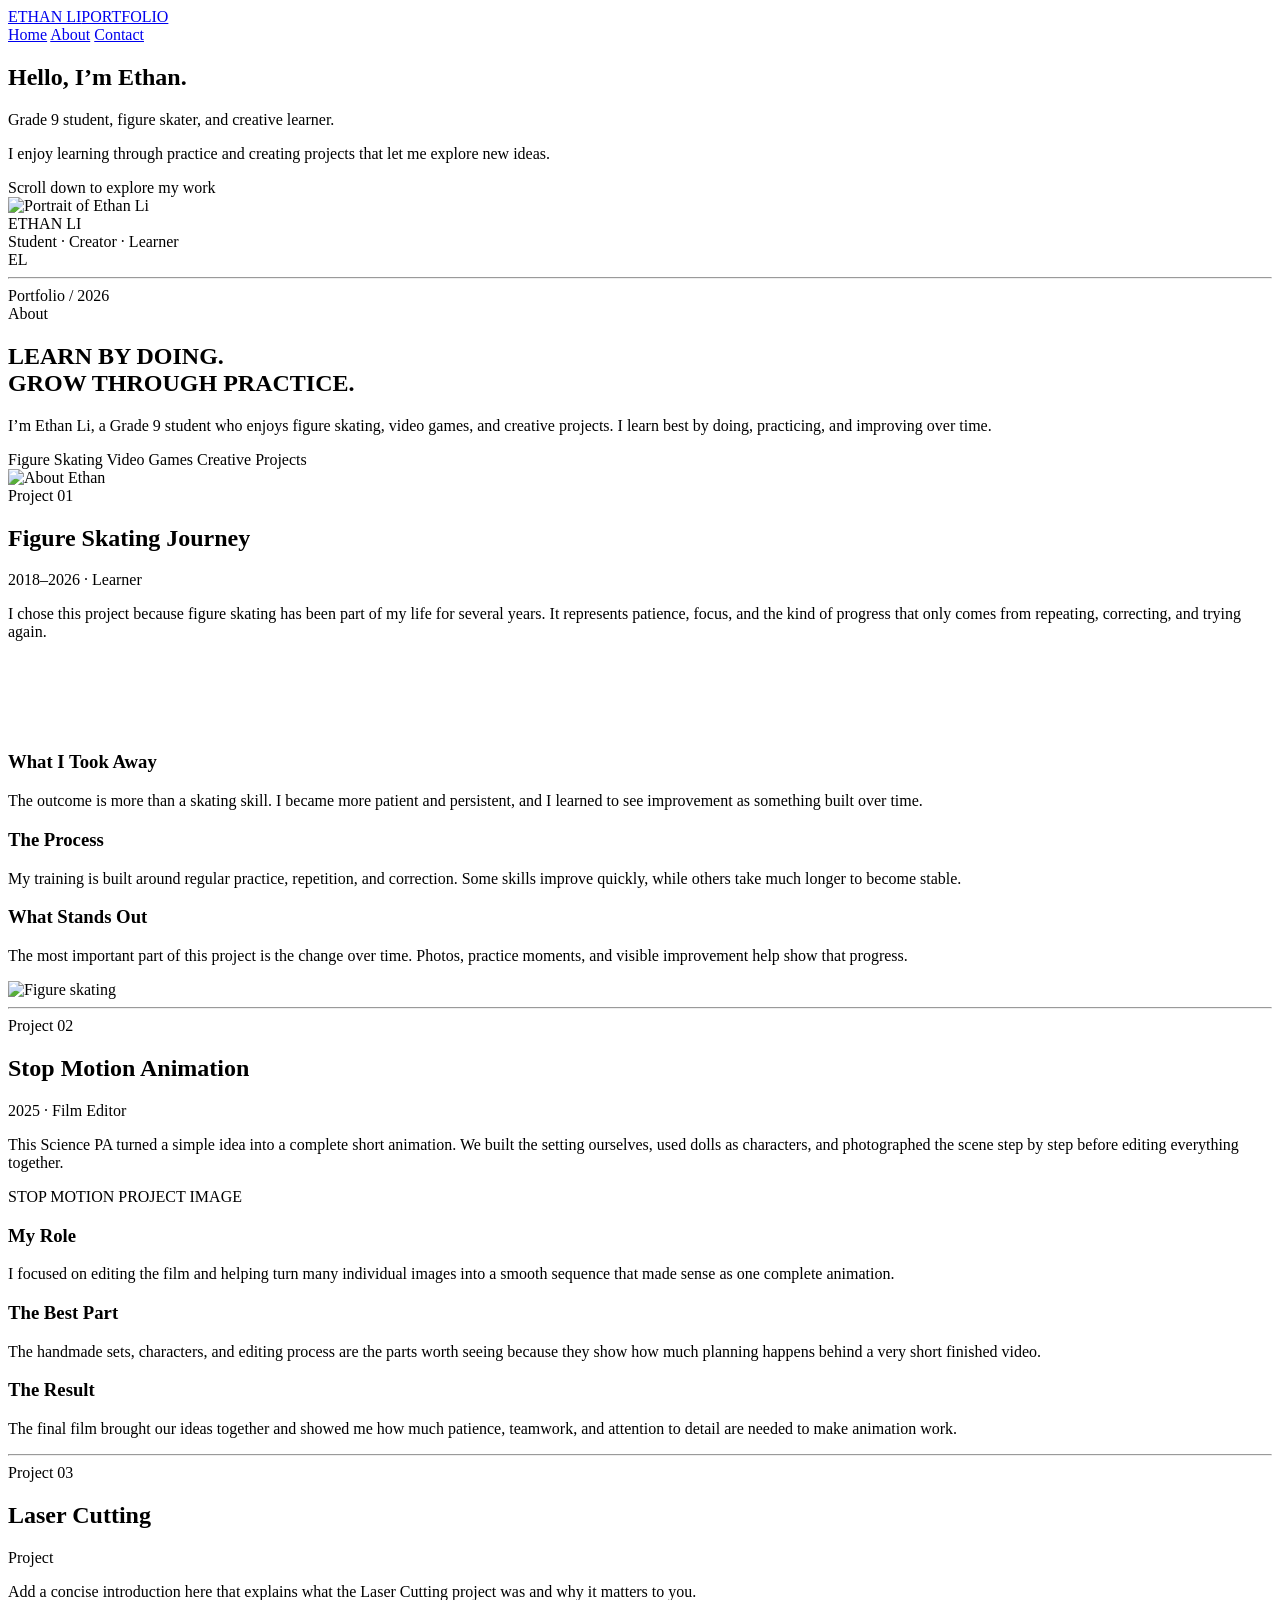
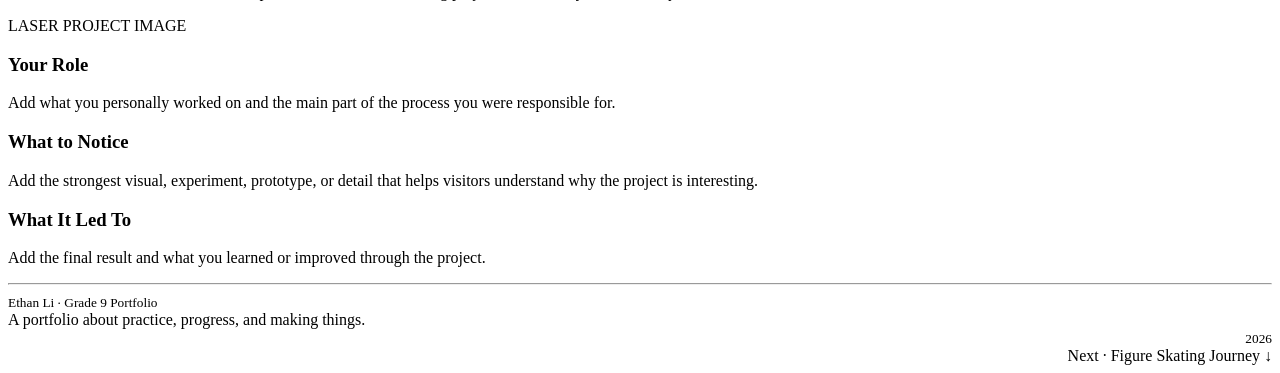
==== index.html @ e7234496 "Add files via upload" ====
<!DOCTYPE html>
<html lang="en">
<head>
<meta charset="UTF-8" />
<meta name="viewport" content="width=device-width, initial-scale=1.0" />
<title>Ethan Li — Portfolio</title>
<link rel="stylesheet" href="css/style.css" />
</head>
<body>

<header id="home">
  <div class="header-inner">
    <a class="logo" href="#home">ETHAN LI<span class="logo-sub">PORTFOLIO</span></a>
    <nav>
      <a href="#home">Home</a>
      <a href="#about">About</a>
      <a href="#contact">Contact</a>
    </nav>
  </div>
</header>

<!-- ============ HERO ============ -->
<section class="hero">
  <div class="wrap">
    <div class="hero-grid">
      <div>
        <h1>Hello, I&rsquo;m Ethan.</h1>
        <p class="tagline">Grade 9 student, figure skater, and creative learner.</p>
        <p class="sub">I enjoy learning through practice and creating projects that let me explore new ideas.</p>
        <div class="scroll-hint">Scroll down to explore my work</div>
      </div>
      <aside class="hero-card">
        <img src="images/portrait.png" alt="Portrait of Ethan Li" />
        <div class="name">ETHAN LI</div>
        <div class="role">Student &middot; Creator &middot; Learner</div>
      </aside>
    </div>
    <div class="hero-watermark">EL</div>
    <div class="hero-foot">
      <hr class="rule" />
      <span>Portfolio / 2026</span>
    </div>
  </div>
</section>

<!-- ============ ABOUT ============ -->
<section class="about" id="about">
  <div class="wrap">
    <div class="eyebrow">About</div>
    <div class="about-grid">
      <div>
        <h2>LEARN BY DOING.<br />GROW THROUGH PRACTICE.</h2>
        <div class="bar"></div>
        <p>I&rsquo;m Ethan Li, a Grade 9 student who enjoys figure skating, video games, and creative projects. I learn best by doing, practicing, and improving over time.</p>
        <div class="interests">
          <span>Figure Skating</span>
          <span>Video Games</span>
          <span>Creative Projects</span>
        </div>
      </div>
      <img src="images/about.png" alt="About Ethan" />
    </div>
  </div>
</section>

<!-- ============ PROJECT 01 ============ -->
<section class="project" id="project-1">
  <div class="wrap">
    <div class="eyebrow">Project 01</div>
    <h2>Figure Skating Journey</h2>
    <div class="meta">2018&ndash;2026 &middot; Learner</div>
    <div class="project-layout">
      <div>
        <p class="intro">I chose this project because figure skating has been part of my life for several years. It represents patience, focus, and the kind of progress that only comes from repeating, correcting, and trying again.</p>
        <div class="facts" style="grid-template-columns: 1fr; gap: 48px; margin-top: 110px;">
          <div>
            <h3>What I Took Away</h3>
            <p>The outcome is more than a skating skill. I became more patient and persistent, and I learned to see improvement as something built over time.</p>
          </div>
          <div>
            <h3>The Process</h3>
            <p>My training is built around regular practice, repetition, and correction. Some skills improve quickly, while others take much longer to become stable.</p>
          </div>
          <div>
            <h3>What Stands Out</h3>
            <p>The most important part of this project is the change over time. Photos, practice moments, and visible improvement help show that progress.</p>
          </div>
        </div>
      </div>
      <img class="side-img" src="images/skating.png" alt="Figure skating" />
    </div>
    <hr class="section-divider" />
  </div>
</section>

<!-- ============ PROJECT 02 ============ -->
<section class="project" id="project-2">
  <div class="wrap">
    <div class="eyebrow">Project 02</div>
    <h2>Stop Motion Animation</h2>
    <div class="meta">2025 &middot; Film Editor</div>
    <p class="intro">This Science PA turned a simple idea into a complete short animation. We built the setting ourselves, used dolls as characters, and photographed the scene step by step before editing everything together.</p>
    <div class="project-img big-img">STOP MOTION PROJECT IMAGE</div>
    <div class="facts">
      <div>
        <h3>My Role</h3>
        <p>I focused on editing the film and helping turn many individual images into a smooth sequence that made sense as one complete animation.</p>
      </div>
      <div>
        <h3>The Best Part</h3>
        <p>The handmade sets, characters, and editing process are the parts worth seeing because they show how much planning happens behind a very short finished video.</p>
      </div>
      <div>
        <h3>The Result</h3>
        <p>The final film brought our ideas together and showed me how much patience, teamwork, and attention to detail are needed to make animation work.</p>
      </div>
    </div>
    <hr class="section-divider" />
  </div>
</section>

<!-- ============ PROJECT 03 ============ -->
<section class="project" id="project-3">
  <div class="wrap">
    <div class="eyebrow">Project 03</div>
    <h2>Laser Cutting</h2>
    <div class="meta">Project</div>
    <p class="intro">Add a concise introduction here that explains what the Laser Cutting project was and why it matters to you.</p>
    <div class="project-img big-img">LASER PROJECT IMAGE</div>
    <div class="facts">
      <div>
        <h3>Your Role</h3>
        <p>Add what you personally worked on and the main part of the process you were responsible for.</p>
      </div>
      <div>
        <h3>What to Notice</h3>
        <p>Add the strongest visual, experiment, prototype, or detail that helps visitors understand why the project is interesting.</p>
      </div>
      <div>
        <h3>What It Led To</h3>
        <p>Add the final result and what you learned or improved through the project.</p>
      </div>
    </div>
  </div>
</section>

<!-- ============ FOOTER ============ -->
<footer id="contact">
  <div class="wrap">
    <hr class="rule" />
    <div class="footer-row">
      <div class="left">
        <small>Ethan Li &middot; Grade 9 Portfolio</small>
        <div class="footer-desc">A portfolio about practice, progress, and making things.</div>
      </div>
      <div class="right" style="text-align: right;">
        <small>2026</small>
        <div class="footer-next">Next &middot; Figure Skating Journey &darr;</div>
      </div>
    </div>
  </div>
</footer>

</body>
</html>
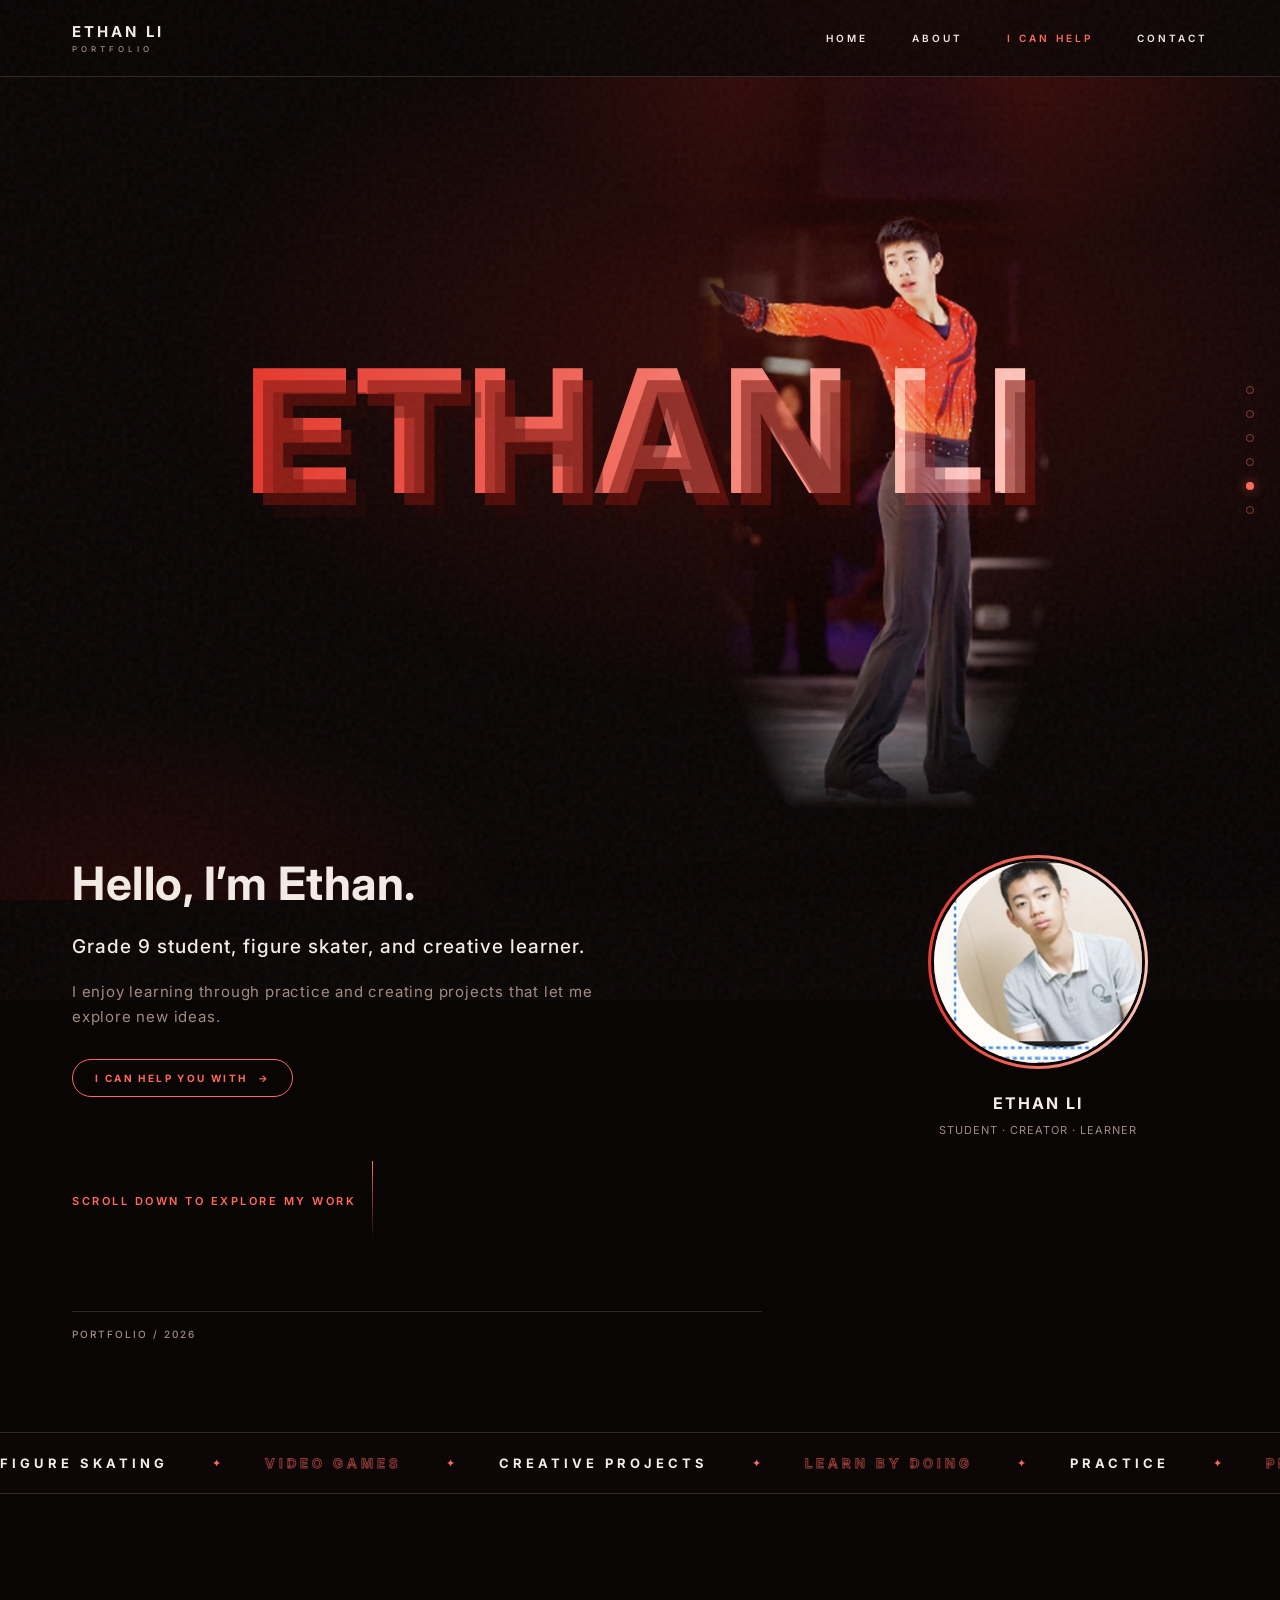
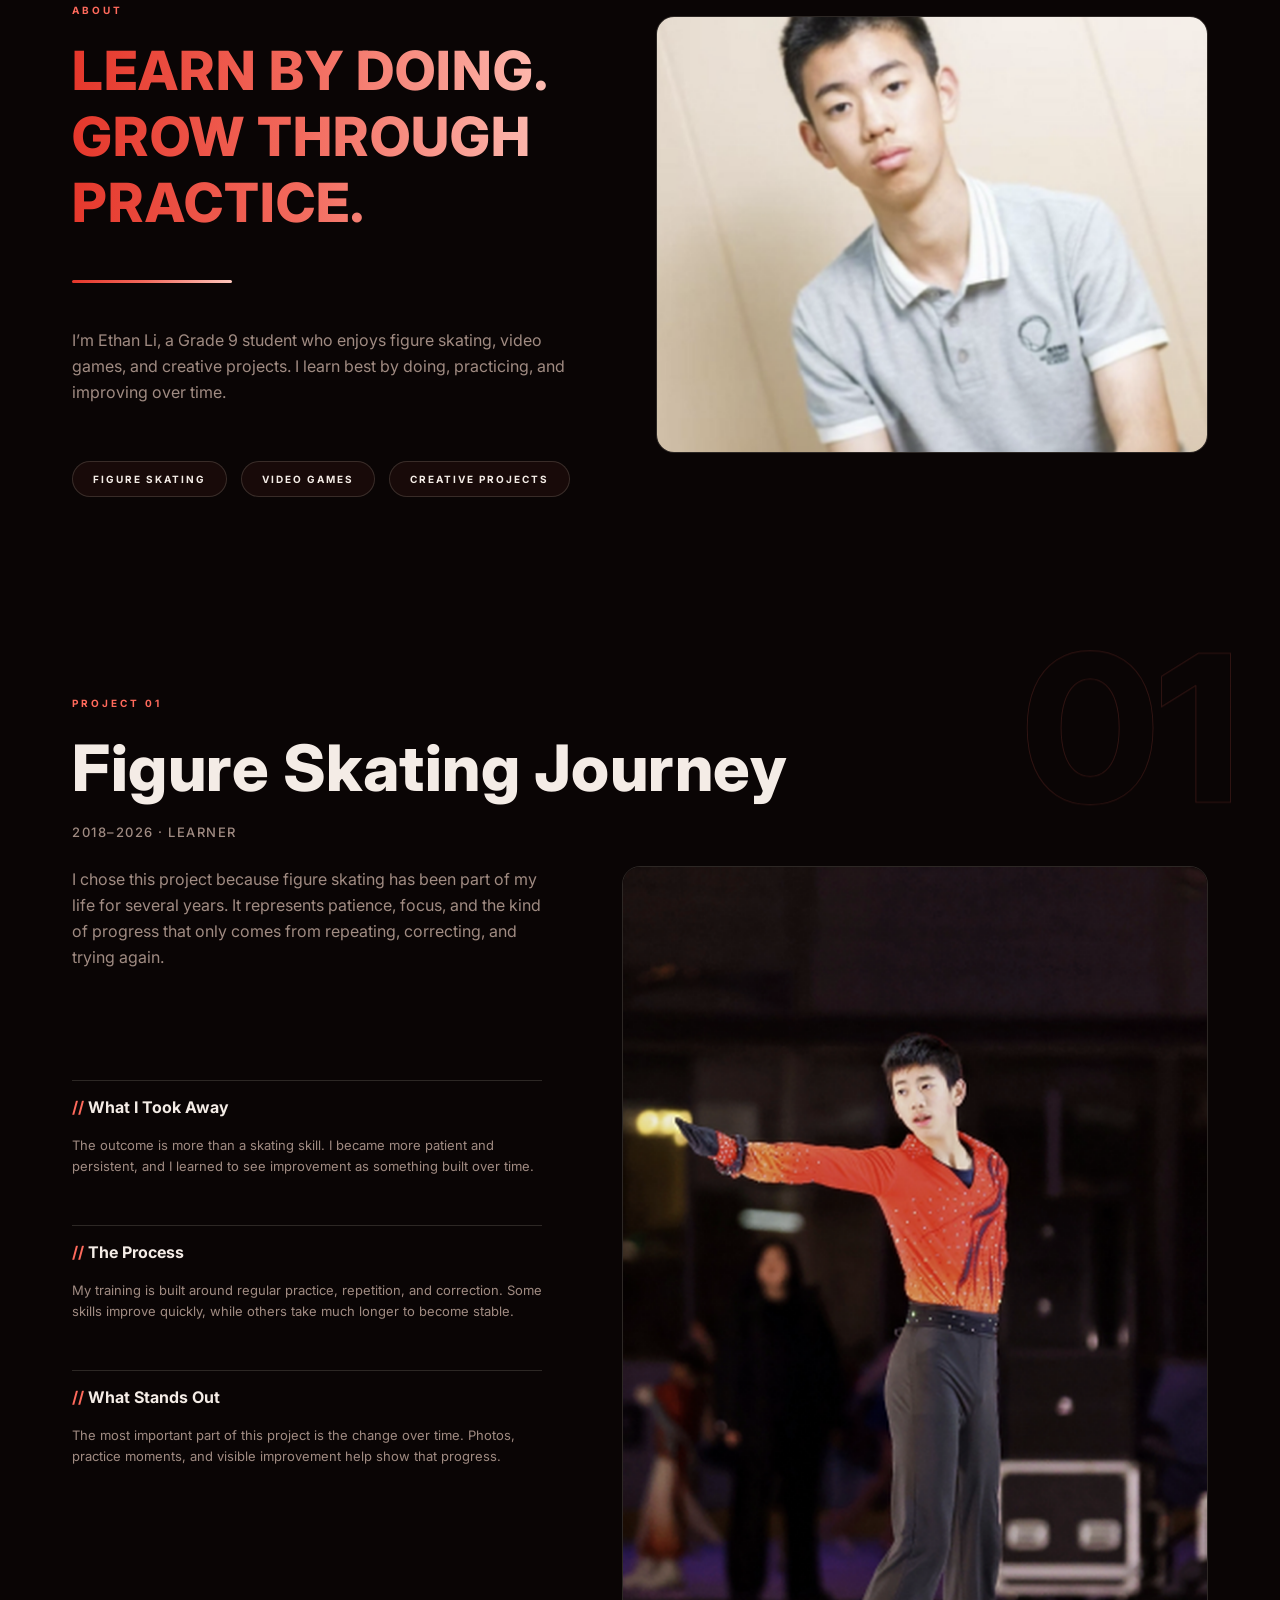
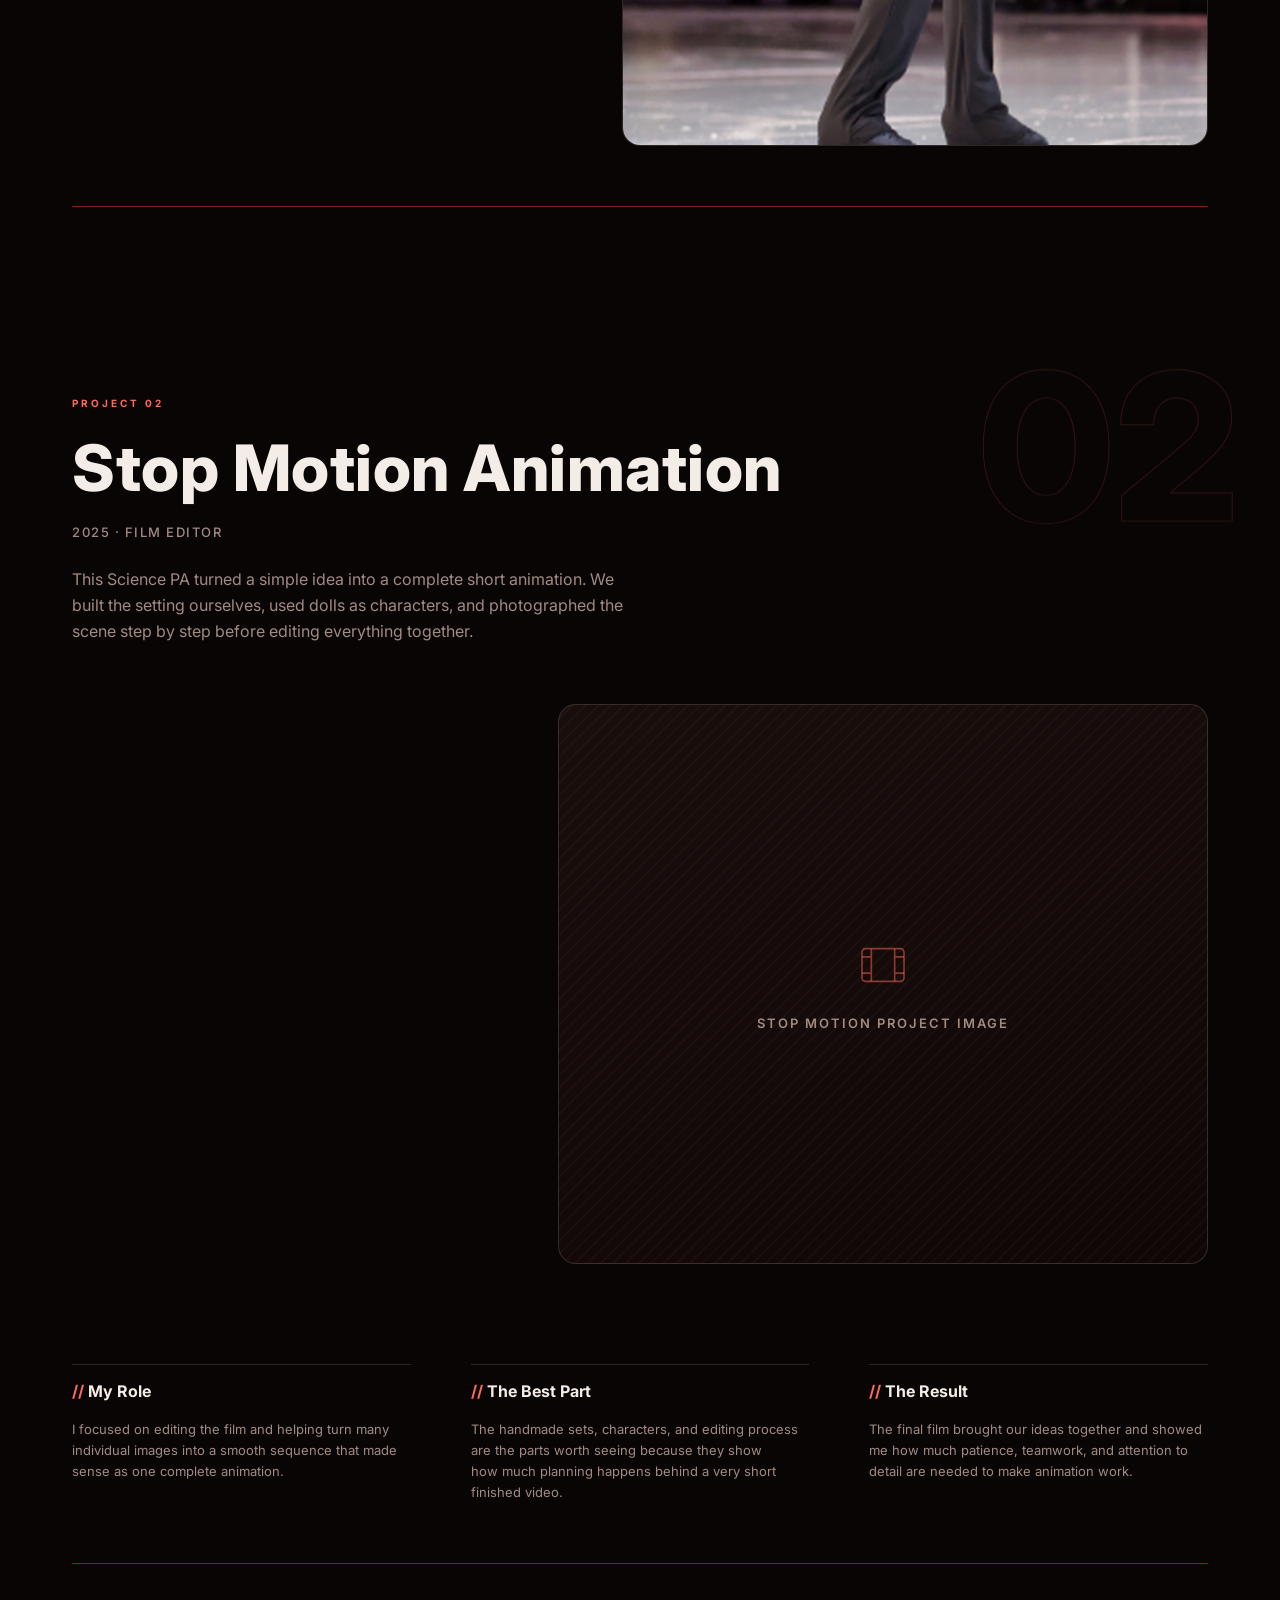
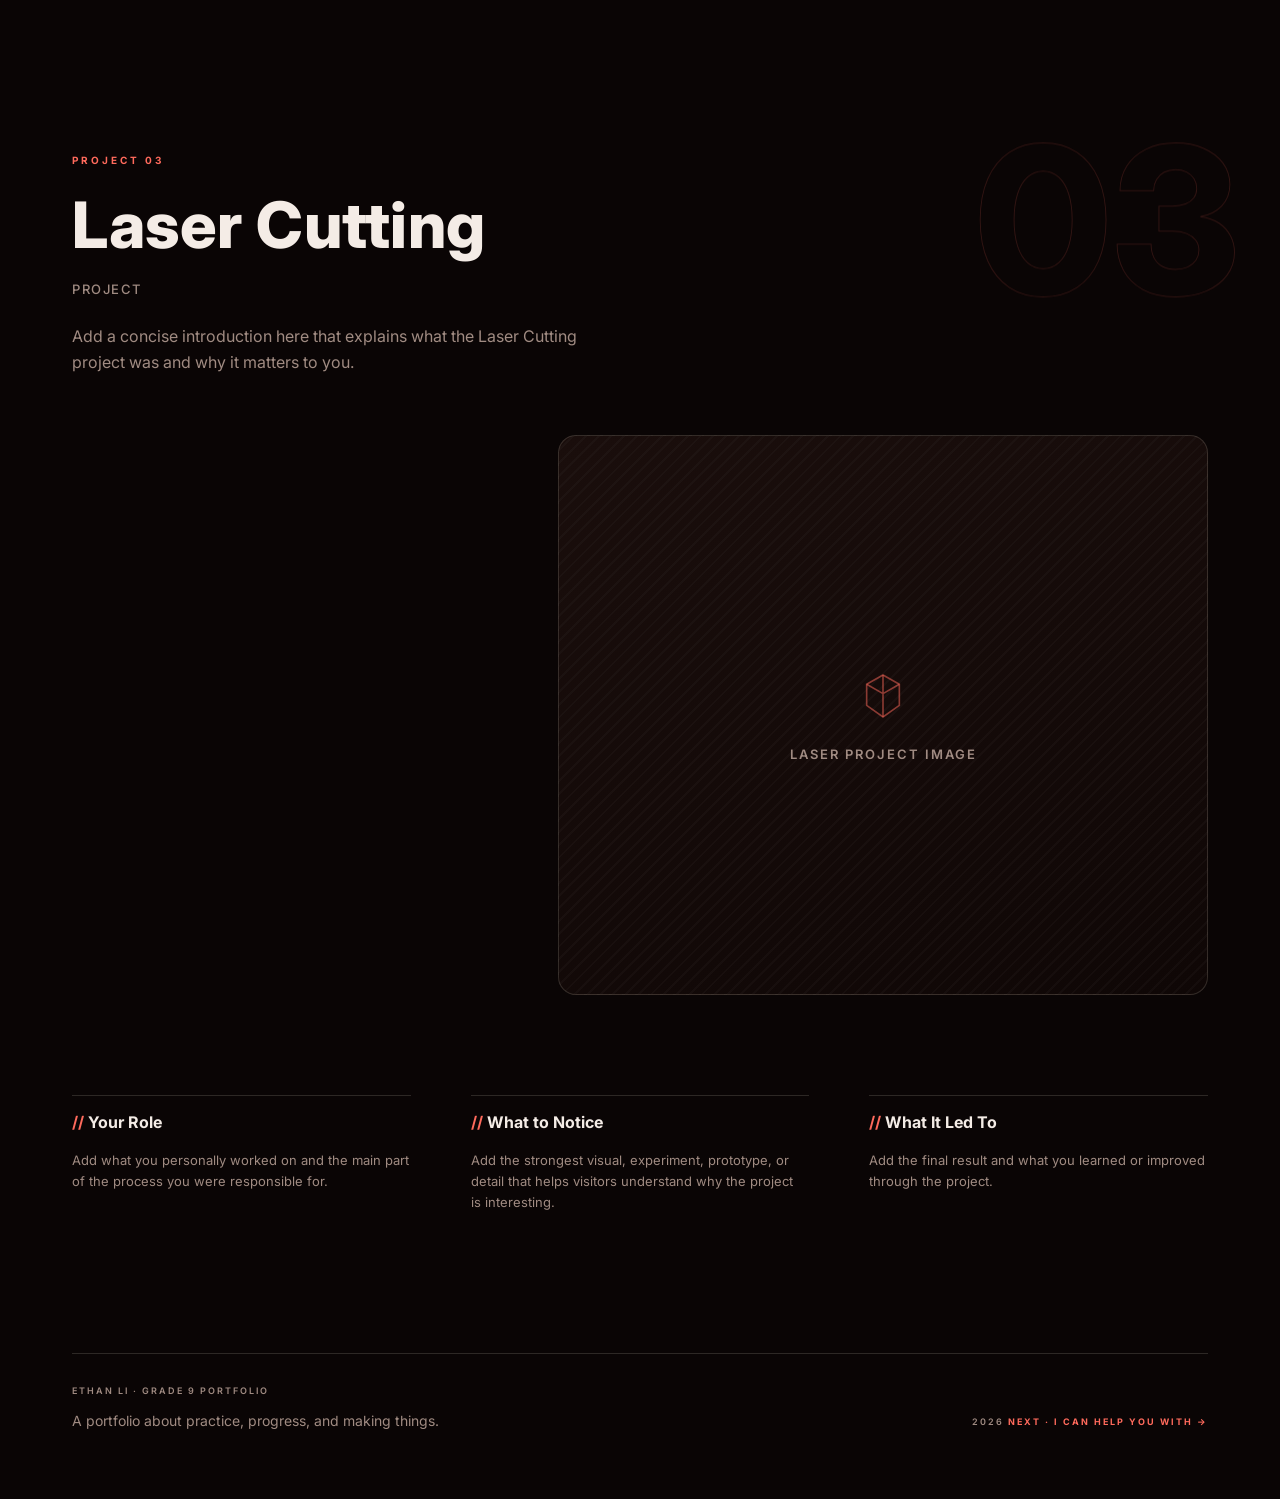
==== commit 452fa7ed: "Add I-can-help-you-with page (help.html) and sync current site" ====
--- a/index.html
+++ b/index.html
@@ -3,39 +3,67 @@
 <head>
 <meta charset="UTF-8" />
 <meta name="viewport" content="width=device-width, initial-scale=1.0" />
-<title>Ethan Li — Portfolio</title>
+<title>Ethan Li — Portfolio 2026</title>
+<meta name="description" content="Portfolio of Ethan Li — Grade 9 student, figure skater and creative learner. Projects about practice, progress, and making things." />
+<meta name="theme-color" content="#0A0505" />
+<meta name="color-scheme" content="dark" />
+<link rel="preconnect" href="https://fonts.googleapis.com" />
+<link rel="preconnect" href="https://fonts.gstatic.com" crossorigin />
+<link href="https://fonts.googleapis.com/css2?family=Inter:wght@400;500;600;700;800;900&display=swap" rel="stylesheet" />
+<link rel="icon" href="data:image/svg+xml,%3Csvg%20xmlns='http://www.w3.org/2000/svg'%20viewBox='0%200%2032%2032'%3E%3Crect%20width='32'%20height='32'%20rx='7'%20fill='%230A0505'/%3E%3Ctext%20x='16'%20y='22'%20font-family='Arial'%20font-size='14'%20font-weight='700'%20text-anchor='middle'%20fill='%23FF6A5C'%3EEL%3C/text%3E%3C/svg%3E" />
 <link rel="stylesheet" href="css/style.css" />
 </head>
 <body>
 
+<div id="loader" aria-hidden="true">
+  <div class="loader-name">ETHAN&nbsp;LI</div>
+  <div class="loader-bar"><i></i></div>
+</div>
+
+<canvas id="particles" aria-hidden="true"></canvas>
+<div id="spotlight" aria-hidden="true"></div>
+<div id="grain" aria-hidden="true"></div>
+<div id="progress" aria-hidden="true"></div>
+<div id="cur-dot" aria-hidden="true"></div>
+<div id="cur-ring" aria-hidden="true"></div>
+
+<a class="skip-link" href="#about">Skip to content</a>
+
 <header id="home">
   <div class="header-inner">
     <a class="logo" href="#home">ETHAN LI<span class="logo-sub">PORTFOLIO</span></a>
-    <nav>
+    <nav aria-label="Main">
       <a href="#home">Home</a>
       <a href="#about">About</a>
+      <a href="help.html" class="nav-cta">I can help</a>
       <a href="#contact">Contact</a>
     </nav>
   </div>
 </header>
 
-<!-- ============ HERO ============ -->
+<!-- ============ HERO（参考图版：暗底 + 巨幅标题 + 人物抠像叠压） ============ -->
 <section class="hero">
-  <div class="wrap">
+  <div class="hero-stage">
+    <div class="title-wrap">
+      <div class="display-name" aria-hidden="true">ETHAN&nbsp;LI</div>
+    </div>
+    <img class="hero-cutout" src="images/skater-cutout.png" alt="" fetchpriority="high" />
+  </div>
+  <div class="wrap hero-copy">
     <div class="hero-grid">
       <div>
         <h1>Hello, I&rsquo;m Ethan.</h1>
         <p class="tagline">Grade 9 student, figure skater, and creative learner.</p>
         <p class="sub">I enjoy learning through practice and creating projects that let me explore new ideas.</p>
+        <a class="hero-cta" href="help.html">I can help you with <span aria-hidden="true">&rarr;</span></a>
         <div class="scroll-hint">Scroll down to explore my work</div>
       </div>
       <aside class="hero-card">
-        <img src="images/portrait.png" alt="Portrait of Ethan Li" />
+        <div class="avatar-ring"><img src="images/portrait.png" alt="Portrait of Ethan Li" width="336" height="336" decoding="async" /></div>
         <div class="name">ETHAN LI</div>
         <div class="role">Student &middot; Creator &middot; Learner</div>
       </aside>
     </div>
-    <div class="hero-watermark">EL</div>
     <div class="hero-foot">
       <hr class="rule" />
       <span>Portfolio / 2026</span>
@@ -43,13 +71,25 @@
   </div>
 </section>
 
+<!-- ============ 跑马灯装饰带（纯装饰） ============ -->
+<div class="marquee" aria-hidden="true">
+  <div class="marquee-track">
+    <span>Figure Skating</span><i>✦</i><span class="ghost-txt">Video Games</span><i>✦</i>
+    <span>Creative Projects</span><i>✦</i><span class="ghost-txt">Learn by Doing</span><i>✦</i>
+    <span>Practice</span><i>✦</i><span class="ghost-txt">Progress</span><i>✦</i>
+    <span>Figure Skating</span><i>✦</i><span class="ghost-txt">Video Games</span><i>✦</i>
+    <span>Creative Projects</span><i>✦</i><span class="ghost-txt">Learn by Doing</span><i>✦</i>
+    <span>Practice</span><i>✦</i><span class="ghost-txt">Progress</span><i>✦</i>
+  </div>
+</div>
+
 <!-- ============ ABOUT ============ -->
-<section class="about" id="about">
+<section class="about" id="about" aria-labelledby="about-title">
   <div class="wrap">
     <div class="eyebrow">About</div>
     <div class="about-grid">
       <div>
-        <h2>LEARN BY DOING.<br />GROW THROUGH PRACTICE.</h2>
+        <h2 id="about-title">LEARN BY DOING.<br />GROW THROUGH PRACTICE.</h2>
         <div class="bar"></div>
         <p>I&rsquo;m Ethan Li, a Grade 9 student who enjoys figure skating, video games, and creative projects. I learn best by doing, practicing, and improving over time.</p>
         <div class="interests">
@@ -58,21 +98,22 @@
           <span>Creative Projects</span>
         </div>
       </div>
-      <img src="images/about.png" alt="About Ethan" />
+      <img src="images/about.png" alt="About Ethan" loading="lazy" decoding="async" />
     </div>
   </div>
 </section>
 
 <!-- ============ PROJECT 01 ============ -->
-<section class="project" id="project-1">
+<section class="project" id="project-1" aria-labelledby="p1-title">
+  <div class="ghost" aria-hidden="true">01</div>
   <div class="wrap">
     <div class="eyebrow">Project 01</div>
-    <h2>Figure Skating Journey</h2>
+    <h2 id="p1-title">Figure Skating Journey</h2>
     <div class="meta">2018&ndash;2026 &middot; Learner</div>
     <div class="project-layout">
       <div>
         <p class="intro">I chose this project because figure skating has been part of my life for several years. It represents patience, focus, and the kind of progress that only comes from repeating, correcting, and trying again.</p>
-        <div class="facts" style="grid-template-columns: 1fr; gap: 48px; margin-top: 110px;">
+        <div class="facts facts--stack">
           <div>
             <h3>What I Took Away</h3>
             <p>The outcome is more than a skating skill. I became more patient and persistent, and I learned to see improvement as something built over time.</p>
@@ -87,20 +128,27 @@
           </div>
         </div>
       </div>
-      <img class="side-img" src="images/skating.png" alt="Figure skating" />
+      <img class="side-img" src="images/skating.png" alt="Figure skating" loading="lazy" decoding="async" />
     </div>
     <hr class="section-divider" />
   </div>
 </section>
 
 <!-- ============ PROJECT 02 ============ -->
-<section class="project" id="project-2">
+<section class="project" id="project-2" aria-labelledby="p2-title">
+  <div class="ghost" aria-hidden="true">02</div>
   <div class="wrap">
     <div class="eyebrow">Project 02</div>
-    <h2>Stop Motion Animation</h2>
+    <h2 id="p2-title">Stop Motion Animation</h2>
     <div class="meta">2025 &middot; Film Editor</div>
     <p class="intro">This Science PA turned a simple idea into a complete short animation. We built the setting ourselves, used dolls as characters, and photographed the scene step by step before editing everything together.</p>
-    <div class="project-img big-img">STOP MOTION PROJECT IMAGE</div>
+    <div class="project-img big-img">
+      <svg class="ph-icon" viewBox="0 0 48 48" fill="none" stroke="currentColor" stroke-width="1.4" aria-hidden="true">
+        <rect x="6" y="10" width="36" height="28" rx="3" />
+        <path d="M14 10v28M34 10v28M6 17h8M6 31h8M34 17h8M34 31h8" />
+      </svg>
+      <span>STOP MOTION PROJECT IMAGE</span>
+    </div>
     <div class="facts">
       <div>
         <h3>My Role</h3>
@@ -120,13 +168,20 @@
 </section>
 
 <!-- ============ PROJECT 03 ============ -->
-<section class="project" id="project-3">
+<section class="project" id="project-3" aria-labelledby="p3-title">
+  <div class="ghost" aria-hidden="true">03</div>
   <div class="wrap">
     <div class="eyebrow">Project 03</div>
-    <h2>Laser Cutting</h2>
+    <h2 id="p3-title">Laser Cutting</h2>
     <div class="meta">Project</div>
     <p class="intro">Add a concise introduction here that explains what the Laser Cutting project was and why it matters to you.</p>
-    <div class="project-img big-img">LASER PROJECT IMAGE</div>
+    <div class="project-img big-img">
+      <svg class="ph-icon" viewBox="0 0 48 48" fill="none" stroke="currentColor" stroke-width="1.4" aria-hidden="true">
+        <path d="M24 6l14 8v18L24 42 10 32V14z" />
+        <path d="M24 6v36M10 14l14 8 14-8" />
+      </svg>
+      <span>LASER PROJECT IMAGE</span>
+    </div>
     <div class="facts">
       <div>
         <h3>Your Role</h3>
@@ -149,17 +204,21 @@
   <div class="wrap">
     <hr class="rule" />
     <div class="footer-row">
-      <div class="left">
+      <div class="footer-left">
         <small>Ethan Li &middot; Grade 9 Portfolio</small>
         <div class="footer-desc">A portfolio about practice, progress, and making things.</div>
       </div>
-      <div class="right" style="text-align: right;">
+      <div class="footer-right">
         <small>2026</small>
-        <div class="footer-next">Next &middot; Figure Skating Journey &darr;</div>
+        <div class="footer-next"><a href="help.html" style="color:inherit;text-decoration:none;">Next &middot; I can help you with &rarr;</a></div>
       </div>
     </div>
   </div>
 </footer>
 
+<nav id="rail" aria-label="Sections"></nav>
+
+<script src="js/main.js" defer></script>
+<script src="js/fx.js" defer></script>
 </body>
 </html>
--- a/css/style.css
+++ b/css/style.css
@@ -0,0 +1,575 @@
+:root {
+  --bg: #0A0505;
+  --panel: #150B0A;
+  --ink: #F4ECE6;
+  --muted: #A08B82;
+  --line: rgba(229, 222, 207, 0.16);
+  --accent: #FF6A5C;
+  --grad: linear-gradient(92deg, #E5372B 0%, #F2695C 45%, #FFC7BD 100%);
+  --header-h: 76px;
+  --ease: cubic-bezier(0.22, 1, 0.36, 1);
+}
+* { margin: 0; padding: 0; box-sizing: border-box; }
+html { scroll-behavior: smooth; }
+body {
+  background-color: var(--bg);
+  background-image:
+    radial-gradient(ellipse 55% 45% at 72% 0%, rgba(122, 20, 15, 0.55), transparent 65%),
+    radial-gradient(ellipse 45% 30% at 8% 100%, rgba(90, 15, 12, 0.35), transparent 70%);
+  background-attachment: fixed;
+  color: var(--ink);
+  font-family: Inter, "Helvetica Neue", Helvetica, Arial, "PingFang SC", "Microsoft YaHei", sans-serif;
+  -webkit-font-smoothing: antialiased;
+  text-rendering: optimizeLegibility;
+}
+img { display: block; max-width: 100%; }
+.wrap { max-width: 1440px; margin: 0 auto; padding: 0 72px; }
+
+::selection { background: var(--accent); color: #0A0505; }
+:focus-visible { outline: 2px solid var(--accent); outline-offset: 4px; border-radius: 2px; }
+
+.skip-link {
+  position: absolute; left: -9999px; top: 0; z-index: 200;
+  background: var(--accent); color: #0A0505; padding: 10px 18px;
+  font-size: 12px; font-weight: 700; letter-spacing: 2px; text-transform: uppercase; text-decoration: none;
+}
+.skip-link:focus { left: 24px; top: 18px; }
+
+/* ---------- Header ---------- */
+header {
+  position: sticky; top: 0; z-index: 20;
+  background: rgba(10, 5, 5, 0.82);
+  backdrop-filter: blur(10px);
+  -webkit-backdrop-filter: blur(10px);
+  border-bottom: 1px solid var(--line);
+}
+.header-inner { display: flex; align-items: center; justify-content: space-between; padding: 22px 72px; }
+.logo { color: var(--ink); font-size: 15px; font-weight: 700; letter-spacing: 3px; text-decoration: none; }
+.logo-sub { display: block; color: var(--muted); font-size: 8px; font-weight: 500; letter-spacing: 4px; margin-top: 3px; }
+nav { display: flex; gap: 44px; }
+nav a {
+  color: var(--ink); font-size: 10px; font-weight: 600;
+  letter-spacing: 3px; text-decoration: none; text-transform: uppercase;
+  position: relative; transition: color 0.2s;
+}
+nav a::after {
+  content: ""; position: absolute; left: 0; bottom: -6px;
+  width: 0; height: 1px; background: var(--accent); transition: width 0.25s var(--ease);
+}
+nav a:hover { color: var(--accent); }
+nav a:hover::after { width: 100%; }
+
+/* ---------- Shared ---------- */
+.eyebrow { color: var(--accent); font-size: 10px; font-weight: 700; letter-spacing: 3px; text-transform: uppercase; }
+.rule { border: none; border-top: 1px solid var(--line); }
+.project-img {
+  position: relative;
+  background:
+    repeating-linear-gradient(135deg, rgba(255,255,255,0.022) 0 2px, transparent 2px 9px),
+    linear-gradient(160deg, #1A0E0C 0%, #0F0706 100%);
+  border: 1px solid var(--line);
+  border-radius: 18px;
+  display: flex; flex-direction: column; align-items: center; justify-content: center; gap: 22px;
+  color: var(--muted); font-size: 13px; font-weight: 600; letter-spacing: 2px; text-align: center;
+}
+.ph-icon { width: 56px; height: 56px; color: rgba(255, 106, 92, 0.5); }
+
+/* ---------- Hero（参考图版：暗底 + 巨幅标题 + 人物抠像叠压） ---------- */
+.hero { padding-bottom: 90px; overflow: hidden; }
+.hero-stage {
+  position: relative; height: min(calc(100vh - var(--header-h)), 920px); min-height: 620px;
+  margin-top: calc(var(--header-h) * -1); display: flex; align-items: center; justify-content: center;
+  overflow: hidden;
+}
+.hero-stage::before {
+  content: ""; position: absolute; inset: 0;
+  background: radial-gradient(ellipse 72% 62% at 64% 42%, rgba(122, 20, 15, 0.38), transparent 72%);
+}
+.title-wrap { position: relative; z-index: 1; margin-top: 4vh; will-change: transform; }
+.display-name {
+  margin-top: 0;
+  font-size: clamp(92px, 13.4vw, 198px);
+  font-weight: 800; line-height: 0.92; letter-spacing: 0.015em;
+  white-space: nowrap; user-select: none;
+  background: var(--grad);
+  -webkit-background-clip: text; background-clip: text; color: transparent;
+  text-shadow: 10px 12px 0 rgba(122, 18, 12, 0.55), 20px 24px 0 rgba(45, 8, 6, 0.35);
+  animation: titleIn 1s var(--ease) both, titleGlow 4s 1.2s ease-in-out infinite alternate;
+}
+@keyframes titleIn {
+  from { opacity: 0; transform: translateY(70px); }
+  to   { opacity: 1; transform: none; }
+}
+@keyframes titleGlow {
+  from { filter: drop-shadow(0 0 18px rgba(229, 55, 43, 0.18)); }
+  to   { filter: drop-shadow(0 0 34px rgba(229, 55, 43, 0.38)); }
+}
+.hero-cutout {
+  position: absolute; z-index: 2; right: 12%; bottom: 2%;
+  height: 96%; width: auto; max-width: 58%;
+  object-fit: contain; object-position: bottom center;
+  mix-blend-mode: screen;
+  filter: saturate(1.15) contrast(1.12) brightness(0.96);
+  animation: cutoutIn 1s 0.25s var(--ease) both, floatY 7s 1.5s ease-in-out infinite;
+}
+@keyframes cutoutIn {
+  from { opacity: 0; transform: translate(60px, 40px); }
+  to   { opacity: 1; transform: none; }
+}
+@keyframes floatY {
+  0%, 100% { transform: translateY(0); }
+  50%      { transform: translateY(-14px); }
+}
+.hero-copy { position: relative; z-index: 2; }
+.hero-grid { display: grid; grid-template-columns: 1fr 340px; gap: 80px; align-items: start; margin-top: 30px; }
+.hero h1 { font-size: 46px; font-weight: 700; letter-spacing: 0.5px; margin-bottom: 20px; text-wrap: balance; }
+.hero .tagline { color: var(--ink); font-size: 19px; font-weight: 500; line-height: 32px; letter-spacing: 1px; margin-bottom: 16px; }
+.hero .sub { color: var(--muted); font-size: 15px; font-weight: 400; line-height: 25px; letter-spacing: 0.8px; max-width: 560px; }
+.scroll-hint { margin-top: 64px; color: var(--accent); font-size: 11px; font-weight: 600; letter-spacing: 2.5px; text-transform: uppercase; display: flex; align-items: center; gap: 16px; }
+.scroll-hint::after { content: ""; width: 1px; height: 80px; background: linear-gradient(var(--accent), transparent); display: block; }
+.hero-card { text-align: center; }
+.avatar-ring { width: 220px; height: 214px; margin: 0 auto 24px; border-radius: 50%; padding: 3px; background: var(--grad); }
+.avatar-ring img { width: 100%; height: 100%; border-radius: 50%; object-fit: cover; border: 3px solid var(--bg); }
+.hero-card .name { color: var(--ink); font-size: 16px; font-weight: 700; letter-spacing: 2px; }
+.hero-card .role { color: var(--muted); font-size: 11px; font-weight: 400; letter-spacing: 1px; margin-top: 10px; text-transform: uppercase; }
+.hero-foot { margin-top: 70px; max-width: 690px; }
+.hero-foot span { display: inline-block; margin-top: 16px; color: var(--muted); font-size: 10px; font-weight: 500; letter-spacing: 2px; text-transform: uppercase; }
+
+/* ---------- Scroll progress bar（transform 驱动，避免重排） ---------- */
+#progress {
+  position: fixed; top: 0; left: 0; height: 2px; width: 100%;
+  background: var(--grad); z-index: 99;
+  transform: scaleX(0); transform-origin: 0 50%;
+  will-change: transform;
+  box-shadow: 0 0 10px rgba(229, 55, 43, 0.6);
+}
+
+/* ---------- Anchor offset for sticky header ---------- */
+section[id], footer[id] { scroll-margin-top: 90px; }
+
+/* ---------- About ---------- */
+.about { padding: 110px 0 90px; }
+.about-grid { display: grid; grid-template-columns: 1fr 552px; gap: 80px; align-items: start; }
+.about h2 {
+  font-size: 54px; font-weight: 800; line-height: 66px; letter-spacing: 1px; margin: 22px 0 0;
+  background: var(--grad); -webkit-background-clip: text; background-clip: text; color: transparent;
+}
+.about .bar { width: 160px; height: 3px; border-radius: 2px; background: var(--grad); margin: 44px 0; }
+.about p { color: var(--muted); font-size: 16px; line-height: 26px; max-width: 590px; text-wrap: pretty; }
+.interests { display: flex; flex-wrap: wrap; gap: 14px; margin-top: 56px; }
+.interests span {
+  padding: 11px 20px; border-radius: 999px;
+  border: 1px solid var(--line); background: rgba(255, 106, 92, 0.06);
+  color: var(--ink); font-size: 10px; font-weight: 700; letter-spacing: 2px; text-transform: uppercase;
+  transition: color 0.3s, border-color 0.3s, background 0.3s, transform 0.3s var(--ease);
+}
+.interests span:hover {
+  color: var(--accent); border-color: rgba(255, 106, 92, 0.5);
+  background: rgba(255, 106, 92, 0.13); transform: translateY(-2px);
+}
+.about img { border-radius: 18px; object-fit: cover; width: 100%; height: 437px; border: 1px solid var(--line); }
+
+/* ---------- Projects ---------- */
+.project { padding: 110px 0 80px; position: relative; }
+.project .ghost {
+  position: absolute; top: 90px; right: 40px;
+  font-size: clamp(120px, 16vw, 230px); font-weight: 800; line-height: 1;
+  color: transparent; -webkit-text-stroke: 1px rgba(255, 106, 92, 0.22);
+  user-select: none; pointer-events: none;
+  transition: transform 0.1s linear; will-change: transform;
+}
+.project h2 { font-size: 64px; font-weight: 800; letter-spacing: 0.5px; margin: 20px 0 18px; position: relative; z-index: 1; }
+.project .meta { color: var(--muted); font-size: 13px; font-weight: 500; letter-spacing: 1.5px; margin-bottom: 26px; text-transform: uppercase; }
+.project .intro { color: var(--muted); font-size: 16px; line-height: 26px; max-width: 560px; text-wrap: pretty; }
+.project-layout { display: grid; grid-template-columns: 1fr 586px; gap: 80px; align-items: start; }
+.project-layout .side-img { width: 100%; height: 880px; border-radius: 18px; object-fit: cover; border: 1px solid var(--line); transition: transform 0.6s var(--ease), box-shadow 0.6s ease; }
+.project-layout:hover .side-img { transform: scale(1.015); box-shadow: 0 24px 60px rgba(0, 0, 0, 0.5), 0 0 0 1px rgba(255, 106, 92, 0.35); }
+.big-img { width: 650px; height: 560px; border-radius: 18px; margin: 60px 0 0 auto; transition: box-shadow 0.5s ease, border-color 0.5s ease; }
+.big-img:hover { border-color: rgba(255, 106, 92, 0.45); box-shadow: 0 24px 60px rgba(0, 0, 0, 0.5); }
+.about img { transition: transform 0.6s var(--ease), box-shadow 0.6s ease; }
+.about img:hover { transform: scale(1.01); box-shadow: 0 24px 60px rgba(0, 0, 0, 0.5); }
+.facts { display: grid; grid-template-columns: repeat(3, minmax(0, 1fr)); gap: 60px; margin-top: 100px; }
+.facts--stack { grid-template-columns: 1fr; gap: 48px; margin-top: 110px; max-width: 560px; }
+.facts h3 { font-size: 16px; font-weight: 700; margin-bottom: 18px; padding-top: 16px; border-top: 1px solid var(--line); }
+.facts h3::before { content: "// "; color: var(--accent); }
+.facts p { color: var(--muted); font-size: 13px; line-height: 21px; text-wrap: pretty; }
+
+/* ---------- Scroll reveal ---------- */
+/* 区块整体只做淡入，位移交给内部 .fx-item 逐项错落，避免重复运动 */
+.reveal { opacity: 0; transition: opacity 0.5s ease; }
+.reveal.visible { opacity: 1; }
+
+.section-divider { border: none; border-top: 1px solid rgba(229, 55, 43, 0.55); margin: 60px 0 0; }
+
+/* ---------- Cinematic vignette ---------- */
+body::after {
+  content: ""; position: fixed; inset: 0; z-index: 1; pointer-events: none;
+  background: radial-gradient(ellipse 120% 90% at 50% 40%, transparent 62%, rgba(0, 0, 0, 0.42) 100%);
+}
+header, .hero-stage, .wrap, .footer-row { position: relative; z-index: 2; }
+
+/* ---------- Footer ---------- */
+footer { padding: 60px 0 70px; }
+.footer-row { display: flex; justify-content: space-between; align-items: flex-end; margin-top: 24px; gap: 40px; }
+.footer-row small { color: var(--muted); font-size: 9px; font-weight: 600; letter-spacing: 2px; text-transform: uppercase; }
+.footer-desc { color: var(--muted); font-size: 14px; margin-top: 14px; transition: color 0.3s; }
+.footer-row:hover .footer-desc { color: var(--ink); }
+.footer-right { text-align: right; }
+.footer-next {
+  color: var(--accent); font-size: 9px; font-weight: 700; letter-spacing: 2px;
+  text-transform: uppercase; margin-top: 14px; display: inline-block;
+  animation: bob 2.2s ease-in-out infinite;
+}
+@keyframes bob { 0%, 100% { transform: translateY(0); } 50% { transform: translateY(4px); } }
+
+/* ---------- Reduced motion ---------- */
+@media (prefers-reduced-motion: reduce) {
+  html { scroll-behavior: auto; }
+  .reveal, .reveal .fx-item { opacity: 1 !important; transform: none !important; transition: none !important; }
+  .display-name, .hero-cutout, .footer-next { animation: none !important; }
+  .project .ghost { transform: none !important; }
+  .interests span:hover, .project-layout:hover .side-img, .about img:hover { transform: none; }
+}
+
+/* ---------- Scrollbar ---------- */
+::-webkit-scrollbar { width: 10px; }
+::-webkit-scrollbar-track { background: #0A0505; }
+::-webkit-scrollbar-thumb { background: #3A1613; border-radius: 6px; border: 2px solid #0A0505; }
+::-webkit-scrollbar-thumb:hover { background: #5A1F1A; }
+
+/* ================= FX: 特效层 ================= */
+
+/* 粒子背景画布 */
+#particles { position: fixed; inset: 0; z-index: 0; pointer-events: none; }
+
+/* 鼠标聚光灯 */
+#spotlight {
+  position: fixed; inset: 0; z-index: 1; pointer-events: none;
+  opacity: 0; transition: opacity 0.5s ease;
+  background: radial-gradient(circle 340px at var(--mx, 50%) var(--my, 40%),
+              rgba(229, 55, 43, 0.14), rgba(229, 55, 43, 0.05) 40%, transparent 70%);
+}
+#spotlight.on { opacity: 1; }
+
+/* 卡片光晕跟随（悬停时跟随鼠标位置） */
+.glow-card { position: relative; }
+.glow-card::after {
+  content: ""; position: absolute; inset: 0; z-index: 3;
+  border-radius: inherit; pointer-events: none; opacity: 0;
+  background: radial-gradient(240px circle at var(--cx, 50%) var(--cy, 50%),
+              rgba(255, 106, 92, 0.18), transparent 70%);
+  transition: opacity 0.35s ease;
+}
+.glow-card:hover::after { opacity: 1; }
+
+/* 3D 倾斜（JS 设置 inline transform） */
+.tilt { transition: transform 0.5s var(--ease), box-shadow 0.5s ease; will-change: transform; }
+
+/* 滚动后 header 收缩 */
+header { transition: background 0.3s ease, padding 0.3s ease, backdrop-filter 0.3s ease; }
+header.compact { background: rgba(10, 5, 5, 0.94); }
+header.compact .header-inner { padding-top: 14px; padding-bottom: 14px; }
+
+/* ---------- 入场：图片大幅位移+缩放揭示 + 元素错落浮现 ---------- */
+html.js-anim .reveal .fx-item { opacity: 0; transform: translateY(24px); }
+html.js-anim .reveal .img-reveal { transform: translateY(46px) scale(0.965); }
+html.js-anim .reveal.visible .fx-item {
+  opacity: 1; transform: none;
+  transition: opacity 0.65s ease, transform 0.65s var(--ease);
+}
+html.js-anim .reveal.visible .img-reveal {
+  transform: none;
+  transition: opacity 0.8s ease, transform 0.9s var(--ease);
+}
+
+/* 分隔线生长 */
+.grow-line { transform-origin: left center; }
+html.js-anim .reveal .grow-line { transform: scaleX(0); }
+html.js-anim .reveal.visible .grow-line { transform: scaleX(1); transition: transform 1s var(--ease); }
+
+/* 区块标题入场微光扫过 */
+html.js-anim .reveal.visible h2 { animation: sweep 1.3s var(--ease) both; }
+@keyframes sweep {
+  0%   { text-shadow: 0 0 0 rgba(255, 106, 92, 0); }
+  45%  { text-shadow: 0 0 30px rgba(255, 106, 92, 0.38); }
+  100% { text-shadow: 0 0 0 rgba(255, 106, 92, 0); }
+}
+
+/* 首屏分隔线入场 */
+.hero-foot .rule { animation: growLine 1.2s 0.6s var(--ease) both; transform-origin: left center; }
+@keyframes growLine { from { transform: scaleX(0); } to { transform: scaleX(1); } }
+
+/* 序号随滚动填充发光 */
+.project .ghost { transition: transform 0.1s linear, color 0.4s ease, opacity 0.4s ease; }
+
+/* 磁吸导航 */
+@media (hover: hover) {
+  nav a { display: inline-block; transition: transform 0.25s var(--ease), color 0.2s; }
+}
+
+/* ---------- 开场加载幕（CSS 自动离场，JS 提前收起，无 JS 也不会卡住） ---------- */
+#loader {
+  position: fixed; inset: 0; z-index: 2000;
+  background: #0A0505;
+  display: flex; flex-direction: column; align-items: center; justify-content: center; gap: 26px;
+  animation: loaderOut 0.7s 1.35s var(--ease) forwards;
+}
+#loader.done { animation: loaderOut 0.7s var(--ease) forwards; }
+@keyframes loaderOut { to { transform: translateY(-100%); } }
+.loader-name {
+  font-size: clamp(34px, 4.6vw, 64px); font-weight: 800; letter-spacing: 0.12em;
+  background: var(--grad); -webkit-background-clip: text; background-clip: text; color: transparent;
+  animation: loaderPulse 1.2s ease both;
+}
+@keyframes loaderPulse { from { opacity: 0; letter-spacing: 0.3em; } to { opacity: 1; letter-spacing: 0.12em; } }
+.loader-bar { width: min(220px, 40vw); height: 1px; background: var(--line); overflow: hidden; }
+.loader-bar i { display: block; height: 100%; background: var(--grad); animation: loaderFill 1.25s var(--ease) forwards; }
+@keyframes loaderFill { from { transform: scaleX(0); } to { transform: scaleX(1); } }
+
+/* ---------- 胶片颗粒 ---------- */
+#grain {
+  position: fixed; inset: -100px; z-index: 90; pointer-events: none; opacity: 0.05;
+  background-image: url("data:image/svg+xml,%3Csvg viewBox='0 0 240 240' xmlns='http://www.w3.org/2000/svg'%3E%3Cfilter id='n'%3E%3CfeTurbulence type='fractalNoise' baseFrequency='0.9' numOctaves='2' stitchTiles='stitch'/%3E%3C/filter%3E%3Crect width='100%25' height='100%25' filter='url(%23n)'/%3E%3C/svg%3E");
+  animation: grainShift 0.8s steps(2) infinite;
+}
+@keyframes grainShift {
+  0% { transform: translate(0, 0); }
+  50% { transform: translate(-38px, 22px); }
+  100% { transform: translate(24px, -30px); }
+}
+
+/* ---------- 自定义光标 ---------- */
+#cur-dot, #cur-ring { position: fixed; top: 0; left: 0; z-index: 999; pointer-events: none; border-radius: 50%; opacity: 0; }
+#cur-dot { width: 6px; height: 6px; background: var(--accent); margin: -3px 0 0 -3px; }
+#cur-ring {
+  width: 36px; height: 36px; margin: -18px 0 0 -18px;
+  border: 1px solid rgba(255, 106, 92, 0.65);
+  transition: width 0.25s var(--ease), height 0.25s var(--ease), margin 0.25s var(--ease),
+              background 0.25s ease, border-color 0.25s ease;
+}
+html.cursor-on #cur-dot, html.cursor-on #cur-ring { opacity: 1; }
+html.cursor-on, html.cursor-on * { cursor: none !important; }
+#cur-ring.grow {
+  width: 62px; height: 62px; margin: -31px 0 0 -31px;
+  background: rgba(255, 106, 92, 0.08); border-color: rgba(255, 106, 92, 0.9);
+}
+
+/* ---------- 跑马灯装饰带 ---------- */
+.marquee {
+  border-top: 1px solid var(--line); border-bottom: 1px solid var(--line);
+  padding: 22px 0; overflow: hidden; position: relative; z-index: 2;
+  background: rgba(21, 11, 10, 0.35);
+}
+.marquee-track { display: flex; align-items: center; gap: 44px; width: max-content; animation: scrollX 30s linear infinite; }
+.marquee:hover .marquee-track { animation-play-state: paused; }
+.marquee-track span {
+  color: var(--ink); font-size: 13px; font-weight: 700;
+  letter-spacing: 4px; text-transform: uppercase; white-space: nowrap;
+}
+.marquee-track .ghost-txt { color: transparent; -webkit-text-stroke: 1px rgba(255, 106, 92, 0.55); }
+.marquee-track i { color: var(--accent); font-style: normal; font-size: 11px; }
+@keyframes scrollX { to { transform: translateX(-50%); } }
+
+/* ---------- 右侧锚点导航轨 ---------- */
+#rail {
+  position: fixed; right: 26px; top: 50%; transform: translateY(-50%);
+  z-index: 50; display: flex; flex-direction: column; gap: 16px; align-items: center;
+}
+#rail a {
+  position: relative; width: 8px; height: 8px; border-radius: 50%;
+  background: transparent; border: 1px solid rgba(255, 106, 92, 0.5);
+  transition: background 0.25s ease, box-shadow 0.25s ease, transform 0.25s var(--ease);
+}
+#rail a:hover { transform: scale(1.35); }
+#rail a.active { background: var(--accent); box-shadow: 0 0 12px rgba(255, 106, 92, 0.7); }
+#rail a::after {
+  content: attr(data-label);
+  position: absolute; right: 22px; top: 50%; transform: translateY(-50%) translateX(6px);
+  color: var(--ink); background: rgba(21, 11, 10, 0.92); border: 1px solid var(--line);
+  border-radius: 6px; padding: 5px 10px;
+  font-size: 9px; font-weight: 600; letter-spacing: 2px; text-transform: uppercase; white-space: nowrap;
+  opacity: 0; pointer-events: none; transition: opacity 0.2s ease, transform 0.2s var(--ease);
+}
+#rail a:hover::after { opacity: 1; transform: translateY(-50%) translateX(0); }
+
+/* ---------- 项目标题悬停渐变 + 字距 ---------- */
+.project h2 { transition: letter-spacing 0.35s var(--ease); }
+.project h2:hover {
+  letter-spacing: 2px;
+  background: var(--grad); -webkit-background-clip: text; background-clip: text; color: transparent;
+}
+
+/* ---------- 首屏滚动淡出（JS 设置） ---------- */
+.hero-copy { transition: opacity 0.15s linear; }
+
+@media (prefers-reduced-motion: reduce) {
+  #spotlight, #particles, #grain, #cur-dot, #cur-ring { display: none !important; }
+  #loader { display: none !important; }
+  .marquee-track { animation: none !important; }
+  html.js-anim .reveal .img-reveal { opacity: 1 !important; transform: none !important; transition: none !important; }
+  html.js-anim .reveal .fx-item { opacity: 1 !important; transform: none !important; }
+  html.js-anim .reveal .grow-line { transform: none !important; }
+  html.js-anim .reveal.visible h2 { animation: none !important; }
+  .hero-foot .rule { animation: none !important; }
+  .tilt { transform: none !important; }
+  nav a { transform: none !important; }
+  .title-wrap { transform: none !important; }
+  .hero-copy { opacity: 1 !important; }
+}
+
+/* ---------- Responsive ---------- */
+@media (max-width: 1100px) {
+  .wrap { padding: 0 32px; }
+  #rail { display: none; }
+  .header-inner { padding: 20px 32px; }
+  .hero-stage { height: 420px; min-height: 0; }
+  .hero-grid, .about-grid, .project-layout { grid-template-columns: 1fr; gap: 48px; }
+  .hero h1 { font-size: 34px; }
+  .about h2, .project h2 { font-size: 38px; line-height: 46px; }
+  .big-img { width: 100%; margin: 48px 0 0; }
+  .facts { grid-template-columns: 1fr; gap: 40px; }
+  .facts--stack { max-width: none; }
+  .project .ghost { top: 60px; font-size: clamp(96px, 20vw, 150px); }
+}
+@media (max-width: 640px) {
+  .wrap { padding: 0 20px; }
+  .marquee { padding: 16px 0; }
+  .marquee-track { gap: 28px; }
+  .marquee-track span { font-size: 10px; letter-spacing: 2.6px; }
+  .header-inner { padding: 16px 20px; gap: 16px; }
+  .logo { font-size: 13px; letter-spacing: 2px; }
+  nav { gap: 20px; }
+  nav a { font-size: 9px; letter-spacing: 1.6px; }
+  .hero-stage { height: 320px; margin-top: -68px; }
+  .display-name { font-size: clamp(52px, 15vw, 92px); margin-top: 2vh; }
+  .hero-cutout { right: 0; max-width: 74%; height: 88%; }
+  .hero { padding-bottom: 60px; }
+  .hero-grid { gap: 40px; }
+  .avatar-ring { width: 168px; height: 164px; }
+  .hero-foot { margin-top: 48px; }
+  .about, .project { padding: 72px 0 56px; }
+  .about h2 { font-size: 30px; line-height: 38px; }
+  .project h2 { font-size: 30px; line-height: 38px; }
+  .about img { height: 300px; }
+  .project-layout .side-img { height: 460px; }
+  .big-img { height: 320px; }
+  .facts { margin-top: 64px; gap: 32px; }
+  .facts--stack { margin-top: 56px; }
+  .interests { gap: 10px; }
+  .interests span { padding: 9px 15px; font-size: 9px; letter-spacing: 1.4px; }
+  .footer-row { flex-direction: column; align-items: flex-start; gap: 28px; }
+  .footer-right { text-align: left; }
+}
+
+/* ===================================================================
+   Help page — "I can help you with / Learn with me"
+   （沿用首页变量与排版语言，视觉保持一致）
+   =================================================================== */
+.help-hero { padding: 110px 0 56px; }
+.help-title {
+  margin-top: 20px;
+  font-size: clamp(46px, 7.4vw, 104px);
+  font-weight: 800; line-height: 0.94; letter-spacing: 1px;
+  background: var(--grad);
+  -webkit-background-clip: text; background-clip: text; color: transparent;
+}
+.help-lead { color: var(--muted); font-size: 16px; line-height: 28px; max-width: 640px; margin-top: 22px; }
+.help-back { display: inline-block; margin-top: 28px; color: var(--accent); font-size: 10px; font-weight: 700; letter-spacing: 2.5px; text-transform: uppercase; text-decoration: none; }
+.help-back:hover { text-decoration: underline; }
+
+.offers { display: grid; gap: 26px; padding-bottom: 30px; }
+.offer {
+  position: relative; overflow: hidden;
+  border: 1px solid var(--line); border-radius: 20px;
+  background: linear-gradient(160deg, #160C0B 0%, #0E0605 100%);
+  padding: 34px 38px;
+  transition: border-color 0.3s ease, transform 0.3s var(--ease);
+}
+.offer:hover { border-color: rgba(255, 106, 92, 0.42); transform: translateY(-3px); }
+.offer-num {
+  position: absolute; right: 26px; top: 8px;
+  font-size: 92px; font-weight: 800; line-height: 1;
+  color: transparent; -webkit-text-stroke: 1px rgba(255, 106, 92, 0.22);
+  user-select: none; pointer-events: none;
+}
+.offer h3 { font-size: 30px; font-weight: 800; letter-spacing: 0.5px; margin-top: 14px; }
+.offer .pitch { color: var(--muted); font-size: 15px; line-height: 26px; max-width: 660px; margin-top: 12px; }
+.offer-meta { display: flex; flex-wrap: wrap; gap: 12px; margin-top: 20px; }
+.offer-meta span {
+  border: 1px solid var(--line); border-radius: 999px; padding: 7px 14px;
+  color: var(--ink); font-size: 9px; font-weight: 600; letter-spacing: 2px; text-transform: uppercase;
+}
+.toggle-btn {
+  margin-top: 24px; background: transparent; border: 1px solid var(--accent); color: var(--accent);
+  font-family: inherit; font-size: 10px; font-weight: 700; letter-spacing: 2.4px; text-transform: uppercase;
+  padding: 11px 20px; border-radius: 999px; cursor: pointer;
+  display: inline-flex; align-items: center; gap: 10px;
+  transition: background 0.25s ease, color 0.25s ease;
+}
+.toggle-btn:hover { background: var(--accent); color: #0A0505; }
+.toggle-btn .chev { display: inline-block; transition: transform 0.35s var(--ease); }
+.offer.open .toggle-btn .chev { transform: rotate(180deg); }
+
+.offer-details { max-height: 0; overflow: hidden; opacity: 0; transition: max-height 0.55s var(--ease), opacity 0.4s ease; }
+.offer.open .offer-details { opacity: 1; }
+.offer-details dl {
+  display: grid; grid-template-columns: 152px 1fr; gap: 14px 26px;
+  padding-top: 26px; margin-top: 6px; border-top: 1px solid var(--line);
+  text-align: left;
+}
+.offer-details dt { color: var(--accent); font-size: 10px; font-weight: 700; letter-spacing: 2px; text-transform: uppercase; padding-top: 3px; }
+.offer-details dd { color: var(--muted); font-size: 14px; line-height: 24px; }
+.offer-details dd strong { color: var(--ink); font-weight: 600; }
+
+.ask { padding: 70px 0 20px; }
+.ask h2 { font-size: 40px; font-weight: 800; letter-spacing: 0.5px; margin-top: 12px; }
+.ask-grid { display: grid; grid-template-columns: repeat(3, 1fr); gap: 20px; margin-top: 30px; }
+.ask-card {
+  border: 1px solid var(--line); border-radius: 16px; padding: 24px 22px;
+  background: rgba(255, 255, 255, 0.02);
+  transition: border-color 0.3s ease, transform 0.3s var(--ease);
+}
+.ask-card:hover { border-color: rgba(255, 106, 92, 0.45); transform: translateY(-3px); }
+.ask-card .q { color: var(--ink); font-size: 15px; font-weight: 700; line-height: 24px; }
+.ask-card .a { color: var(--muted); font-size: 13px; line-height: 22px; margin-top: 10px; }
+
+.start-band {
+  margin-top: 70px; border: 1px solid var(--line); border-radius: 20px;
+  background:
+    radial-gradient(ellipse 60% 120% at 80% 0%, rgba(122, 20, 15, 0.35), transparent 70%),
+    linear-gradient(160deg, #160C0B, #0E0605);
+  padding: 44px 40px;
+}
+.start-band h2 { font-size: 34px; font-weight: 800; letter-spacing: 0.5px; margin-top: 12px; }
+.start-band p { color: var(--muted); font-size: 15px; line-height: 26px; max-width: 620px; margin-top: 14px; }
+.start-steps { display: grid; grid-template-columns: repeat(3, 1fr); gap: 22px; margin-top: 28px; }
+.start-steps div { border-top: 1px solid var(--line); padding-top: 16px; }
+.start-steps b { display: block; color: var(--accent); font-size: 10px; letter-spacing: 2.4px; text-transform: uppercase; margin-bottom: 8px; }
+.start-steps span { color: var(--ink); font-size: 14px; line-height: 22px; }
+
+@media (max-width: 1100px) {
+  .ask-grid, .start-steps { grid-template-columns: 1fr; }
+}
+@media (max-width: 640px) {
+  .help-hero { padding: 80px 0 40px; }
+  .offer { padding: 26px 22px; }
+  .offer h3 { font-size: 22px; }
+  .offer-num { font-size: 64px; right: 14px; }
+  .offer-details dl { grid-template-columns: 1fr; gap: 6px; }
+  .offer-details dd { margin-bottom: 10px; }
+  .ask h2 { font-size: 28px; }
+  .start-band { padding: 30px 22px; }
+  .start-band h2 { font-size: 24px; }
+}
+
+/* ---------- Help 入口（首页导航 / Hero 按钮） ---------- */
+nav a.nav-cta { color: var(--accent); }
+nav a.nav-cta::after { background: var(--accent); }
+.hero-cta {
+  display: inline-flex; align-items: center; gap: 10px; margin-top: 30px;
+  border: 1px solid var(--accent); border-radius: 999px; padding: 12px 22px;
+  color: var(--accent); font-size: 10px; font-weight: 700; letter-spacing: 2.4px;
+  text-transform: uppercase; text-decoration: none;
+  transition: background 0.25s ease, color 0.25s ease, transform 0.25s var(--ease);
+}
+.hero-cta:hover { background: var(--accent); color: #0A0505; transform: translateY(-2px); }
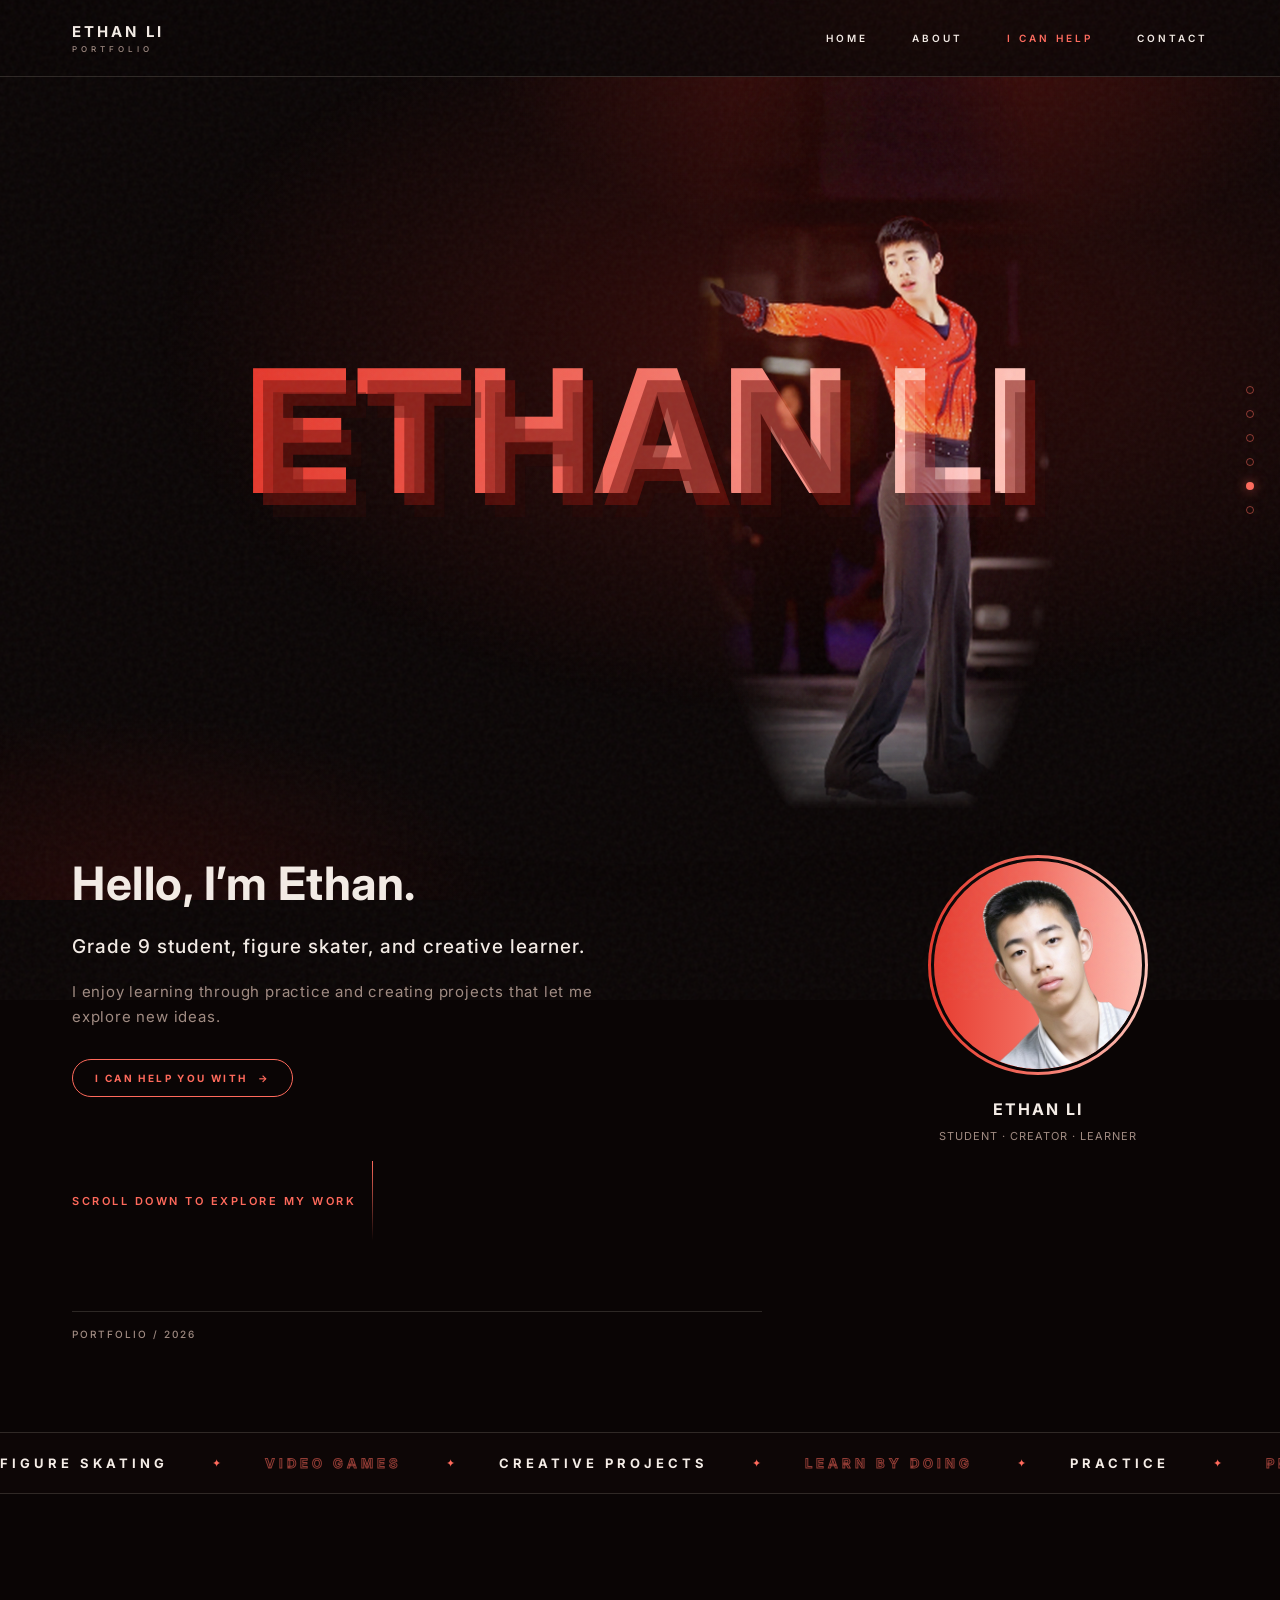
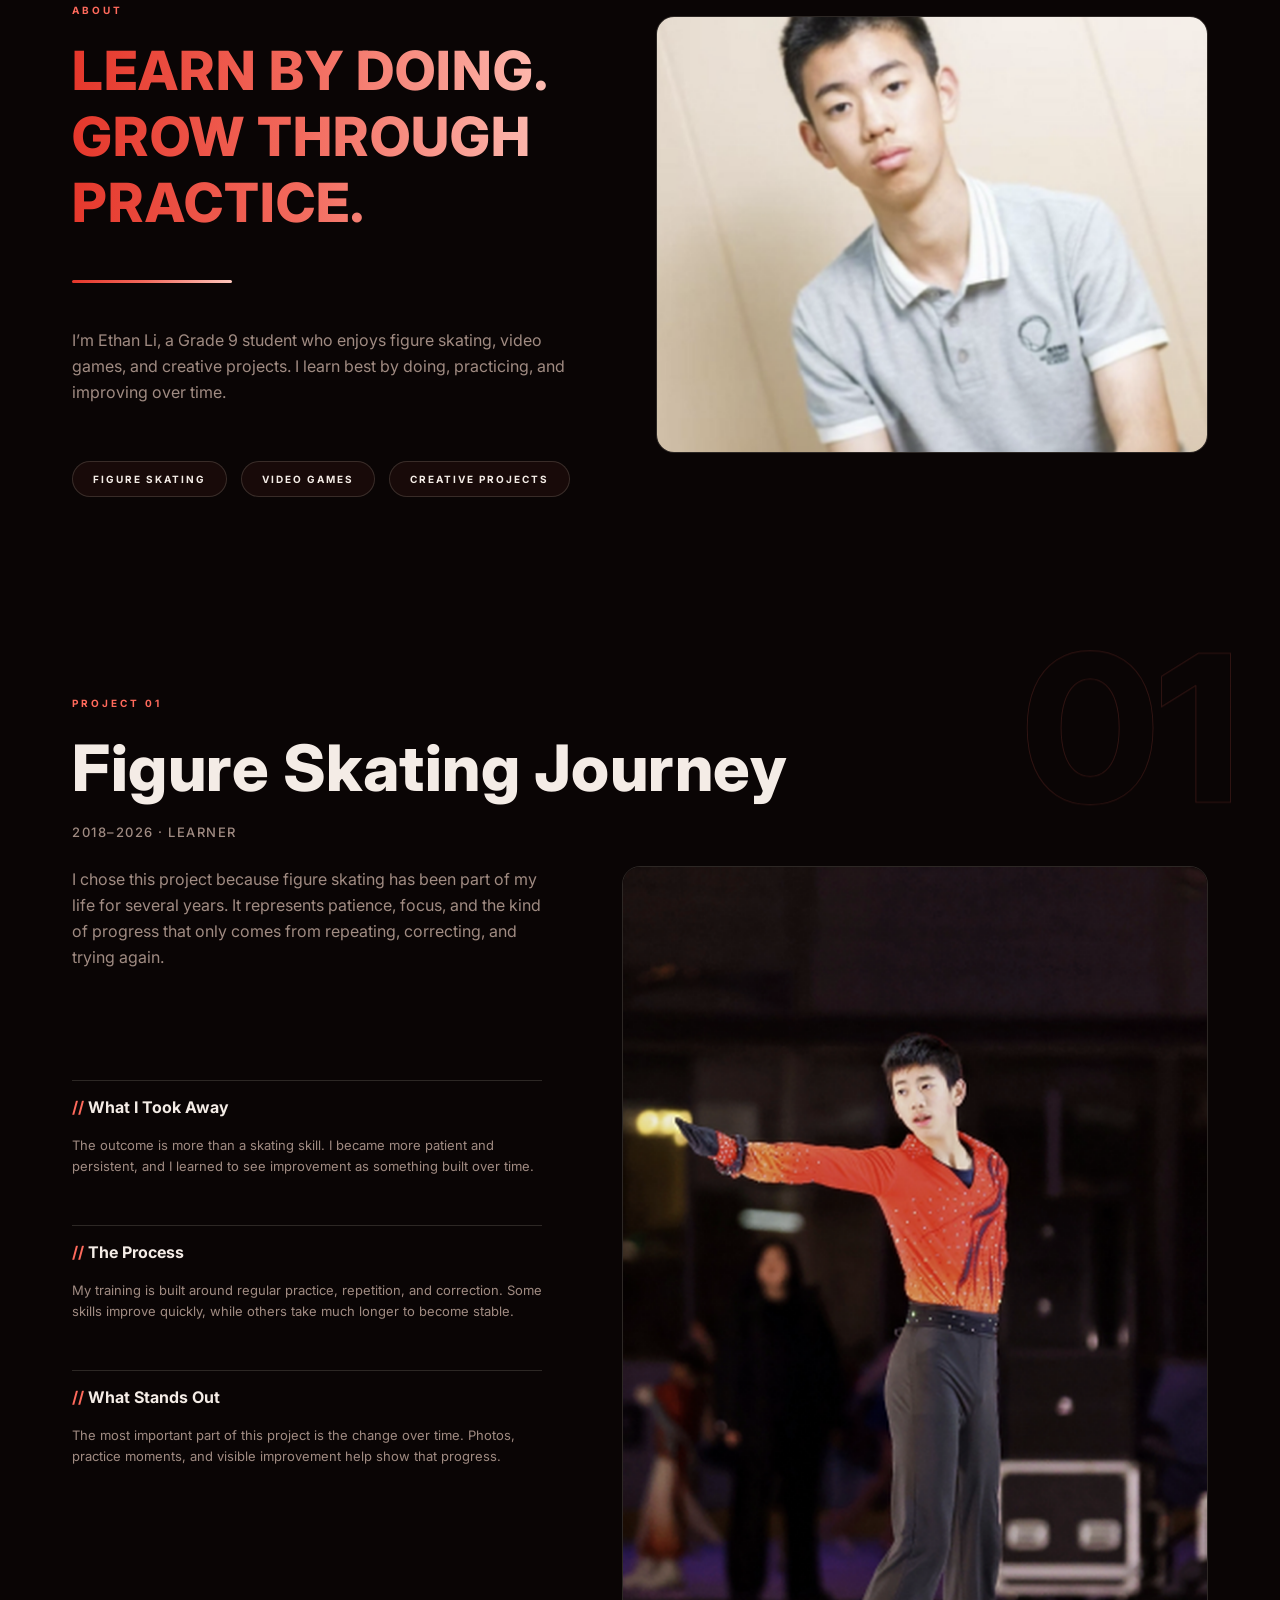
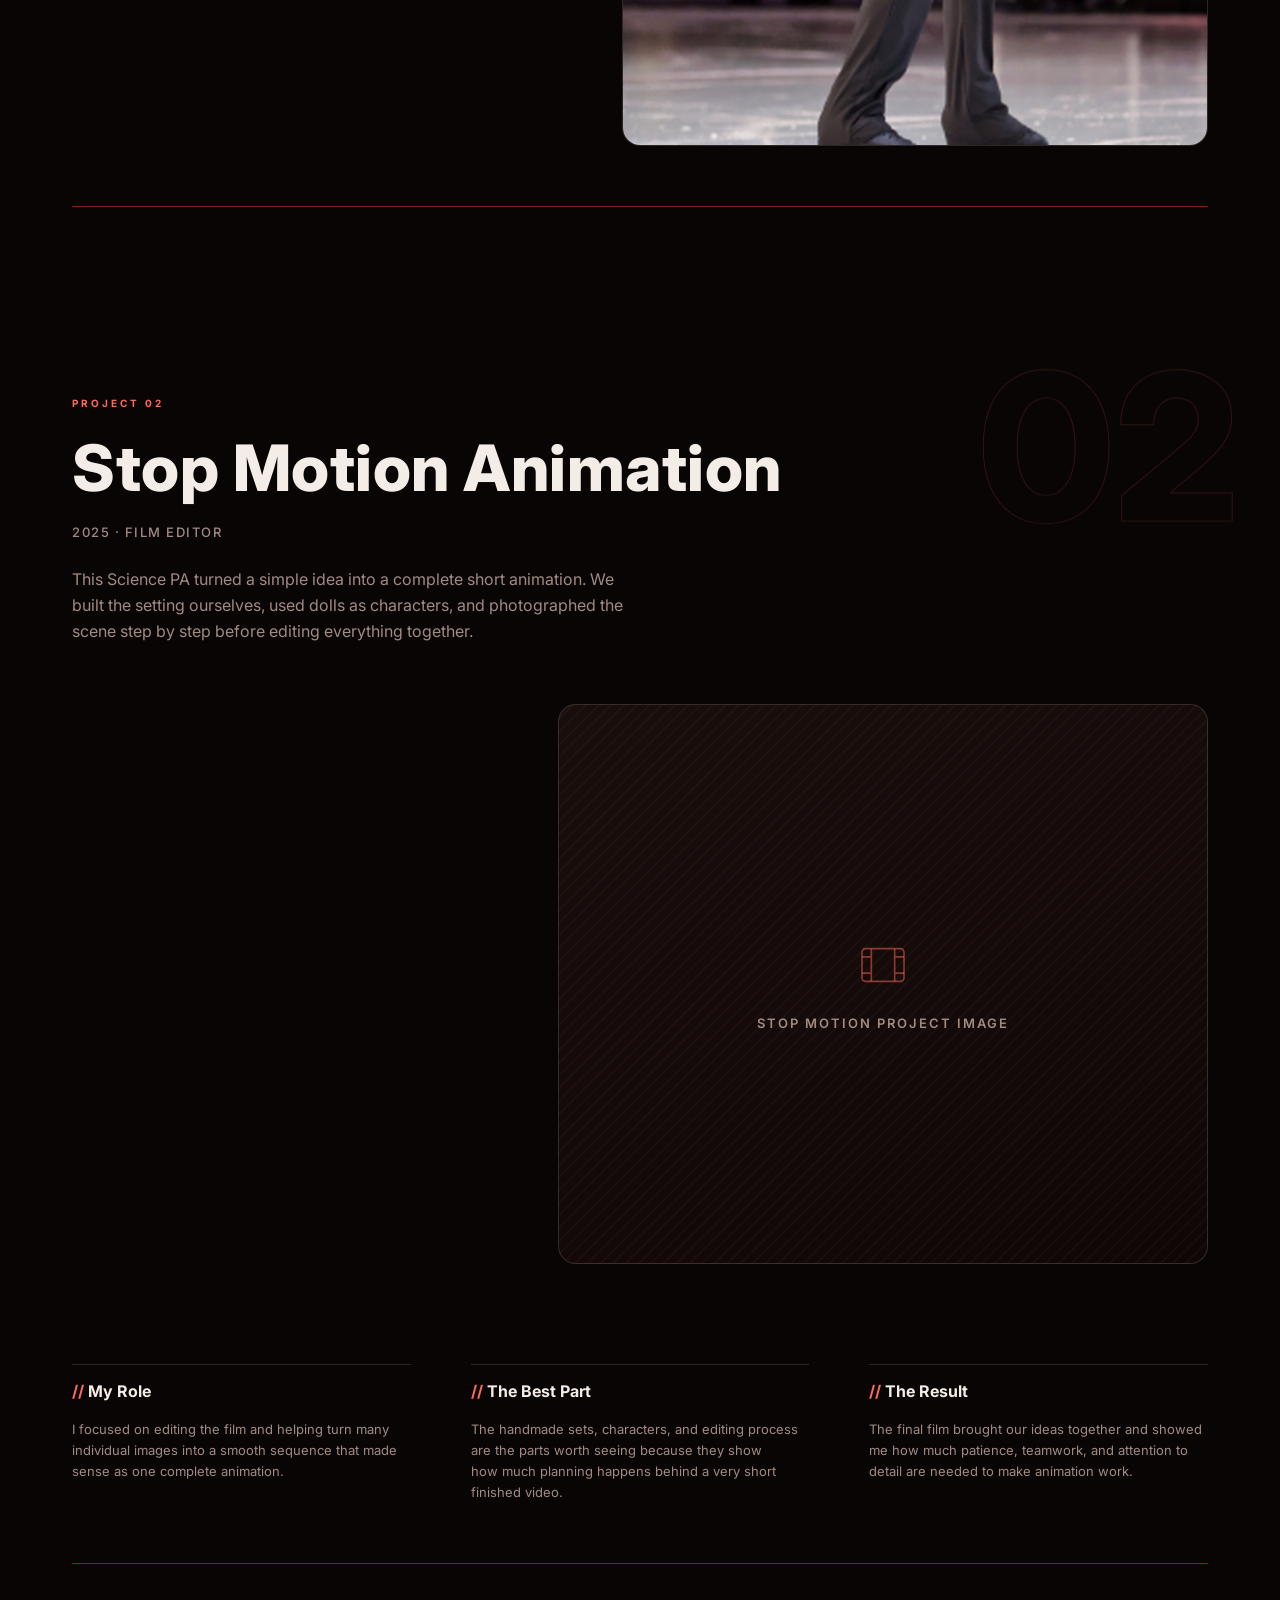
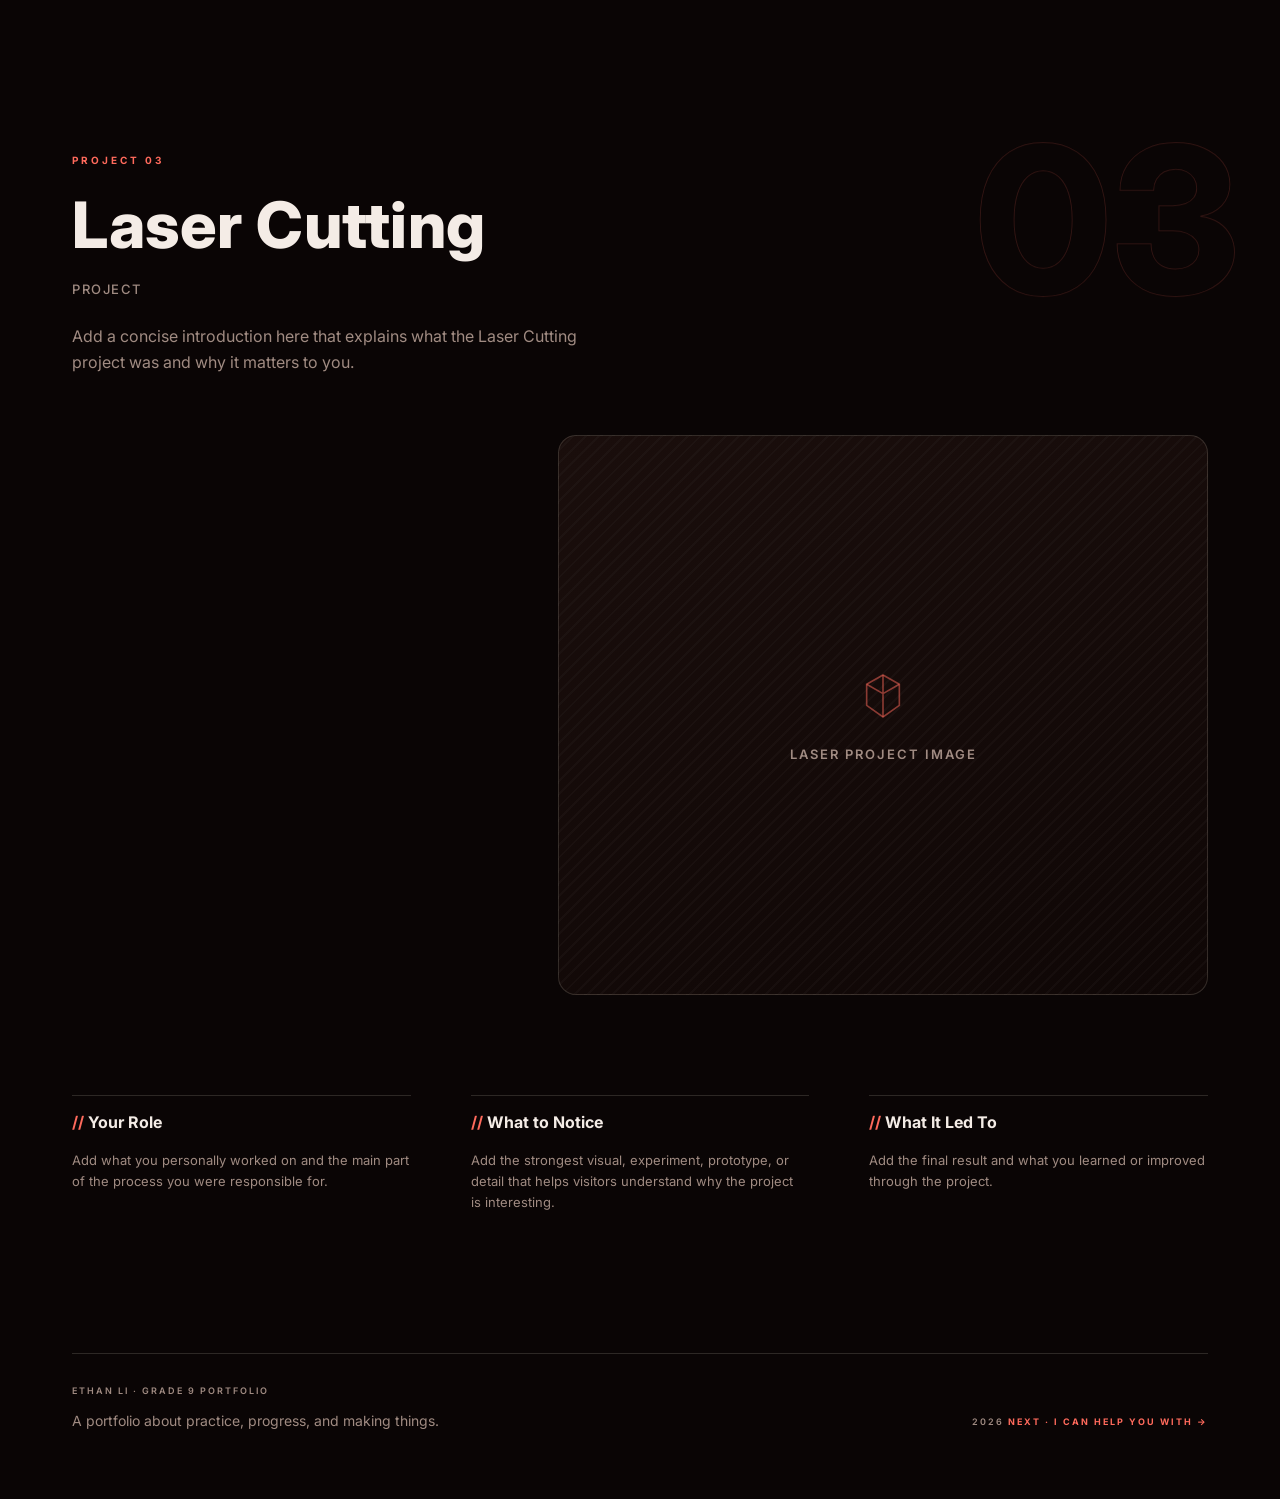
==== commit 6ed0bb0e: "Replace portrait with new headshot; fix avatar ring to perfect circle" ====
--- a/index.html
+++ b/index.html
@@ -59,7 +59,7 @@
         <div class="scroll-hint">Scroll down to explore my work</div>
       </div>
       <aside class="hero-card">
-        <div class="avatar-ring"><img src="images/portrait.png" alt="Portrait of Ethan Li" width="336" height="336" decoding="async" /></div>
+        <div class="avatar-ring"><img src="images/portrait.png" alt="Portrait of Ethan Li" width="440" height="440" /></div>
         <div class="name">ETHAN LI</div>
         <div class="role">Student &middot; Creator &middot; Learner</div>
       </aside>
--- a/css/style.css
+++ b/css/style.css
@@ -128,7 +128,7 @@
 .scroll-hint { margin-top: 64px; color: var(--accent); font-size: 11px; font-weight: 600; letter-spacing: 2.5px; text-transform: uppercase; display: flex; align-items: center; gap: 16px; }
 .scroll-hint::after { content: ""; width: 1px; height: 80px; background: linear-gradient(var(--accent), transparent); display: block; }
 .hero-card { text-align: center; }
-.avatar-ring { width: 220px; height: 214px; margin: 0 auto 24px; border-radius: 50%; padding: 3px; background: var(--grad); }
+.avatar-ring { width: 220px; height: 220px; margin: 0 auto 24px; border-radius: 50%; padding: 3px; background: var(--grad); }
 .avatar-ring img { width: 100%; height: 100%; border-radius: 50%; object-fit: cover; border: 3px solid var(--bg); }
 .hero-card .name { color: var(--ink); font-size: 16px; font-weight: 700; letter-spacing: 2px; }
 .hero-card .role { color: var(--muted); font-size: 11px; font-weight: 400; letter-spacing: 1px; margin-top: 10px; text-transform: uppercase; }
@@ -445,7 +445,7 @@
   .hero-cutout { right: 0; max-width: 74%; height: 88%; }
   .hero { padding-bottom: 60px; }
   .hero-grid { gap: 40px; }
-  .avatar-ring { width: 168px; height: 164px; }
+  .avatar-ring { width: 168px; height: 168px; }
   .hero-foot { margin-top: 48px; }
   .about, .project { padding: 72px 0 56px; }
   .about h2 { font-size: 30px; line-height: 38px; }
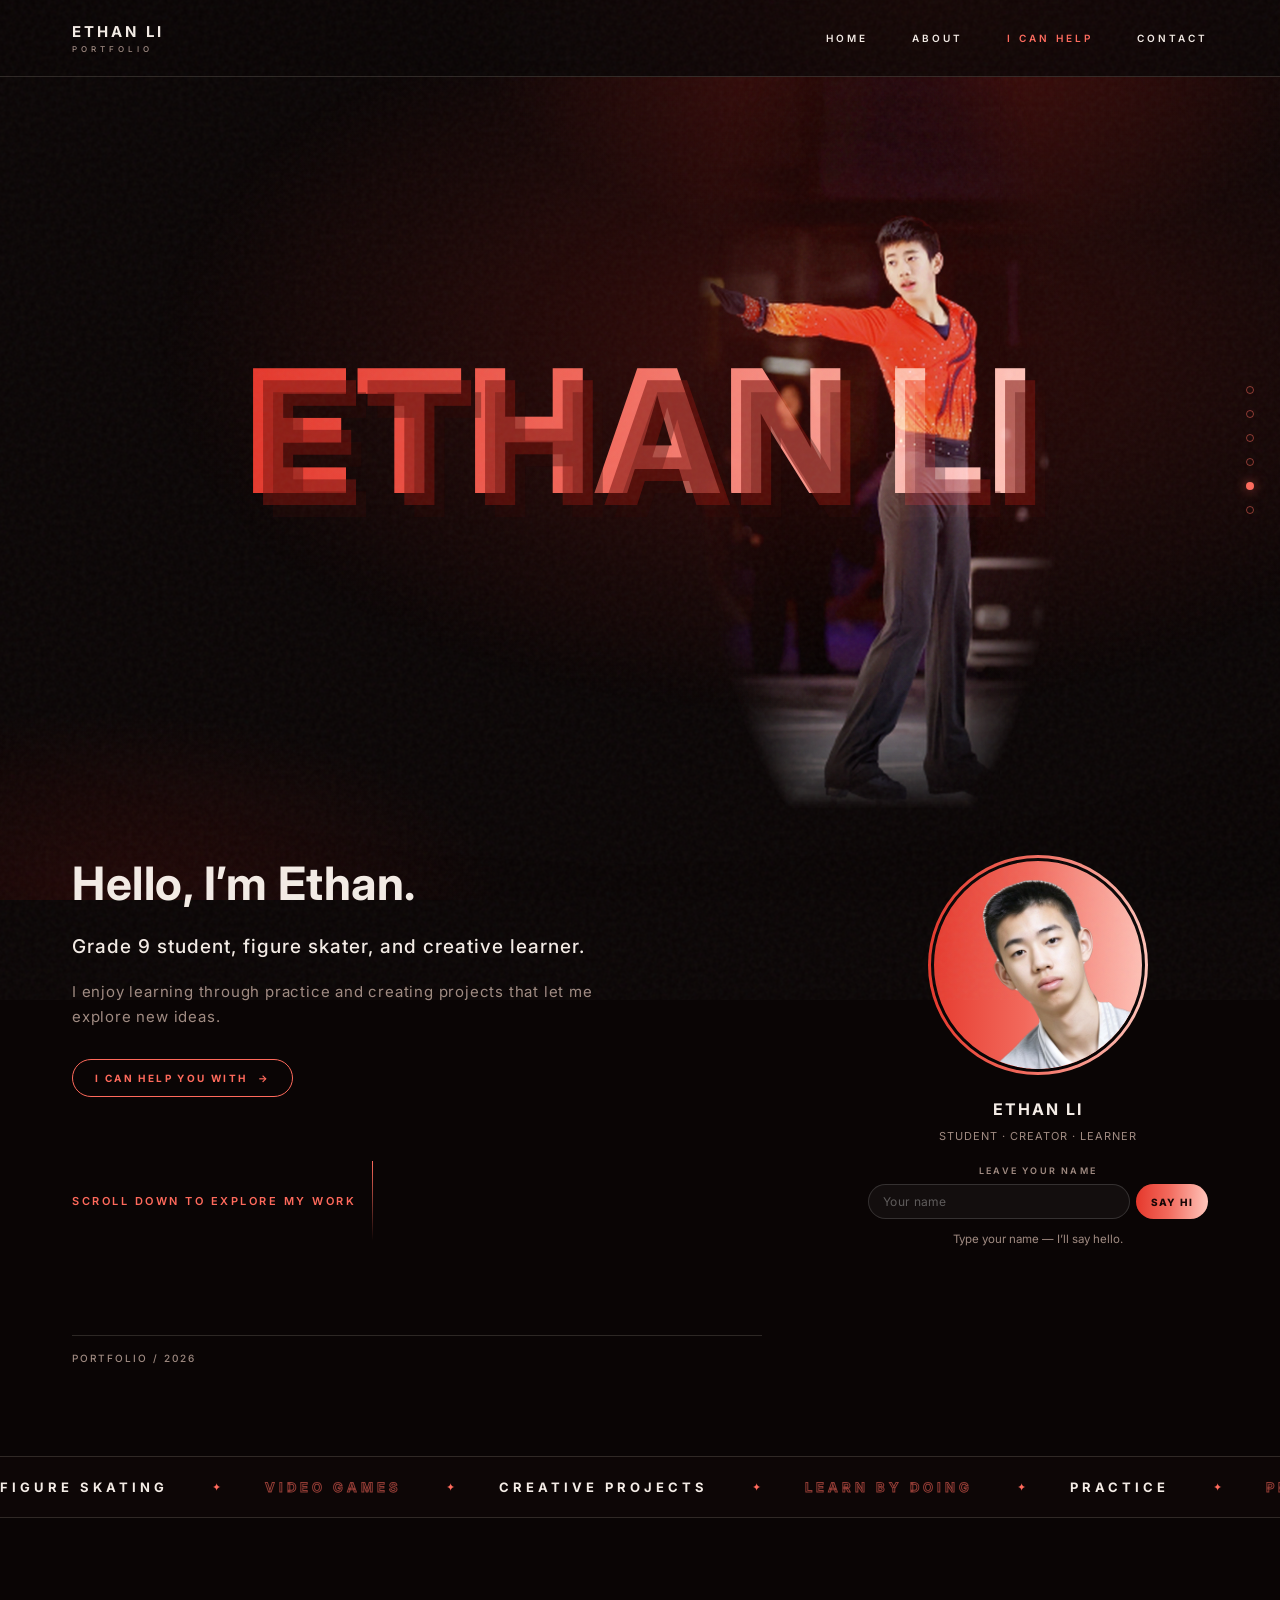
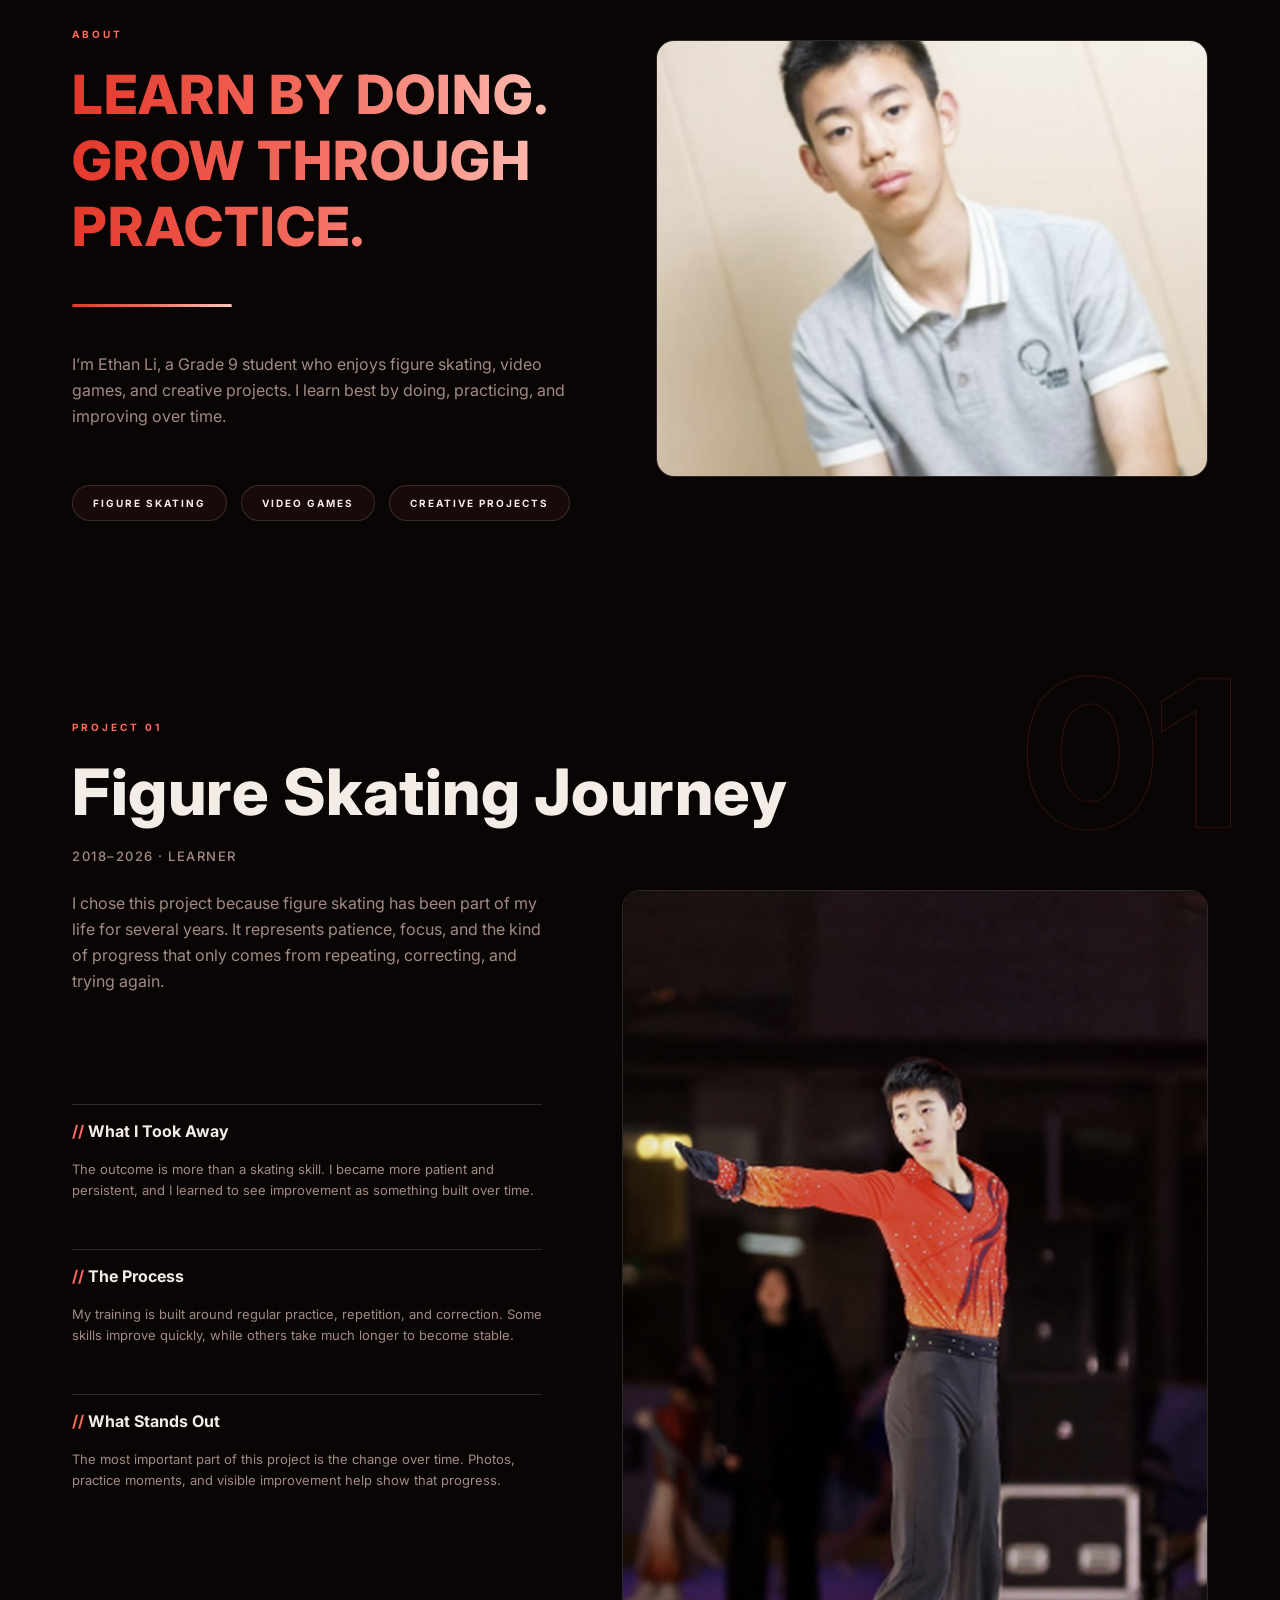
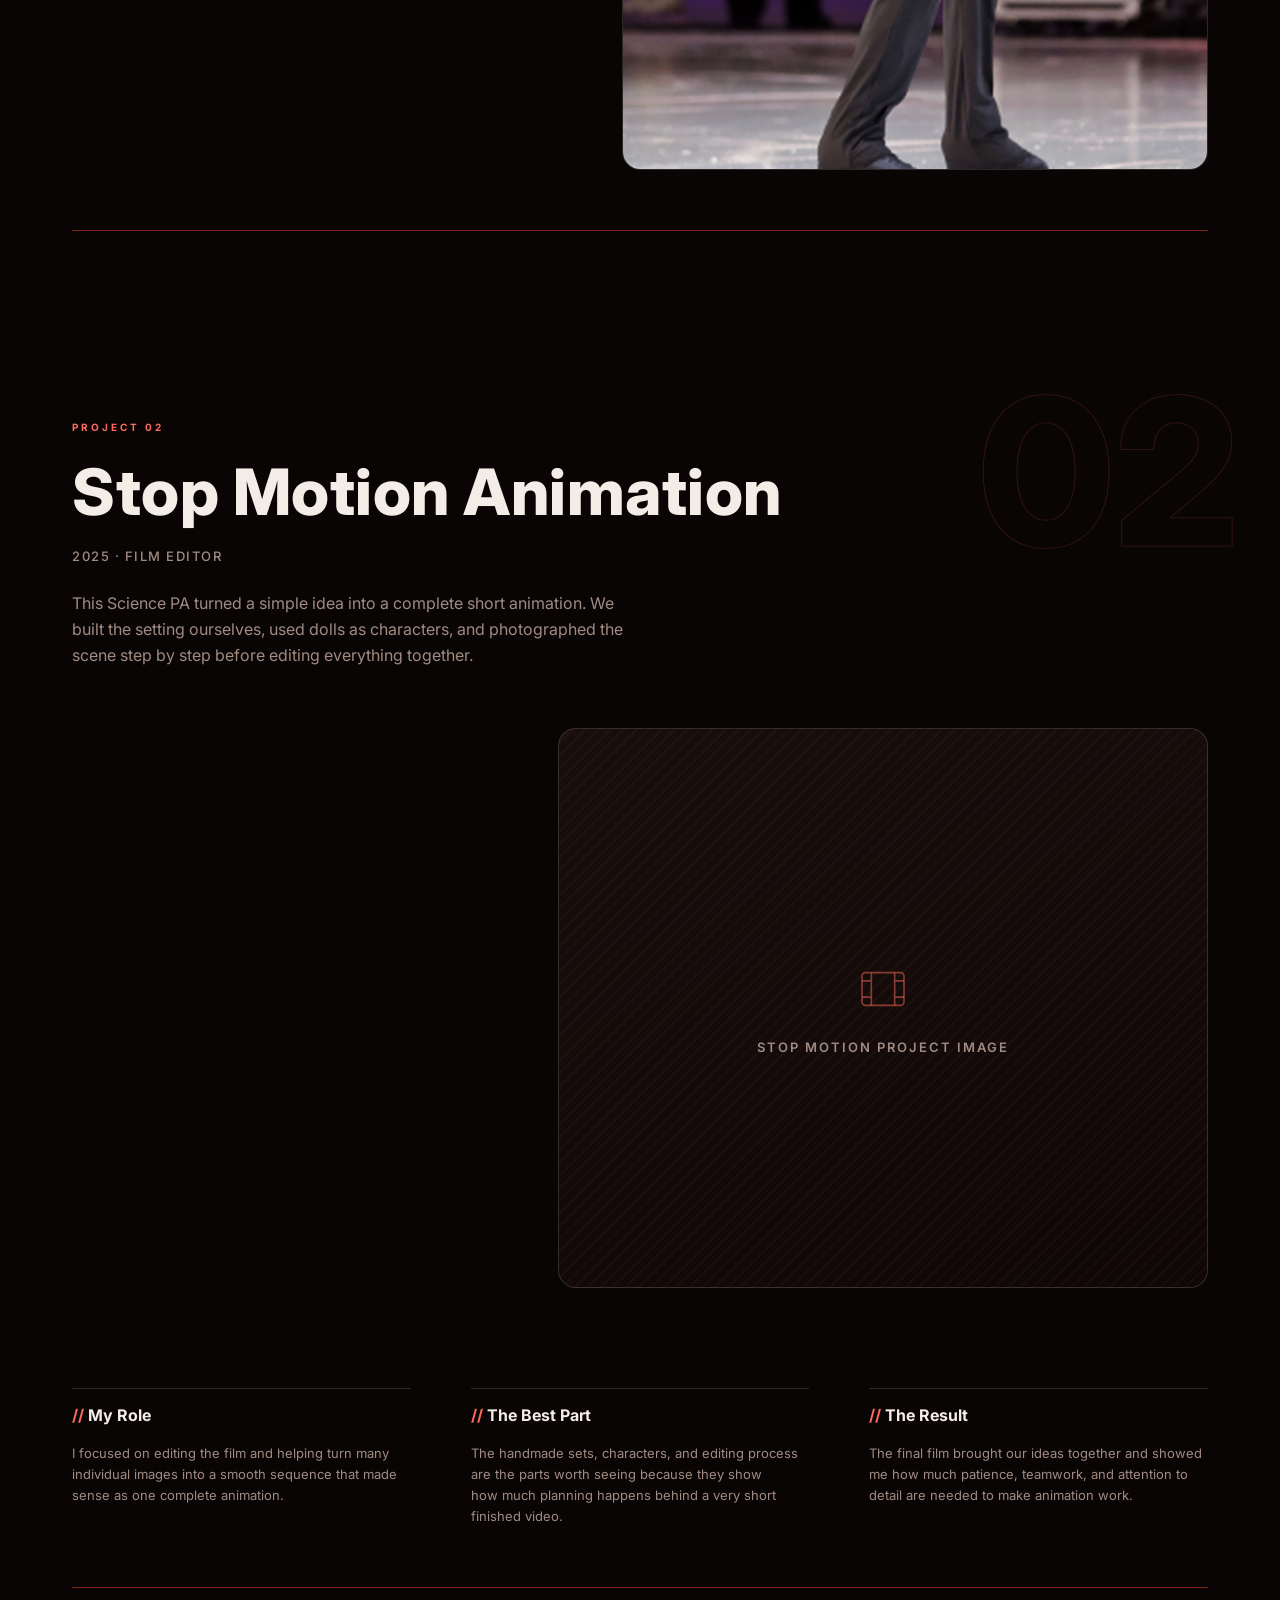
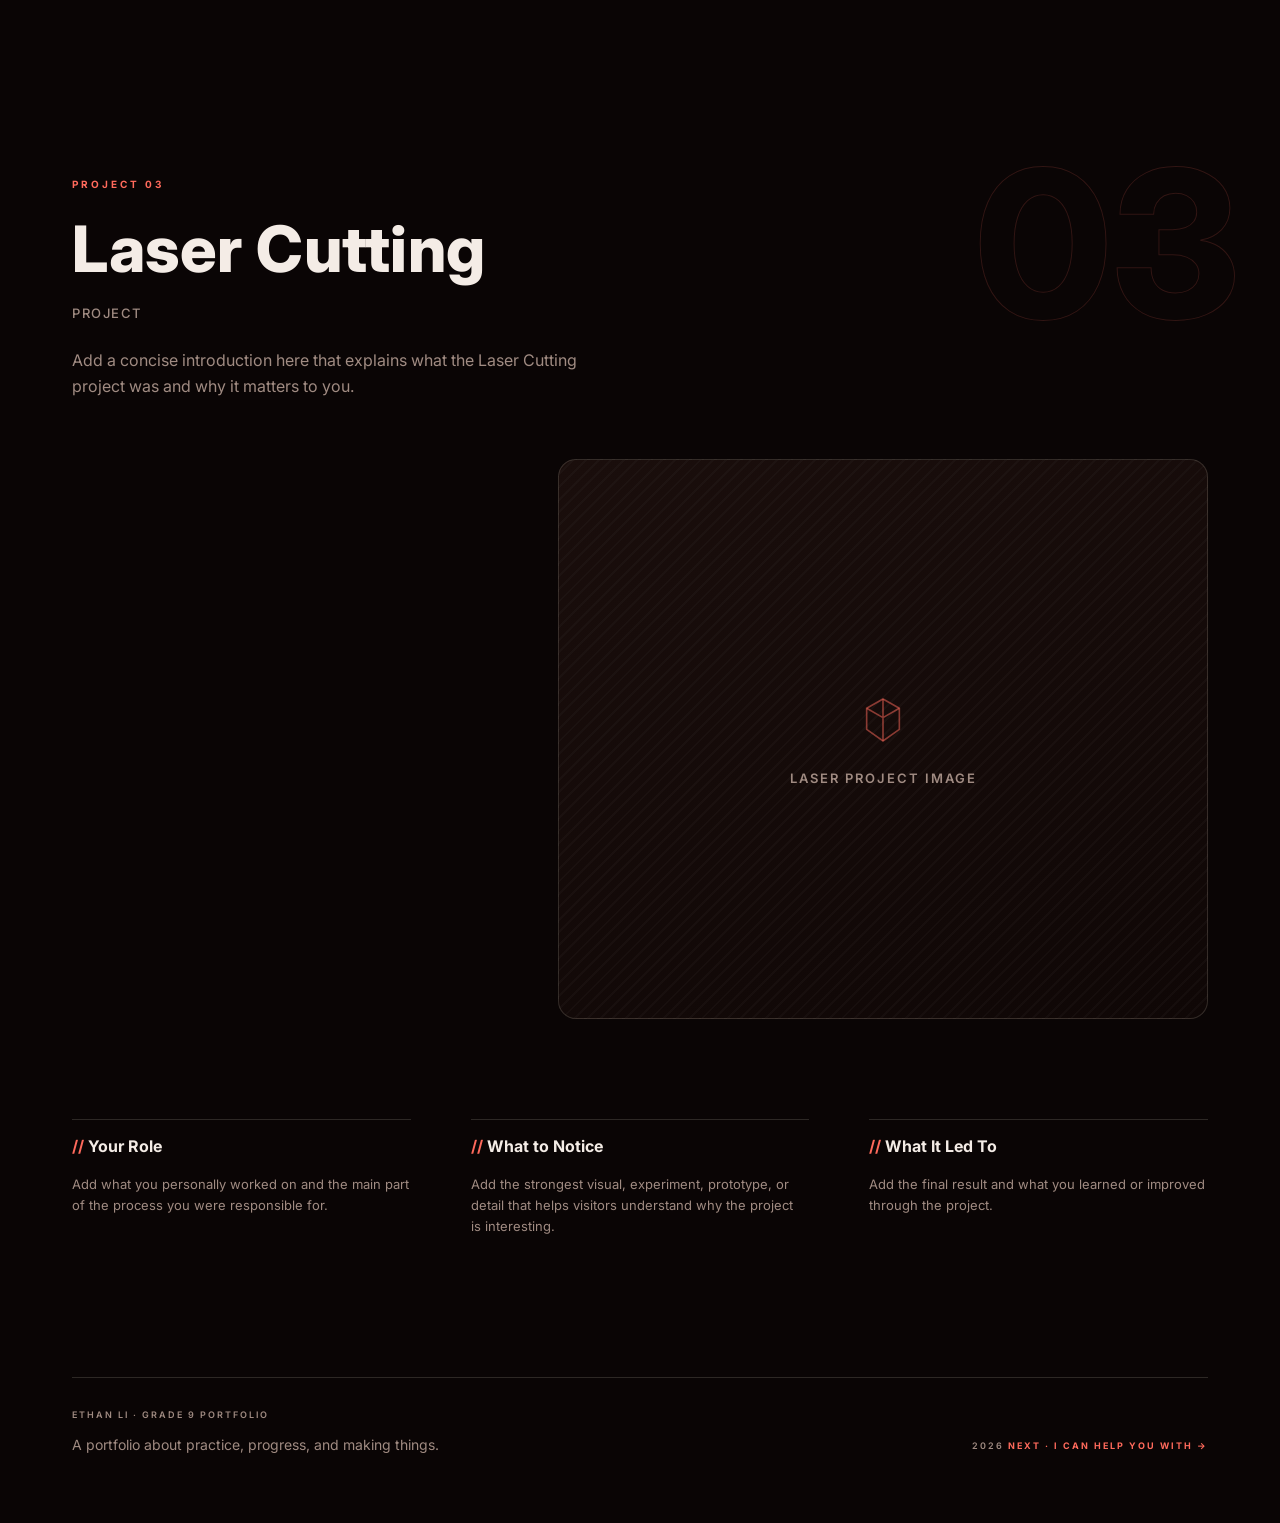
==== commit 34ec0720: "Add name greeting interaction on hero card (event-data-rule-output)" ====
--- a/index.html
+++ b/index.html
@@ -62,6 +62,18 @@
         <div class="avatar-ring"><img src="images/portrait.png" alt="Portrait of Ethan Li" width="440" height="440" /></div>
         <div class="name">ETHAN LI</div>
         <div class="role">Student &middot; Creator &middot; Learner</div>
+
+        <!-- 交互：访客输入名字 → 网页用他的名字打招呼（事件：input / submit） -->
+        <form class="greet" id="greet" autocomplete="off">
+          <label class="greet-label" for="greet-name">Leave your name</label>
+          <div class="greet-row">
+            <input class="greet-input" id="greet-name" name="visitor" type="text"
+                   maxlength="24" placeholder="Your name" aria-describedby="greet-out" />
+            <button class="greet-btn" type="submit">Say hi</button>
+          </div>
+          <p class="greet-out" id="greet-out" role="status" aria-live="polite">Type your name &mdash; I&rsquo;ll say hello.</p>
+        </form>
+
       </aside>
     </div>
     <div class="hero-foot">
@@ -220,5 +232,6 @@
 
 <script src="js/main.js" defer></script>
 <script src="js/fx.js" defer></script>
+<script src="js/greet.js" defer></script>
 </body>
 </html>
--- a/css/style.css
+++ b/css/style.css
@@ -132,6 +132,51 @@
 .avatar-ring img { width: 100%; height: 100%; border-radius: 50%; object-fit: cover; border: 3px solid var(--bg); }
 .hero-card .name { color: var(--ink); font-size: 16px; font-weight: 700; letter-spacing: 2px; }
 .hero-card .role { color: var(--muted); font-size: 11px; font-weight: 400; letter-spacing: 1px; margin-top: 10px; text-transform: uppercase; }
+
+/* ---------- 首屏问候交互（输入名字 → 网页回应） ---------- */
+.greet { margin-top: 22px; }
+.greet-label {
+  display: block; font-size: 9px; font-weight: 600; letter-spacing: 2.2px;
+  text-transform: uppercase; color: var(--muted);
+}
+.greet-row { display: flex; gap: 6px; margin-top: 8px; }
+.greet-input {
+  flex: 1 1 auto; min-width: 0;
+  padding: 9px 14px; border-radius: 999px;
+  background: rgba(255, 255, 255, 0.04);
+  border: 1px solid rgba(255, 255, 255, 0.14);
+  color: var(--ink); font: inherit; font-size: 12px; letter-spacing: 0.3px;
+  transition: border-color .25s var(--ease), background .25s var(--ease), box-shadow .25s var(--ease);
+}
+.greet-input::placeholder { color: rgba(255, 255, 255, 0.32); }
+.greet-input:focus {
+  outline: none; background: rgba(255, 255, 255, 0.07);
+  border-color: rgba(255, 106, 92, 0.75);
+  box-shadow: 0 0 0 3px rgba(255, 106, 92, 0.14);
+}
+.greet-btn {
+  flex: 0 0 auto; padding: 9px 15px; border: 0; border-radius: 999px;
+  background: var(--grad); color: #150606;
+  font: inherit; font-size: 10px; font-weight: 800; letter-spacing: 1.4px;
+  text-transform: uppercase; cursor: pointer;
+  transition: transform .2s var(--ease), filter .2s var(--ease);
+}
+.greet-btn:hover { transform: translateY(-1px); filter: brightness(1.08); }
+.greet-btn:active { transform: translateY(0) scale(0.98); }
+.greet-out {
+  margin-top: 12px; min-height: 34px;
+  font-size: 11.5px; line-height: 1.55; color: var(--muted);
+  transition: color .3s var(--ease);
+}
+.greet-out.is-hi { color: var(--ink); animation: greetPop .5s var(--ease); }
+@keyframes greetPop {
+  0%   { opacity: 0.15; transform: translateY(5px); }
+  100% { opacity: 1;    transform: translateY(0); }
+}
+@media (prefers-reduced-motion: reduce) {
+  .greet-out.is-hi { animation: none; }
+  .greet-btn:hover { transform: none; }
+}
 .hero-foot { margin-top: 70px; max-width: 690px; }
 .hero-foot span { display: inline-block; margin-top: 16px; color: var(--muted); font-size: 10px; font-weight: 500; letter-spacing: 2px; text-transform: uppercase; }
 
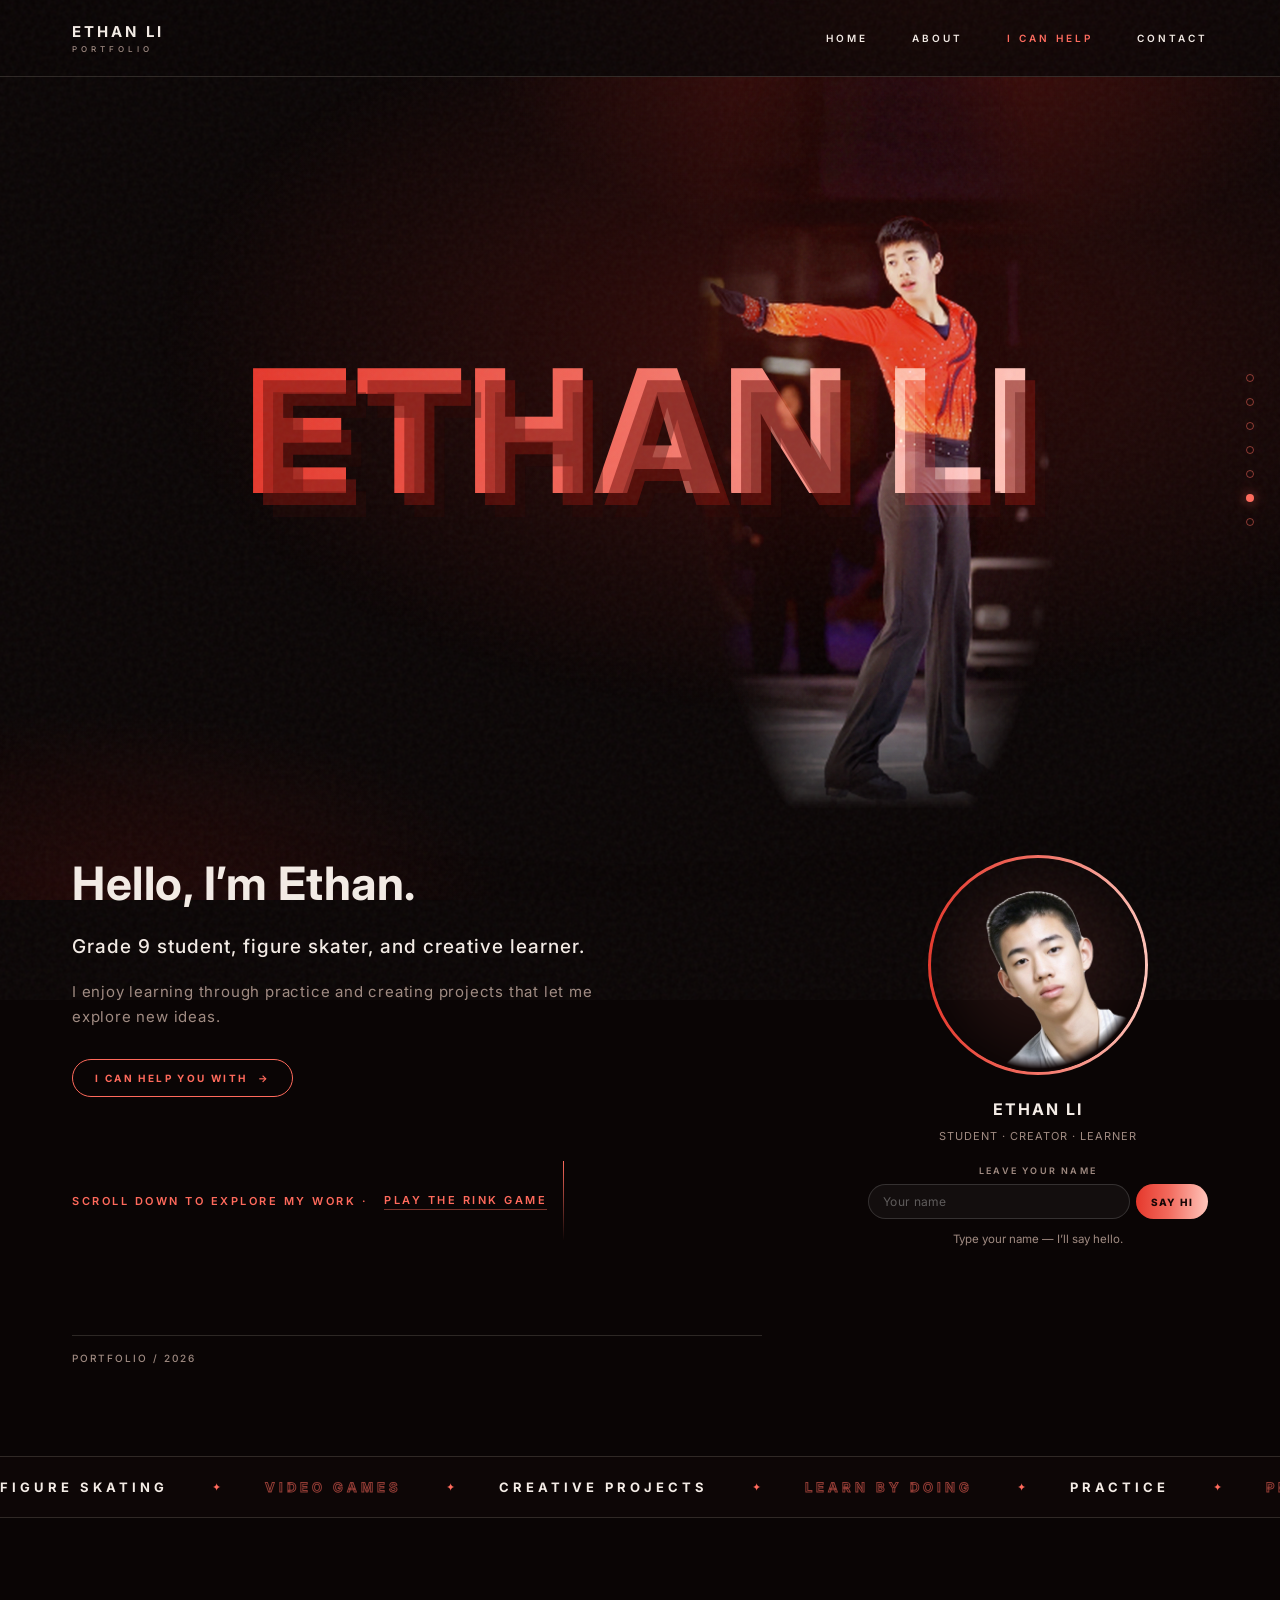
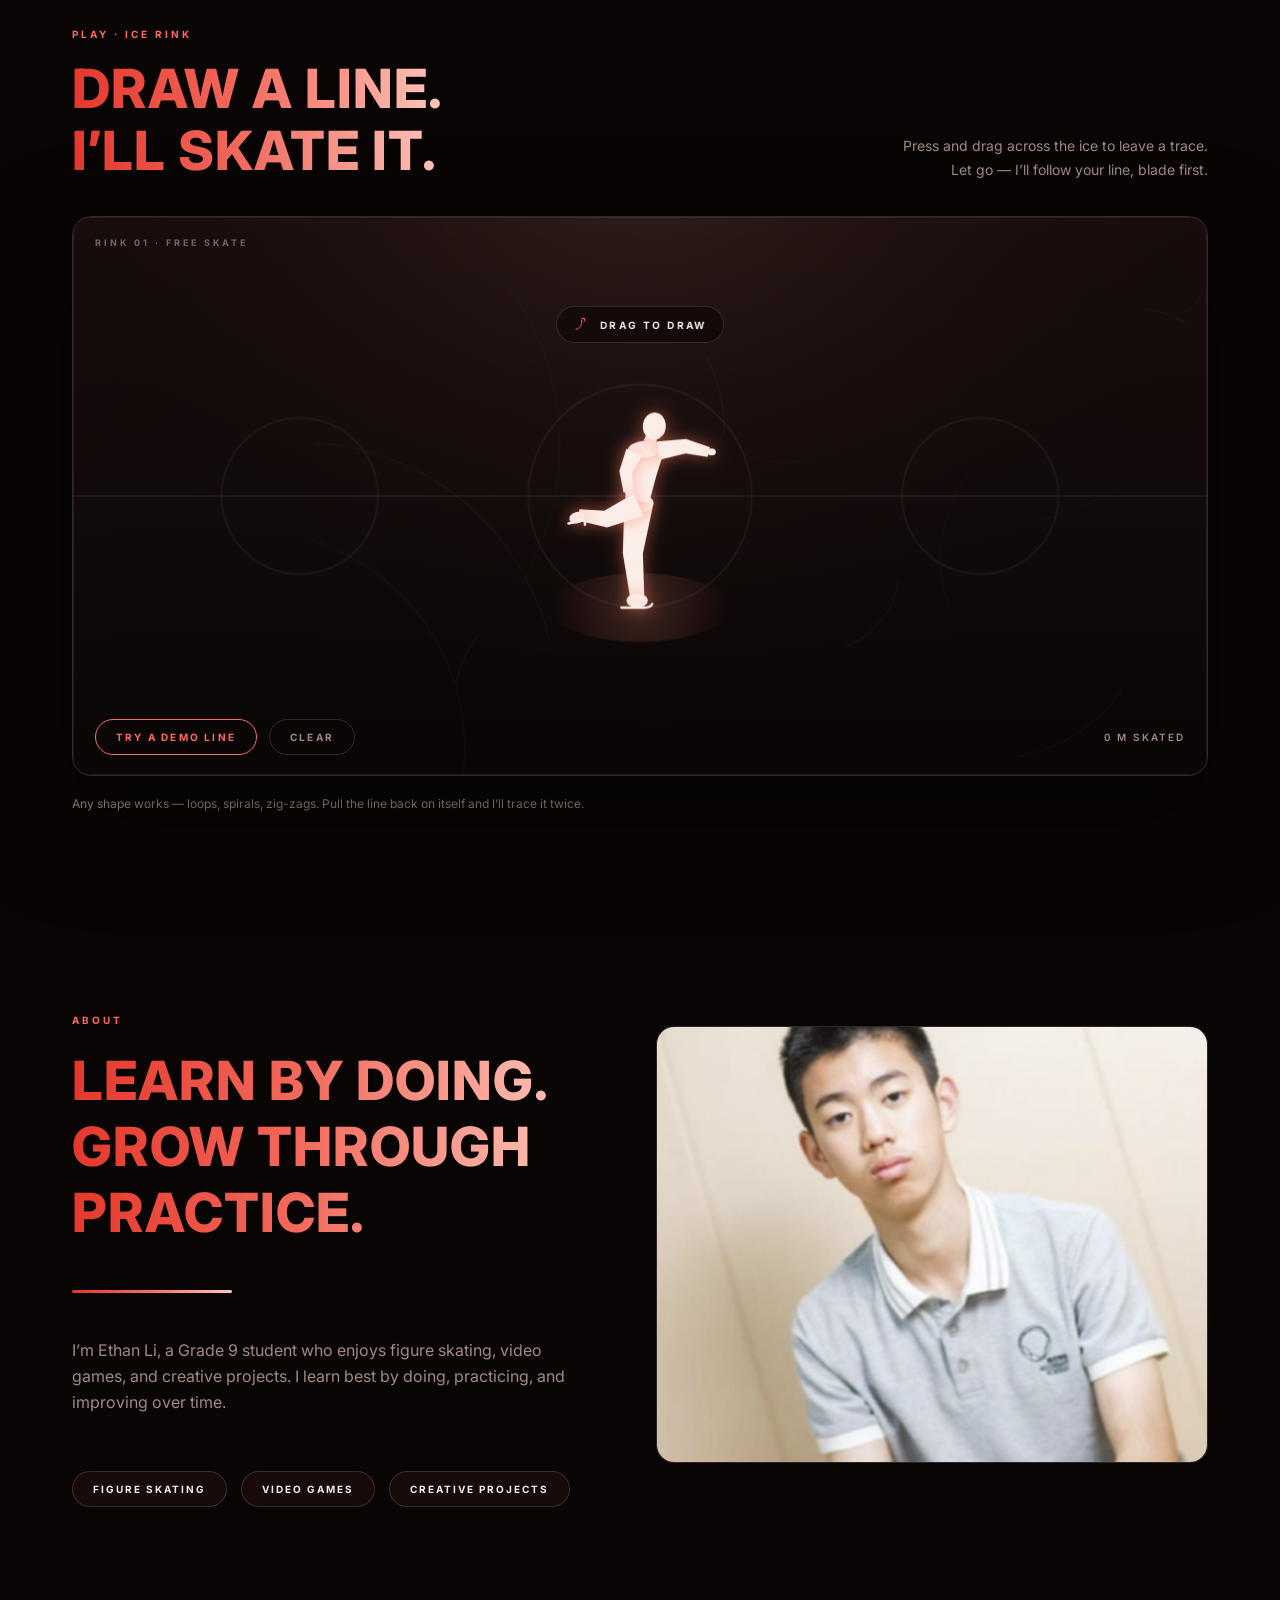
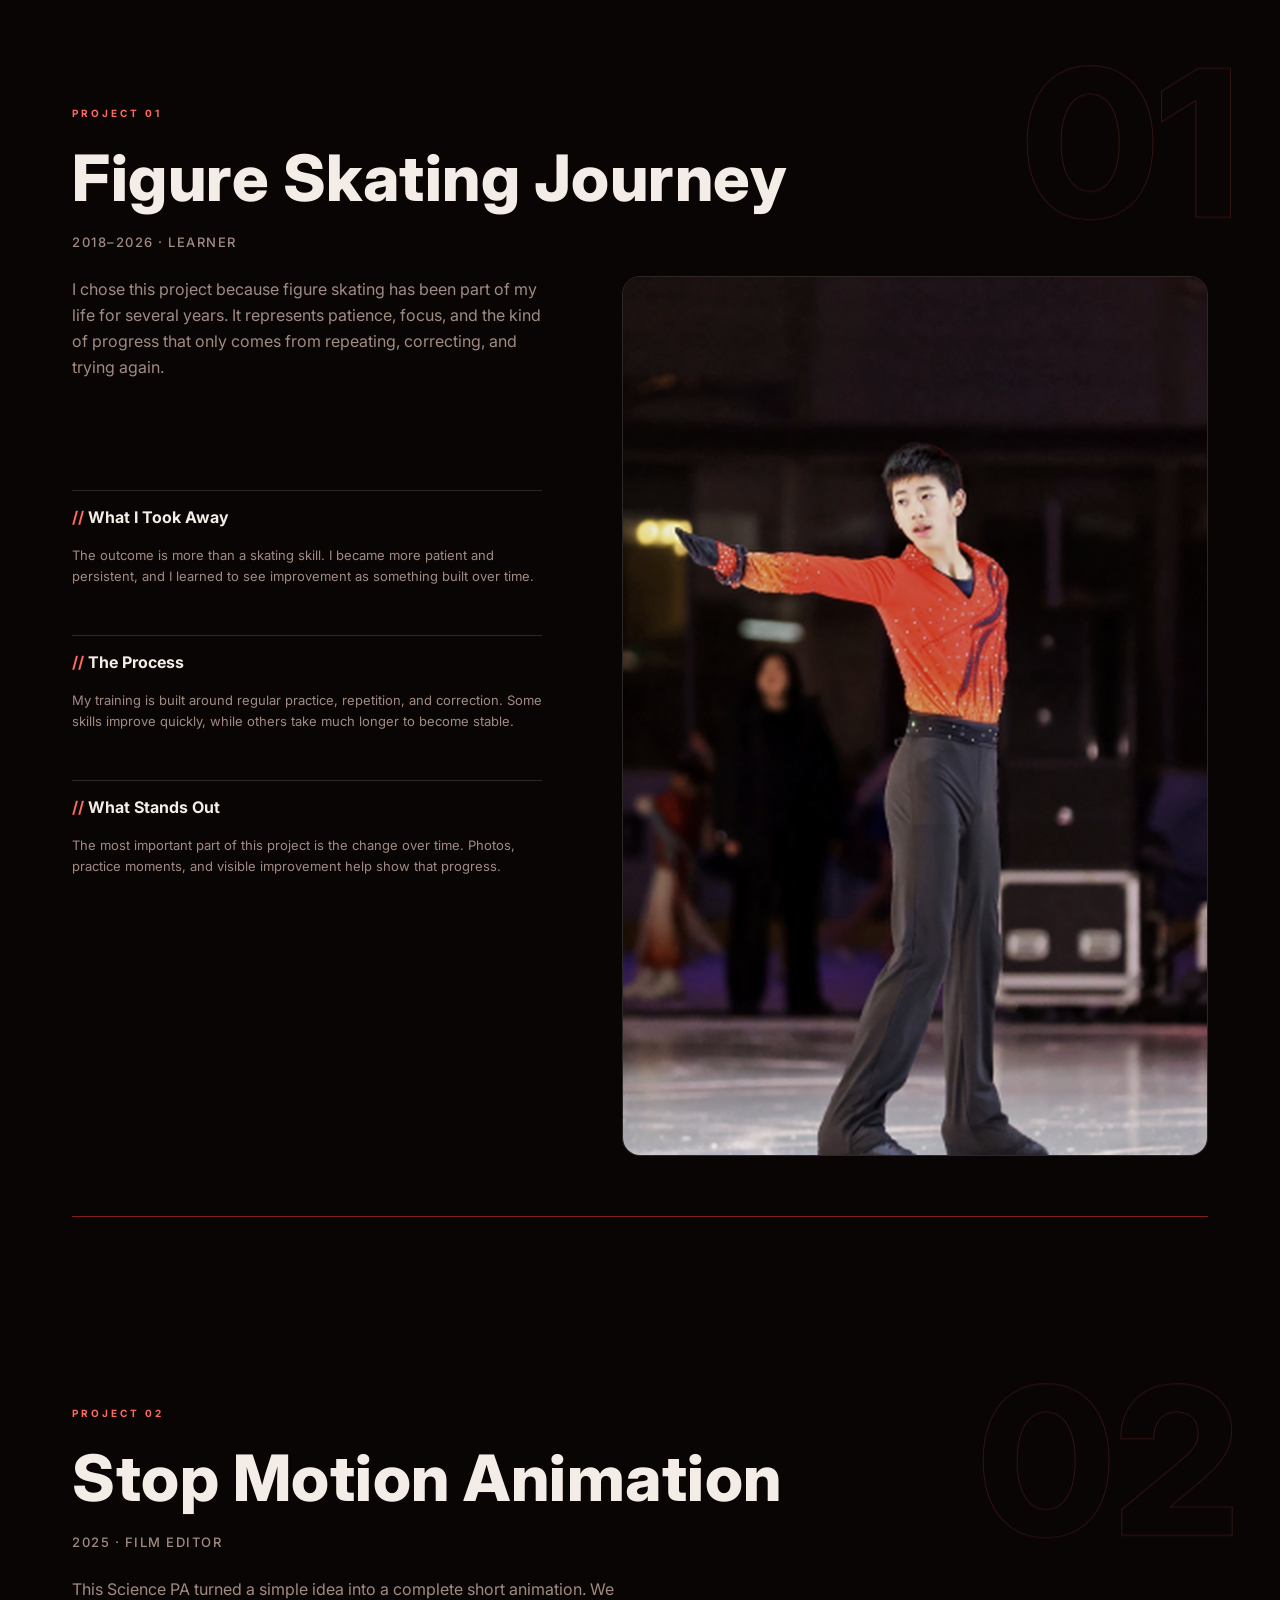
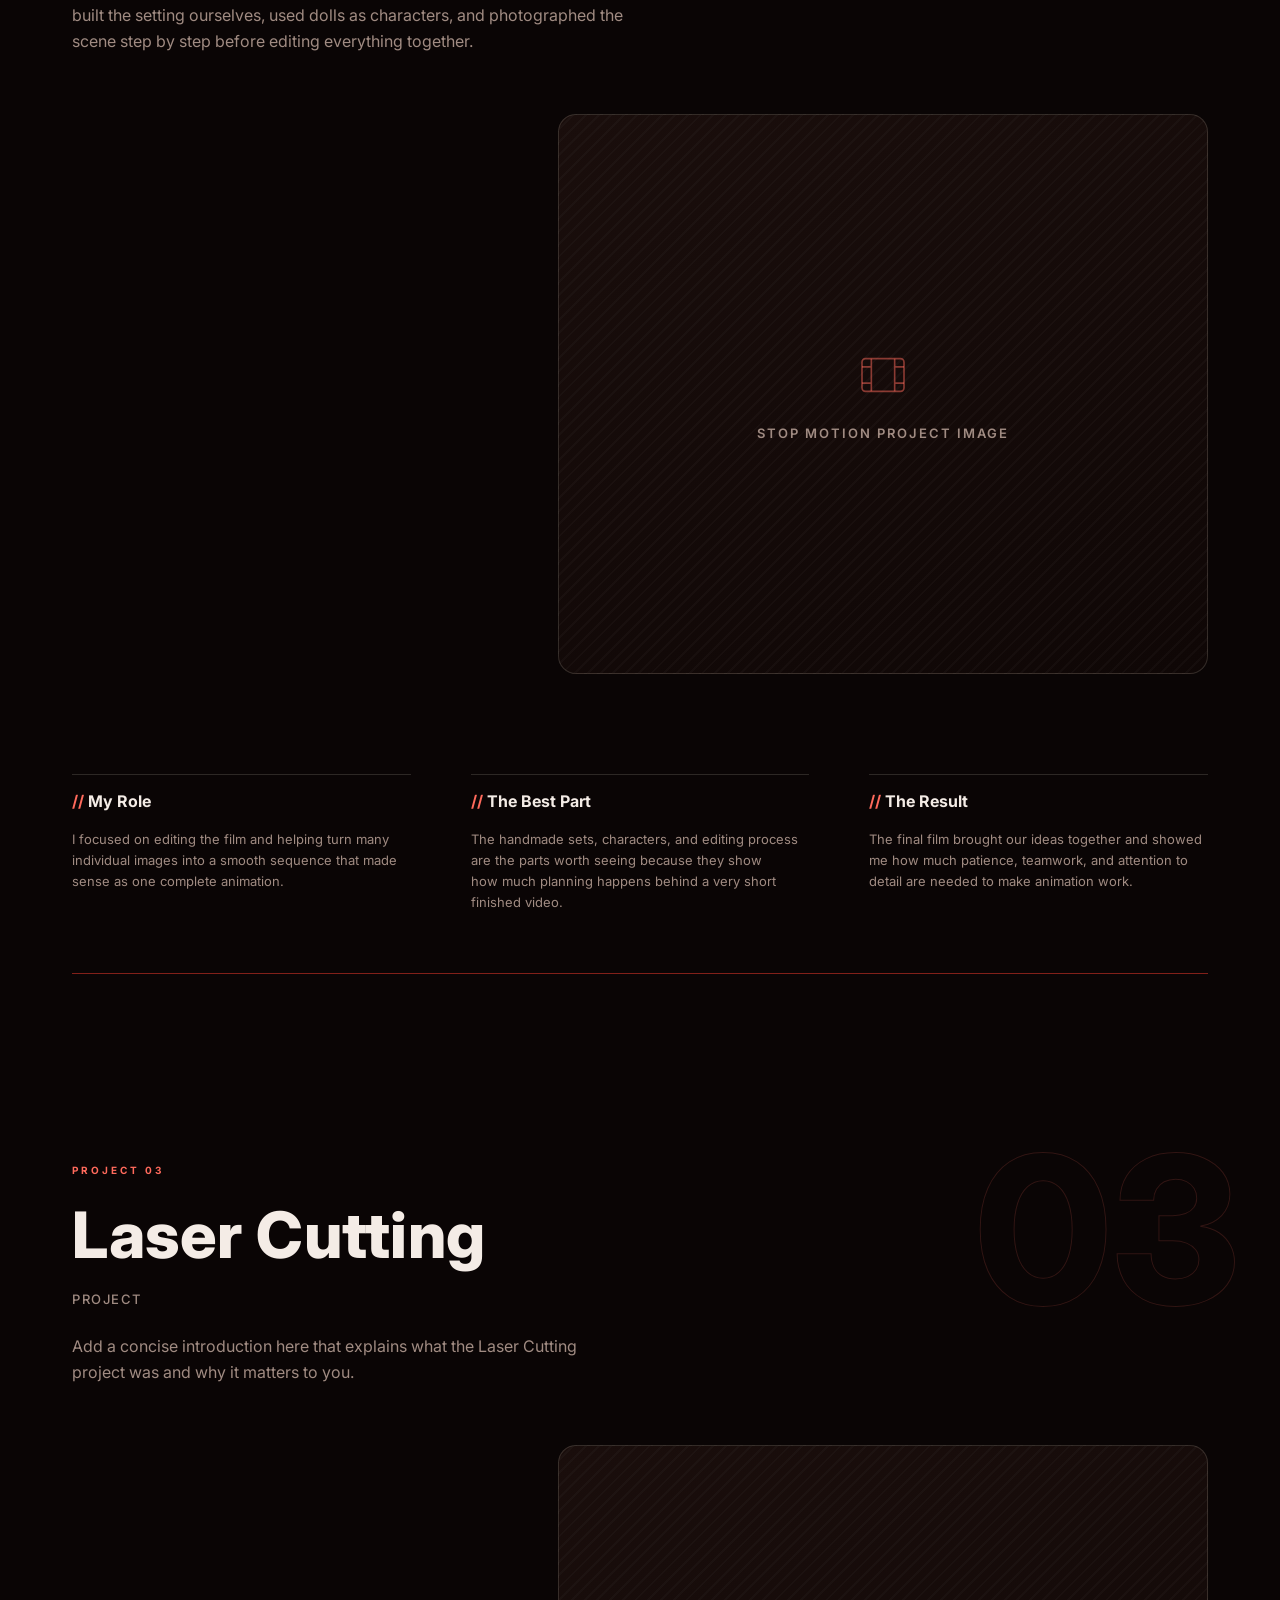
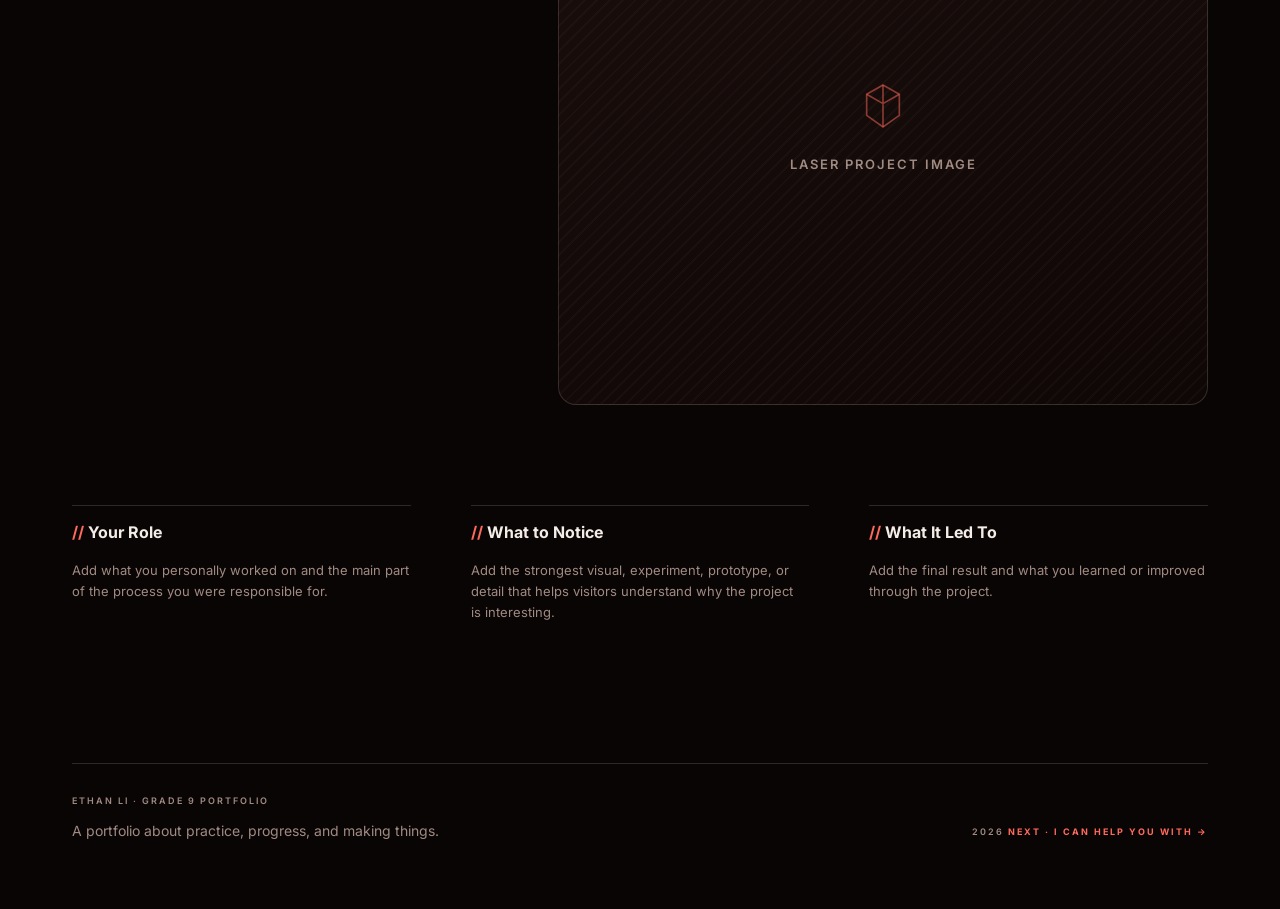
==== commit 703ecbbf: "Add rink game: draw a line, the skater glides along it - canvas rink with hockey markings, drawn on " ====
--- a/index.html
+++ b/index.html
@@ -56,7 +56,7 @@
         <p class="tagline">Grade 9 student, figure skater, and creative learner.</p>
         <p class="sub">I enjoy learning through practice and creating projects that let me explore new ideas.</p>
         <a class="hero-cta" href="help.html">I can help you with <span aria-hidden="true">&rarr;</span></a>
-        <div class="scroll-hint">Scroll down to explore my work</div>
+        <div class="scroll-hint">Scroll down to explore my work &middot; <a href="#skate">play the rink game</a></div>
       </div>
       <aside class="hero-card">
         <div class="avatar-ring"><img src="images/portrait.png" alt="Portrait of Ethan Li" width="440" height="440" /></div>
@@ -94,6 +94,42 @@
     <span>Practice</span><i>✦</i><span class="ghost-txt">Progress</span><i>✦</i>
   </div>
 </div>
+
+<!-- ============ 冰场小游戏：画一条线，人物沿着它滑 ============ -->
+<section class="rink" id="skate" aria-labelledby="rink-title">
+  <div class="wrap">
+    <div class="rink-head">
+      <div>
+        <div class="eyebrow">Play &middot; Ice Rink</div>
+        <h2 id="rink-title">DRAW A LINE.<br />I&rsquo;LL SKATE IT.</h2>
+      </div>
+      <p class="rink-note">
+        Press and drag across the ice to leave a trace.<br />
+        Let go &mdash; I&rsquo;ll follow your line, blade first.
+      </p>
+    </div>
+
+    <div class="rink-stage" id="rink-stage">
+      <canvas id="rink-canvas" role="img"
+              aria-label="An ice rink you can draw on. Drag to draw a line, then watch the skater glide along it."></canvas>
+
+      <div class="rink-plate" aria-hidden="true">Rink 01 &middot; Free skate</div>
+
+      <div class="rink-hint" id="rink-hint" aria-hidden="true">
+        <svg viewBox="0 0 28 28"><path d="M5 22C11 20 14 16 14 10V7M14 4.5h5.5m-1.5 0 2 2.5-2 2.5" fill="none" stroke="currentColor" stroke-width="1.6" stroke-linecap="round" stroke-linejoin="round"/></svg>
+        <span>Drag to draw</span>
+      </div>
+
+      <div class="rink-hud">
+        <button class="rink-btn" type="button" id="rink-demo">Try a demo line</button>
+        <button class="rink-btn rink-btn--ghost" type="button" id="rink-clear">Clear</button>
+        <span class="rink-dist" id="rink-dist">0 m skated</span>
+      </div>
+    </div>
+
+    <p class="rink-tip">Any shape works &mdash; loops, spirals, zig-zags. Pull the line back on itself and I&rsquo;ll trace it twice.</p>
+  </div>
+</section>
 
 <!-- ============ ABOUT ============ -->
 <section class="about" id="about" aria-labelledby="about-title">
@@ -233,5 +269,6 @@
 <script src="js/main.js" defer></script>
 <script src="js/fx.js" defer></script>
 <script src="js/greet.js" defer></script>
+<script src="js/skate.js" defer></script>
 </body>
 </html>
--- a/css/style.css
+++ b/css/style.css
@@ -129,7 +129,8 @@
 .scroll-hint::after { content: ""; width: 1px; height: 80px; background: linear-gradient(var(--accent), transparent); display: block; }
 .hero-card { text-align: center; }
 .avatar-ring { width: 220px; height: 220px; margin: 0 auto 24px; border-radius: 50%; padding: 3px; background: var(--grad); }
-.avatar-ring img { width: 100%; height: 100%; border-radius: 50%; object-fit: cover; border: 3px solid var(--bg); }
+/* 头像 PNG 自带圆形裁切与暗底，这里不再加 border/圆角，避免吃掉头顶与肩线 */
+.avatar-ring img { display: block; width: 100%; height: 100%; border-radius: 50%; object-fit: cover; background: #180c0b; }
 .hero-card .name { color: var(--ink); font-size: 16px; font-weight: 700; letter-spacing: 2px; }
 .hero-card .role { color: var(--muted); font-size: 11px; font-weight: 400; letter-spacing: 1px; margin-top: 10px; text-transform: uppercase; }
 
@@ -618,3 +619,71 @@
   transition: background 0.25s ease, color 0.25s ease, transform 0.25s var(--ease);
 }
 .hero-cta:hover { background: var(--accent); color: #0A0505; transform: translateY(-2px); }
+
+/* ---------- 冰场小游戏（画线 → 人物沿线滑） ---------- */
+.scroll-hint a { color: var(--accent); text-decoration: none; border-bottom: 1px solid rgba(255, 106, 92, 0.45); padding-bottom: 2px; }
+.scroll-hint a:hover { border-bottom-color: var(--accent); }
+
+.rink { padding: 110px 0 90px; position: relative; }
+.rink-head { display: flex; align-items: flex-end; justify-content: space-between; gap: 56px; margin-bottom: 34px; }
+.rink h2 {
+  font-size: 54px; line-height: 62px; font-weight: 800; letter-spacing: 1px; margin: 18px 0 0;
+  background: var(--grad); -webkit-background-clip: text; background-clip: text; color: transparent;
+}
+.rink-note { color: var(--muted); font-size: 14px; line-height: 24px; max-width: 370px; text-align: right; text-wrap: pretty; }
+
+.rink-stage {
+  position: relative; height: min(64vh, 560px); border-radius: 20px; overflow: hidden;
+  border: 1px solid var(--line); background: #0D0708; cursor: crosshair;
+  box-shadow: 0 40px 100px rgba(0, 0, 0, 0.5), inset 0 1px 0 rgba(255, 255, 255, 0.04);
+}
+.rink-stage.is-drawing { cursor: grabbing; }
+.rink-stage canvas { display: block; width: 100%; height: 100%; touch-action: pan-y; }
+
+.rink-plate {
+  position: absolute; left: 22px; top: 20px; pointer-events: none;
+  color: rgba(244, 236, 230, 0.4); font-size: 9px; font-weight: 700; letter-spacing: 3px; text-transform: uppercase;
+}
+
+.rink-hint {
+  position: absolute; left: 50%; top: 16%; transform: translate(-50%, 0);
+  display: flex; align-items: center; gap: 10px; padding: 9px 16px; border-radius: 999px;
+  border: 1px solid var(--line); background: rgba(10, 5, 5, 0.56);
+  -webkit-backdrop-filter: blur(8px); backdrop-filter: blur(8px);
+  color: var(--ink); font-size: 10px; font-weight: 700; letter-spacing: 2.4px; text-transform: uppercase;
+  pointer-events: none; transition: opacity 0.45s ease, transform 0.45s var(--ease);
+}
+.rink-hint svg { width: 17px; height: 17px; color: var(--accent); }
+.rink-hint.is-gone { opacity: 0; transform: translate(-50%, -10px); }
+
+.rink-hud { position: absolute; left: 22px; right: 22px; bottom: 20px; display: flex; align-items: center; gap: 12px; }
+.rink-btn {
+  padding: 11px 20px; border-radius: 999px; border: 1px solid var(--accent); background: transparent;
+  color: var(--accent); font: inherit; font-size: 10px; font-weight: 700; letter-spacing: 2.2px; text-transform: uppercase;
+  cursor: pointer; transition: background 0.25s, color 0.25s, border-color 0.25s, transform 0.25s var(--ease);
+}
+.rink-btn:hover { background: var(--accent); color: #0A0505; transform: translateY(-2px); }
+.rink-btn--ghost { border-color: var(--line); color: var(--muted); }
+.rink-btn--ghost:hover { background: rgba(244, 236, 230, 0.08); color: var(--ink); border-color: rgba(244, 236, 230, 0.3); }
+.rink-dist {
+  margin-left: auto; color: var(--muted); font-size: 10px; font-weight: 600;
+  letter-spacing: 2px; text-transform: uppercase; font-variant-numeric: tabular-nums;
+}
+.rink-tip { margin-top: 18px; color: var(--muted); font-size: 12px; line-height: 20px; }
+
+@media (max-width: 1100px) {
+  .rink-head { flex-direction: column; align-items: flex-start; gap: 22px; }
+  .rink-note { text-align: left; }
+  .rink h2 { font-size: 40px; line-height: 48px; }
+  .rink-stage { height: min(58vh, 480px); }
+}
+@media (max-width: 640px) {
+  .rink { padding: 76px 0 60px; }
+  .rink h2 { font-size: 30px; line-height: 38px; }
+  .rink-stage { height: 420px; border-radius: 16px; }
+  .rink-plate { left: 14px; top: 14px; font-size: 8px; letter-spacing: 2px; }
+  .rink-hint { top: 12%; font-size: 9px; letter-spacing: 1.8px; padding: 8px 13px; }
+  .rink-hud { left: 14px; right: 14px; bottom: 14px; gap: 8px; flex-wrap: wrap; }
+  .rink-btn { padding: 9px 14px; font-size: 9px; letter-spacing: 1.6px; }
+  .rink-dist { width: 100%; margin-left: 0; font-size: 9px; }
+}
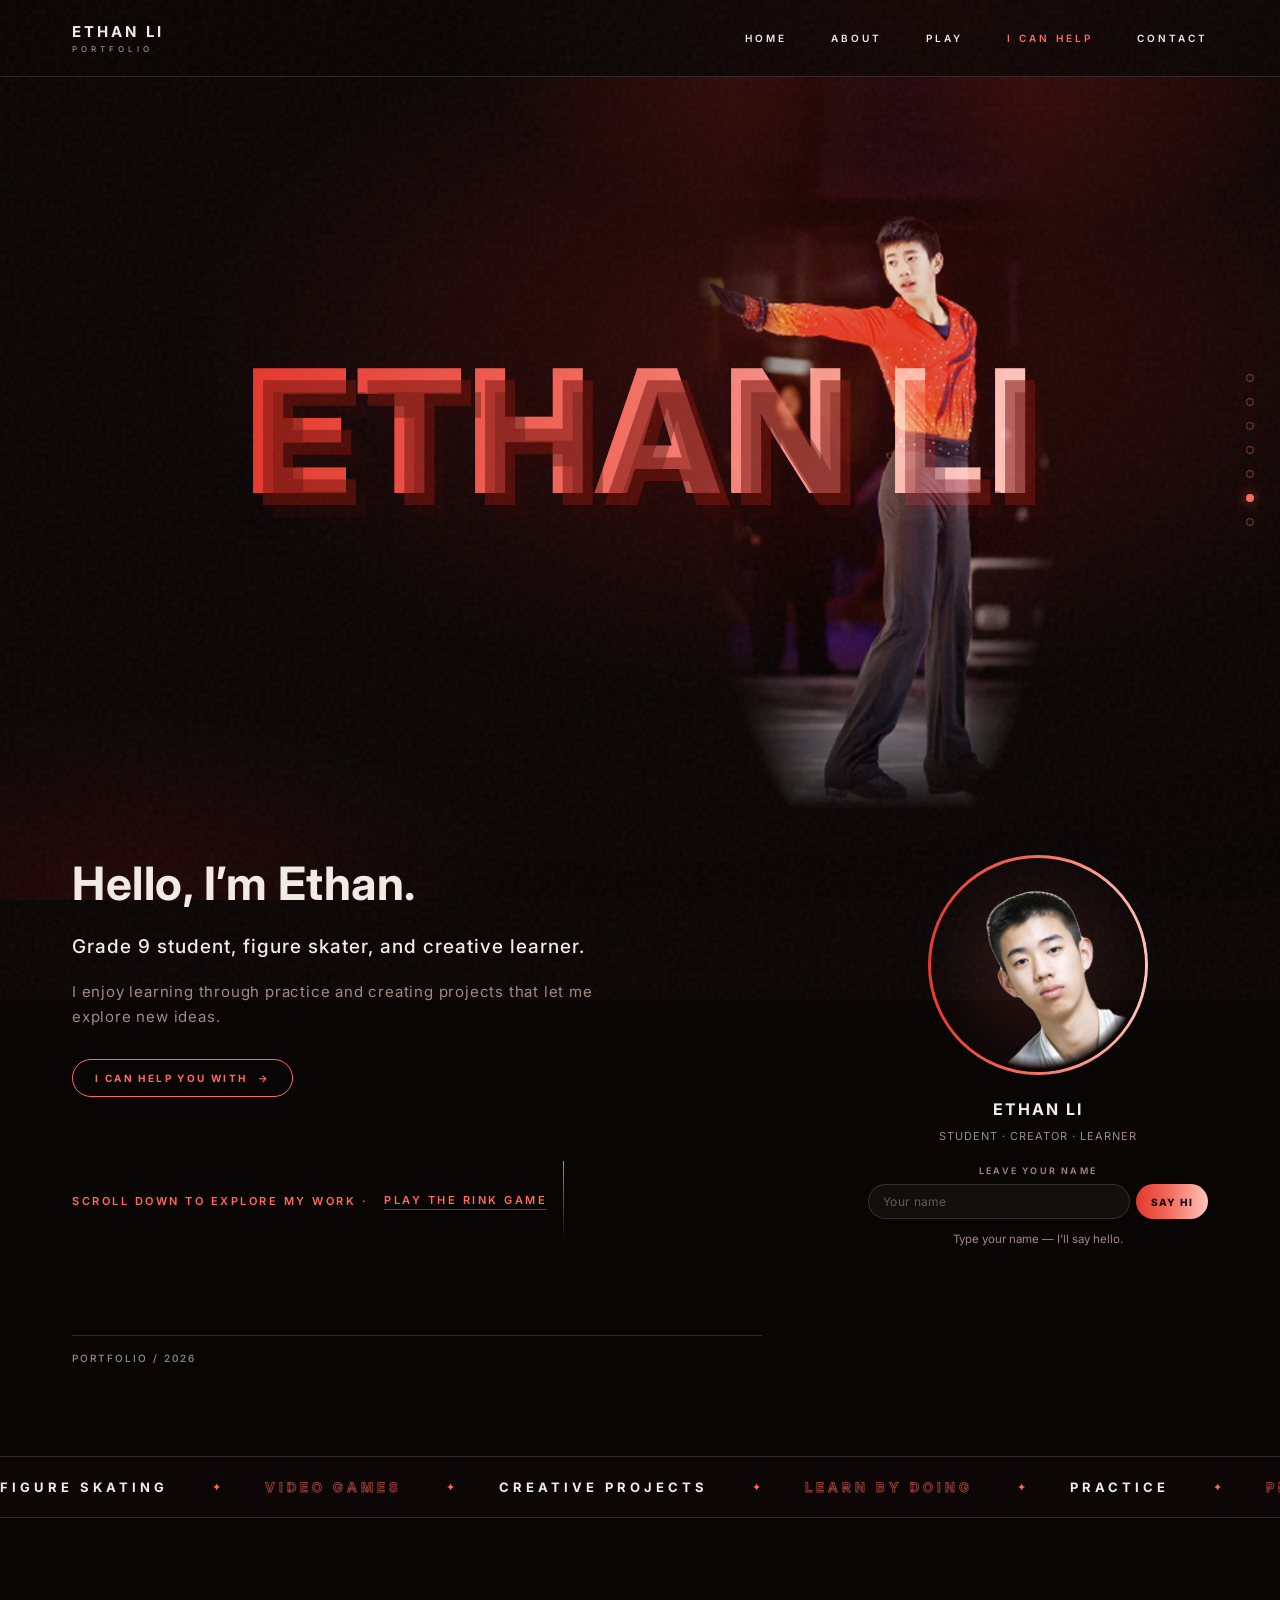
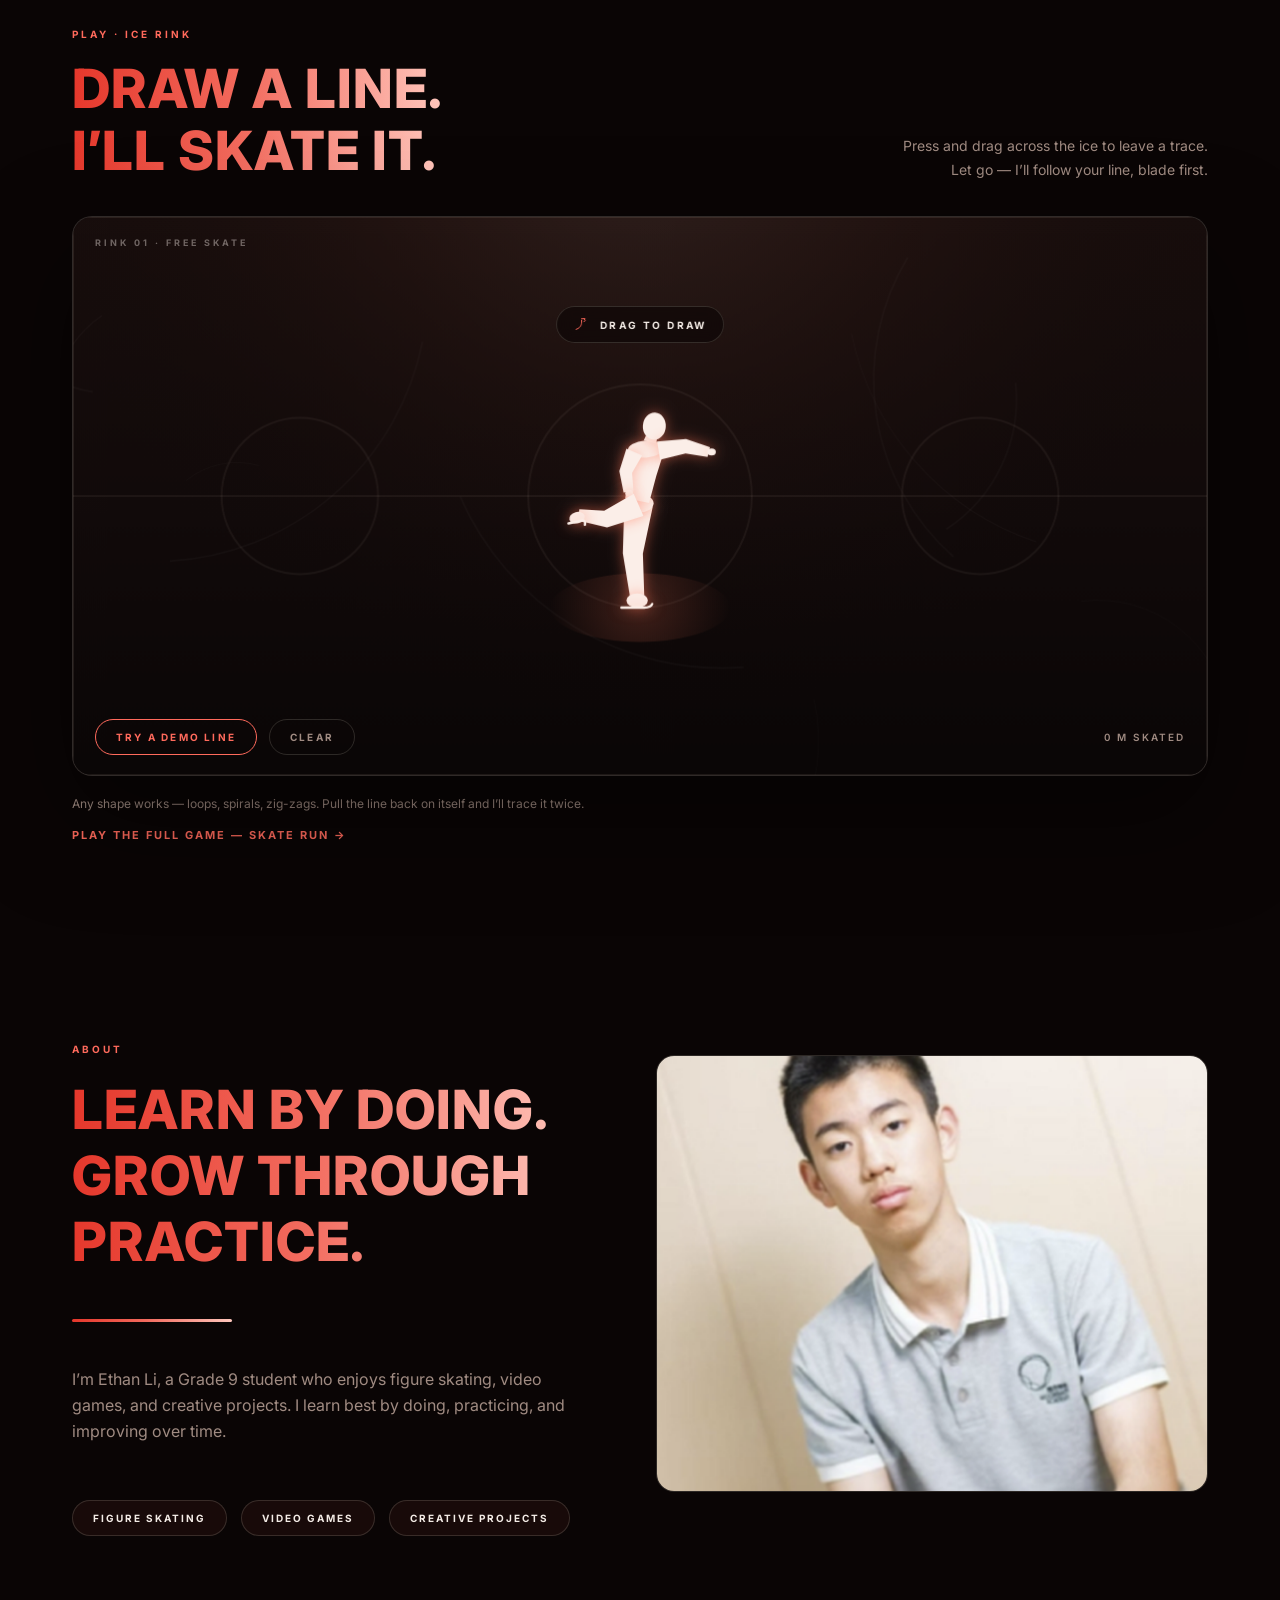
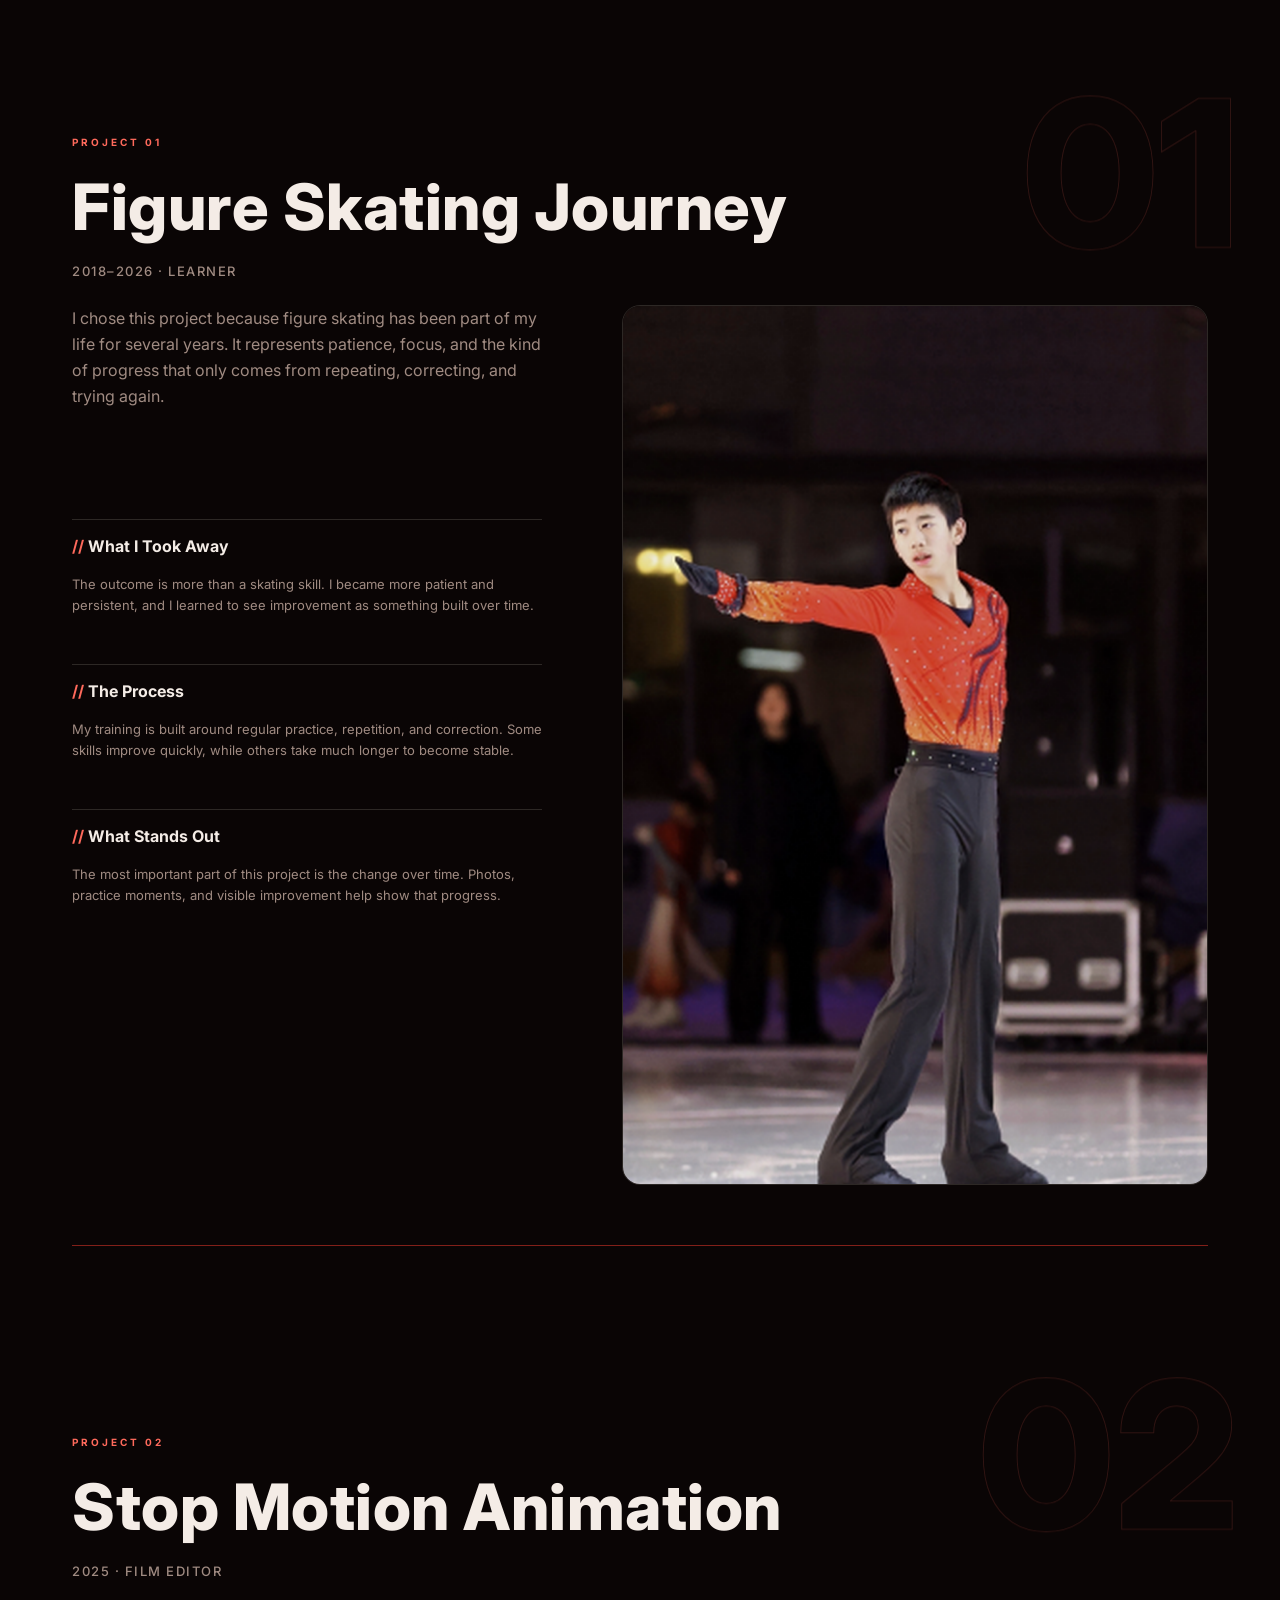
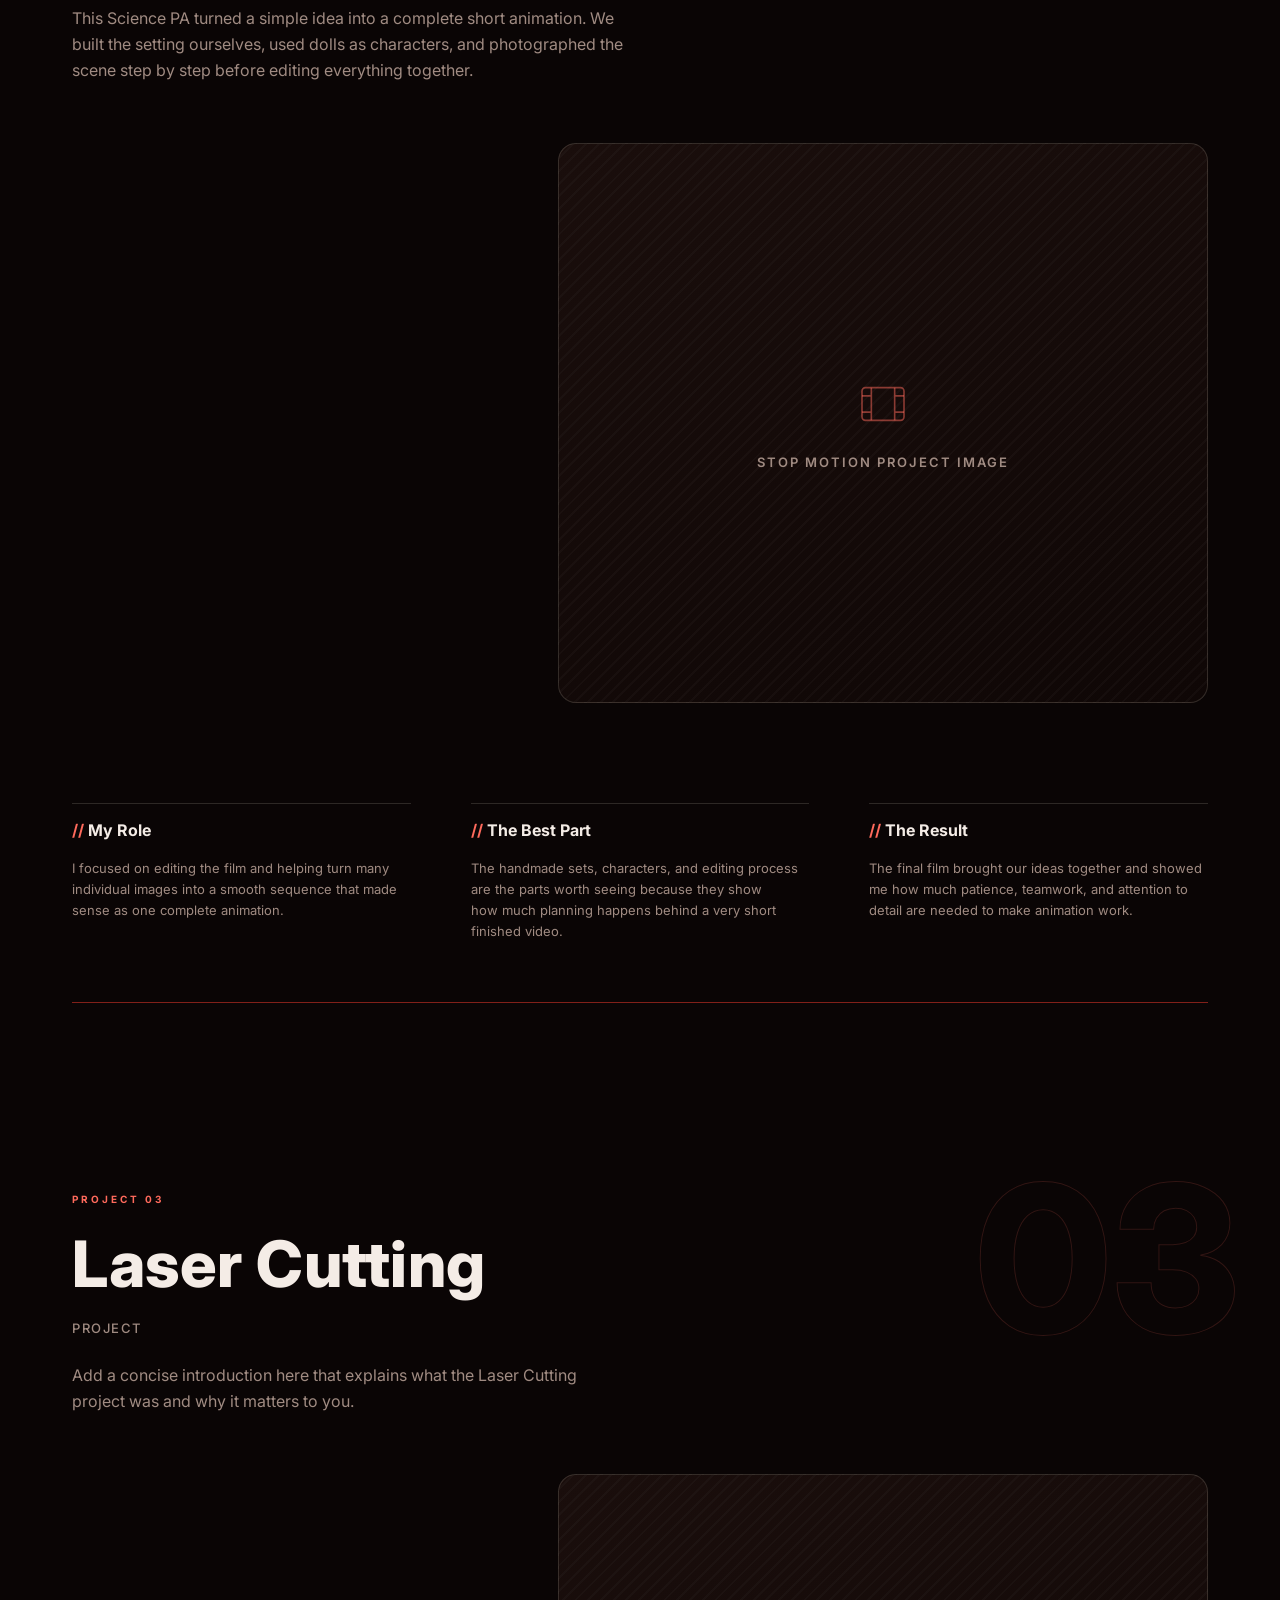
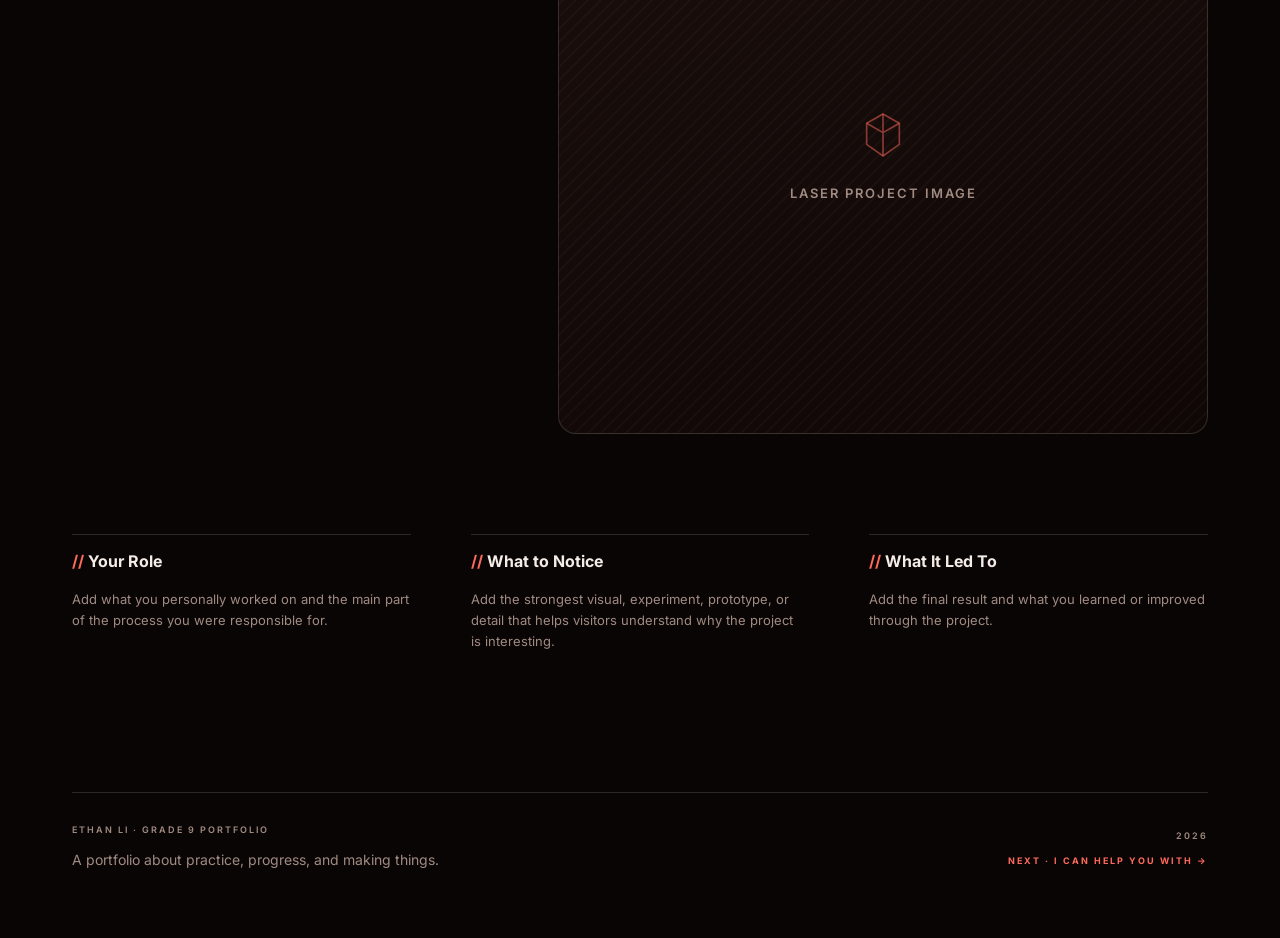
==== commit 66901ea5: "Add Skate Run: an obstacle-dodging rink game on its own page - play.html: full game page with distan" ====
--- a/index.html
+++ b/index.html
@@ -35,6 +35,7 @@
     <nav aria-label="Main">
       <a href="#home">Home</a>
       <a href="#about">About</a>
+      <a href="play.html">Play</a>
       <a href="help.html" class="nav-cta">I can help</a>
       <a href="#contact">Contact</a>
     </nav>
@@ -128,6 +129,7 @@
     </div>
 
     <p class="rink-tip">Any shape works &mdash; loops, spirals, zig-zags. Pull the line back on itself and I&rsquo;ll trace it twice.</p>
+    <a class="rink-more" href="play.html">Play the full game &mdash; Skate Run &rarr;</a>
   </div>
 </section>
 
@@ -269,6 +271,7 @@
 <script src="js/main.js" defer></script>
 <script src="js/fx.js" defer></script>
 <script src="js/greet.js" defer></script>
+<script src="js/skater.js" defer></script>
 <script src="js/skate.js" defer></script>
 </body>
 </html>
--- a/css/style.css
+++ b/css/style.css
@@ -687,3 +687,104 @@
   .rink-btn { padding: 9px 14px; font-size: 9px; letter-spacing: 1.6px; }
   .rink-dist { width: 100%; margin-left: 0; font-size: 9px; }
 }
+
+/* ===================================================================
+   Game page — "Skate Run"（躲障碍小游戏）
+   =================================================================== */
+.arcade { padding: 96px 0 90px; }
+.arcade-head { display: flex; align-items: flex-end; justify-content: space-between; gap: 56px; }
+.arcade-title {
+  font-size: 60px; line-height: 68px; font-weight: 800; letter-spacing: 1px; margin-top: 16px;
+  background: var(--grad); -webkit-background-clip: text; background-clip: text; color: transparent;
+}
+.arcade-lead { color: var(--muted); font-size: 14px; line-height: 24px; max-width: 420px; text-align: right; text-wrap: pretty; }
+.arcade-lead b { color: var(--ink); font-weight: 700; }
+
+.game-shell {
+  position: relative; margin-top: 32px; height: min(64vh, 620px);
+  border-radius: 20px; overflow: hidden; border: 1px solid var(--line);
+  background: #0D0708;
+  box-shadow: 0 40px 100px rgba(0, 0, 0, 0.5), inset 0 1px 0 rgba(255, 255, 255, 0.04);
+}
+.game-shell canvas { display: block; width: 100%; height: 100%; touch-action: none; }
+
+.game-hud {
+  position: absolute; inset: 18px 22px auto 22px;
+  display: flex; justify-content: space-between; pointer-events: none;
+  transition: opacity 0.3s ease;
+}
+.game-shell:not(.is-running) .game-hud { opacity: 0; }
+.hud-box { display: flex; flex-direction: column; gap: 4px; }
+.hud-box--right { text-align: right; }
+.hud-k { color: var(--muted); font-size: 9px; font-weight: 700; letter-spacing: 3px; text-transform: uppercase; }
+.hud-v { color: var(--ink); font-size: 22px; font-weight: 800; letter-spacing: 0.5px; font-variant-numeric: tabular-nums; }
+
+.game-overlay {
+  position: absolute; inset: 0; padding: 28px;
+  display: flex; flex-direction: column; align-items: center; justify-content: center; gap: 14px;
+  text-align: center;
+  background: radial-gradient(ellipse 62% 48% at 50% 44%, rgba(10, 5, 5, 0.86), rgba(10, 5, 5, 0.58));
+  -webkit-backdrop-filter: blur(2px); backdrop-filter: blur(2px);
+}
+.game-overlay[hidden] { display: none; }
+.overlay-eyebrow { color: var(--accent); font-size: 9px; font-weight: 700; letter-spacing: 3px; text-transform: uppercase; }
+.overlay-title {
+  font-size: clamp(30px, 5vw, 52px); line-height: 1.05; font-weight: 900; letter-spacing: 1px;
+  text-shadow: 0 2px 24px rgba(10, 5, 5, 0.9);
+}
+.overlay-text {
+  color: var(--muted); font-size: 14px; line-height: 24px; max-width: 430px;
+  text-wrap: pretty; text-shadow: 0 2px 18px rgba(10, 5, 5, 0.9);
+}
+.overlay-text b { color: var(--ink); }
+.game-btn {
+  margin-top: 6px; padding: 14px 30px; border-radius: 999px;
+  border: 1px solid var(--accent); background: transparent; color: var(--accent);
+  font: inherit; font-size: 10px; font-weight: 700; letter-spacing: 2.4px; text-transform: uppercase;
+  cursor: pointer; transition: background 0.25s, color 0.25s, transform 0.25s var(--ease);
+}
+.game-btn:hover { background: var(--accent); color: #0A0505; transform: translateY(-2px); }
+.game-keys { color: var(--muted); font-size: 10px; letter-spacing: 2px; text-transform: uppercase; }
+.kbd {
+  display: inline-block; min-width: 22px; padding: 3px 6px; margin: 0 1px;
+  border: 1px solid var(--line); border-radius: 5px; color: var(--ink); font-size: 10px;
+}
+.keys-touch { display: none; }
+
+.arcade-foot { display: flex; align-items: center; justify-content: space-between; gap: 24px; margin-top: 18px; }
+.arcade-tip { color: var(--muted); font-size: 12px; line-height: 20px; }
+.arcade-back {
+  color: var(--accent); font-size: 11px; font-weight: 700; letter-spacing: 1.6px;
+  text-transform: uppercase; text-decoration: none; white-space: nowrap;
+}
+.arcade-back:hover { color: var(--ink); }
+
+/* 首页冰场区块底部的入口 */
+.rink-more {
+  display: inline-flex; align-items: center; gap: 8px; margin-top: 14px;
+  color: var(--accent); font-size: 11px; font-weight: 700;
+  letter-spacing: 2px; text-transform: uppercase; text-decoration: none;
+}
+.rink-more:hover { color: var(--ink); }
+
+@media (max-width: 1100px) {
+  .arcade-head { flex-direction: column; align-items: flex-start; gap: 20px; }
+  .arcade-lead { text-align: left; max-width: none; }
+  .arcade-title { font-size: 44px; line-height: 52px; }
+  .game-shell { height: min(58vh, 520px); }
+}
+@media (max-width: 640px) {
+  .arcade { padding: 72px 0 60px; }
+  .arcade-title { font-size: 34px; line-height: 42px; }
+  .game-shell { height: 460px; border-radius: 16px; margin-top: 24px; }
+  .game-hud { inset: 14px 14px auto 14px; }
+  .hud-v { font-size: 17px; }
+  .overlay-title { font-size: 28px; }
+  .overlay-text { font-size: 13px; line-height: 22px; }
+  .keys-desk { display: none; }
+  .keys-touch { display: inline; }
+  .arcade-foot { flex-direction: column; align-items: flex-start; gap: 10px; }
+}
+
+/* 页脚右上那两行原本会挤在同一行里 */
+.footer-right small { display: block; }
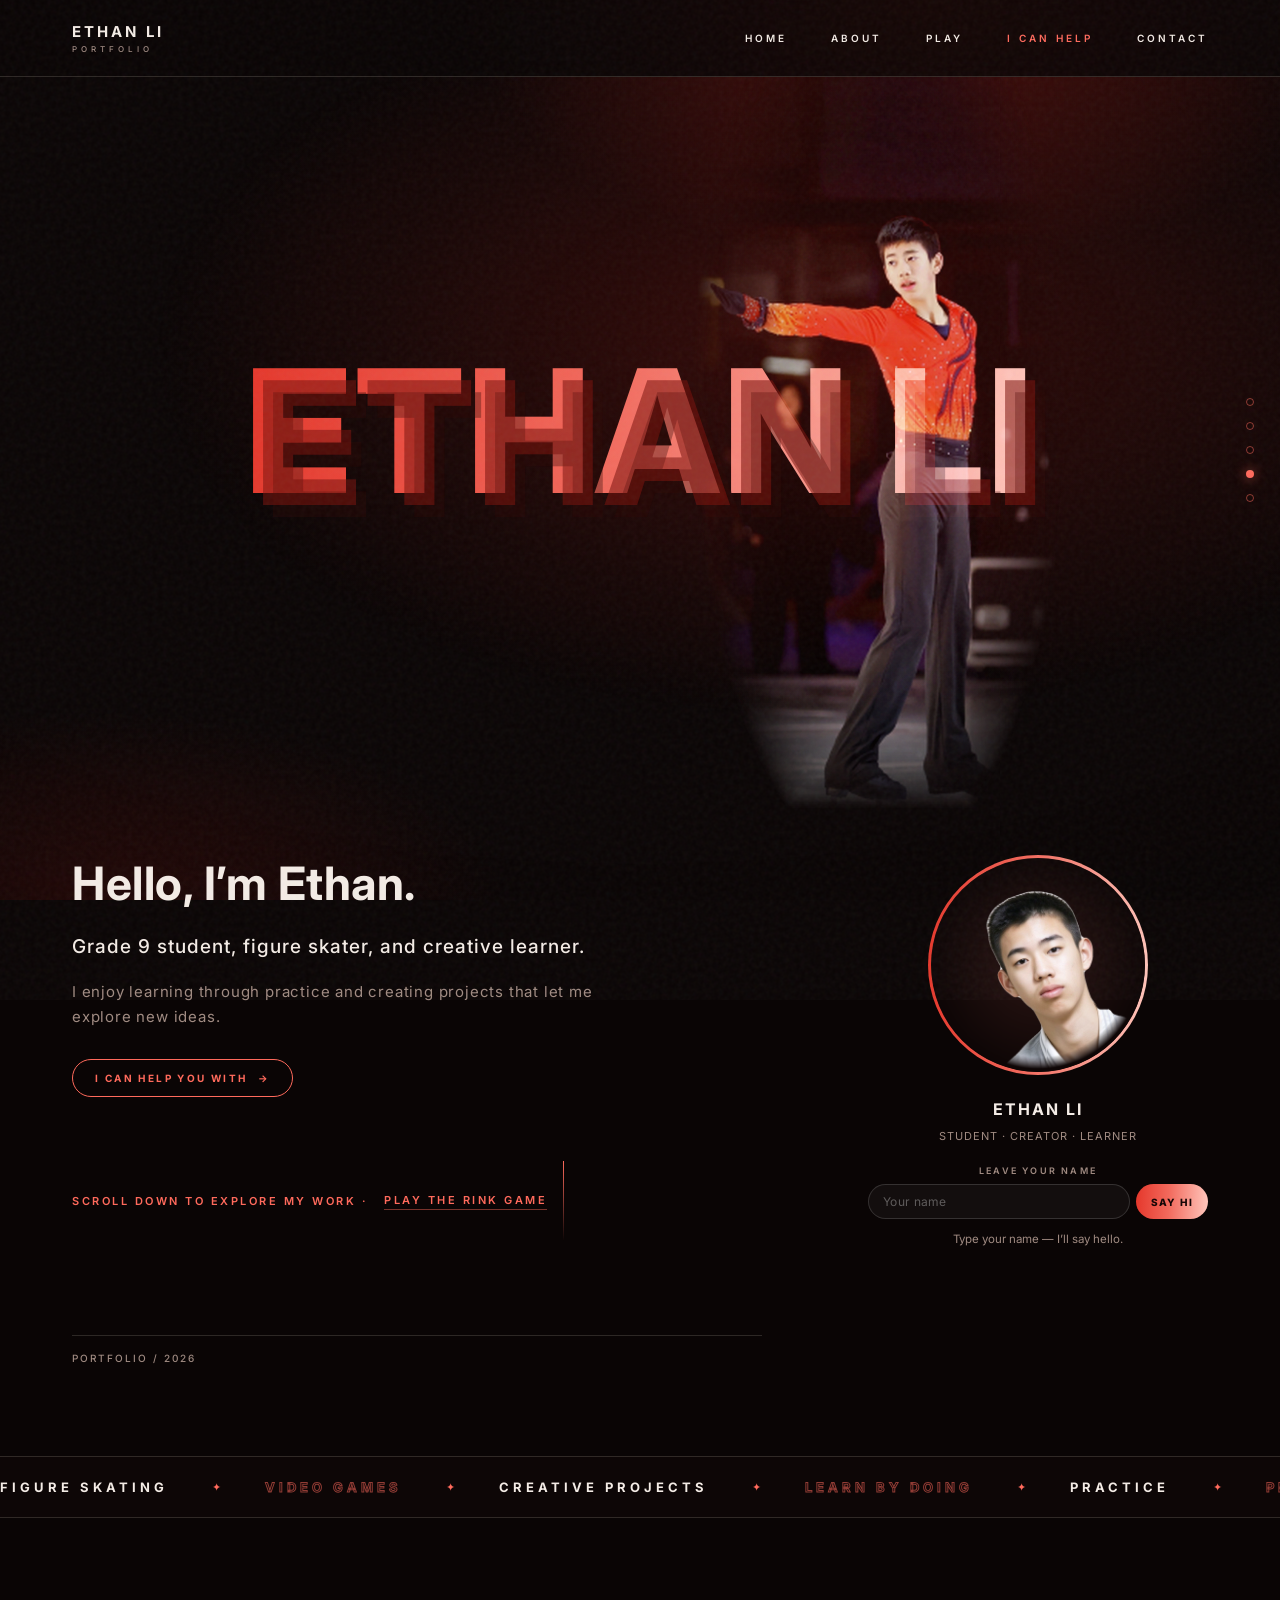
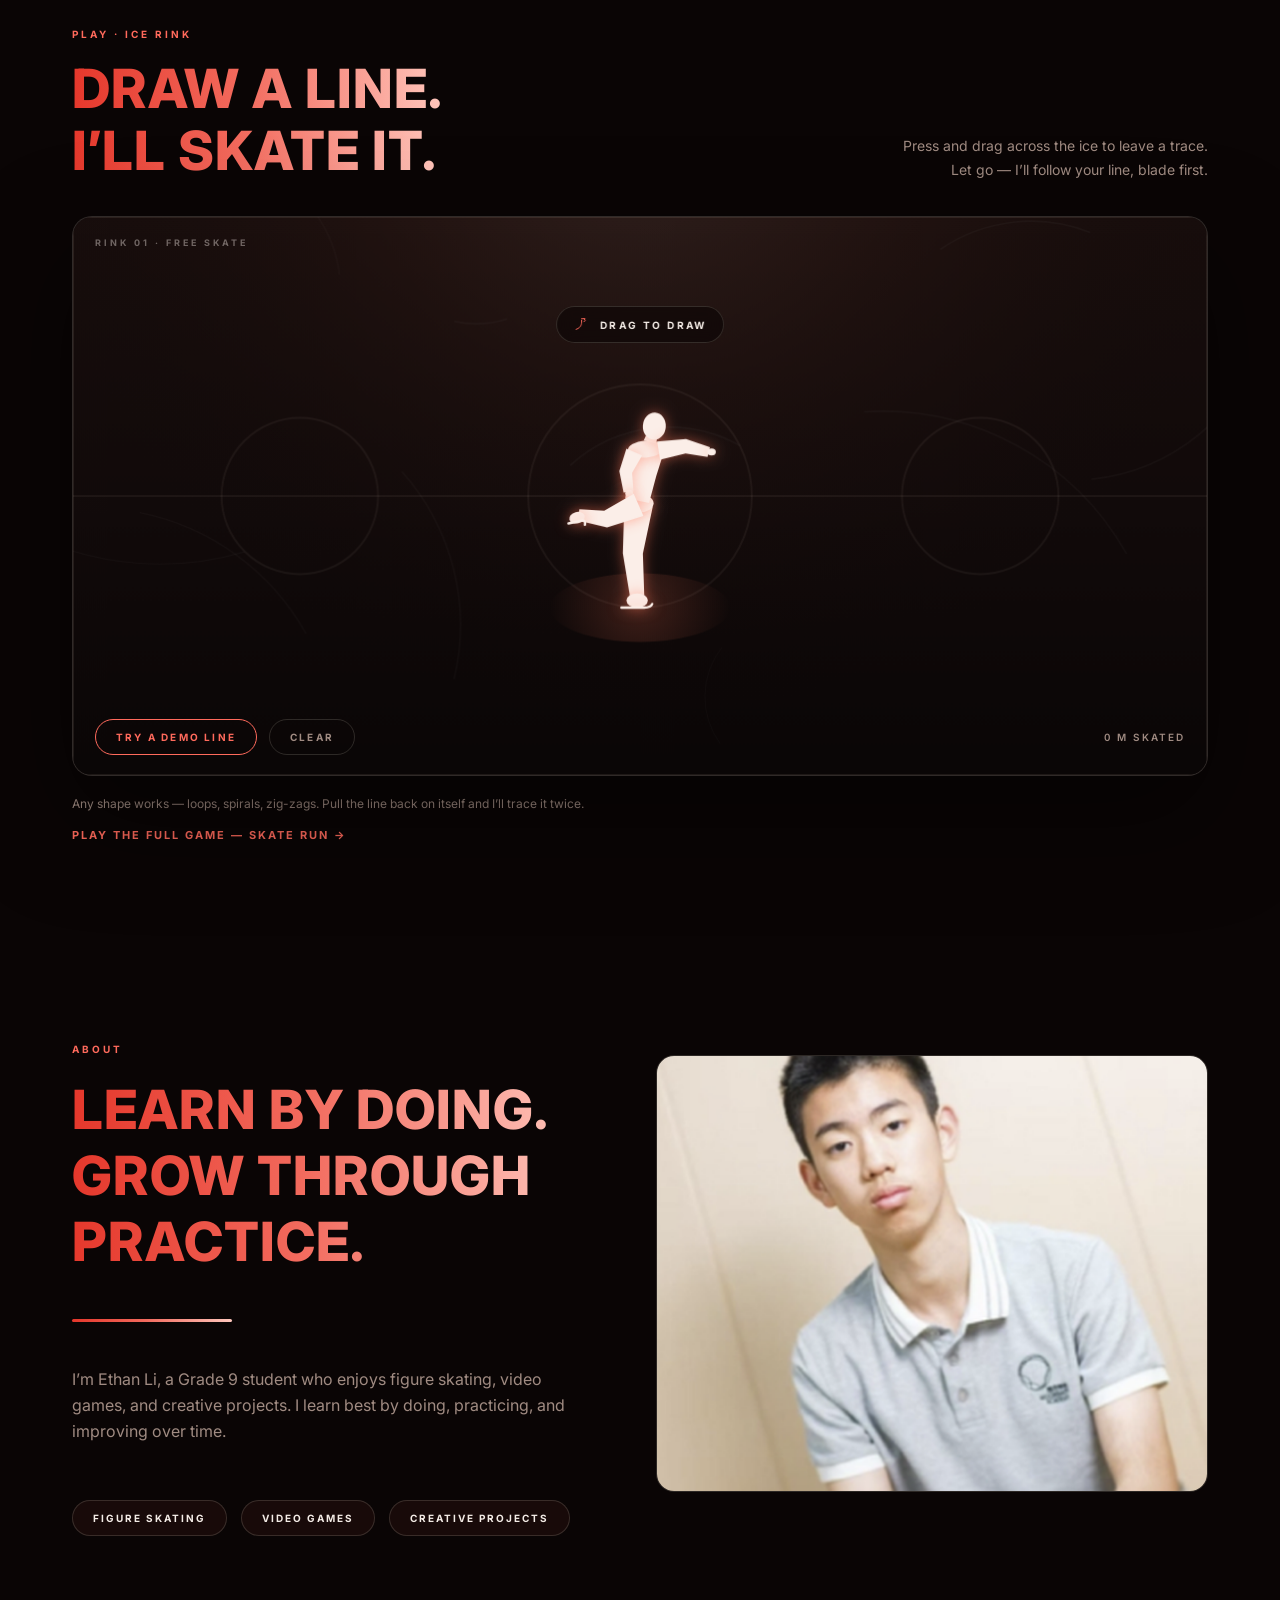
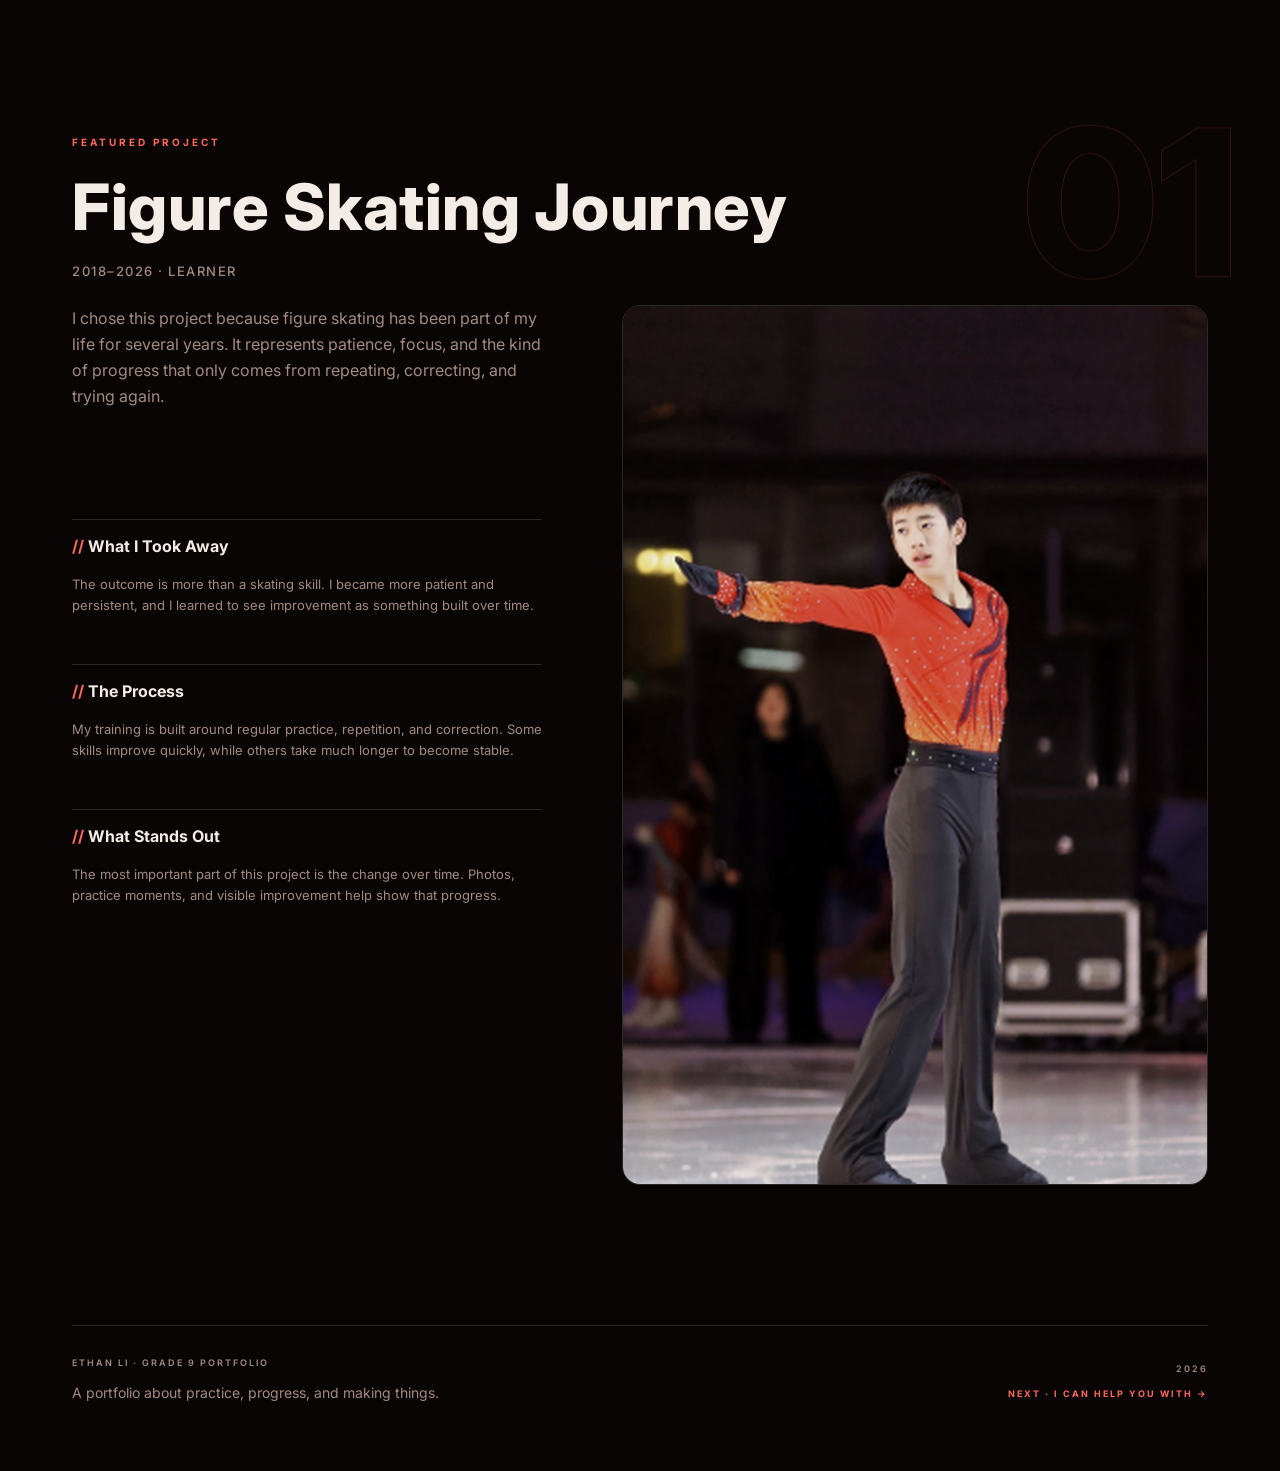
==== commit 5c49f2cc: "Keep hero greeting visible longer; drop placeholder project sections - Hero copy (with the leave-you" ====
--- a/index.html
+++ b/index.html
@@ -157,7 +157,7 @@
 <section class="project" id="project-1" aria-labelledby="p1-title">
   <div class="ghost" aria-hidden="true">01</div>
   <div class="wrap">
-    <div class="eyebrow">Project 01</div>
+    <div class="eyebrow">Featured Project</div>
     <h2 id="p1-title">Figure Skating Journey</h2>
     <div class="meta">2018&ndash;2026 &middot; Learner</div>
     <div class="project-layout">
@@ -179,72 +179,6 @@
         </div>
       </div>
       <img class="side-img" src="images/skating.png" alt="Figure skating" loading="lazy" decoding="async" />
-    </div>
-    <hr class="section-divider" />
-  </div>
-</section>
-
-<!-- ============ PROJECT 02 ============ -->
-<section class="project" id="project-2" aria-labelledby="p2-title">
-  <div class="ghost" aria-hidden="true">02</div>
-  <div class="wrap">
-    <div class="eyebrow">Project 02</div>
-    <h2 id="p2-title">Stop Motion Animation</h2>
-    <div class="meta">2025 &middot; Film Editor</div>
-    <p class="intro">This Science PA turned a simple idea into a complete short animation. We built the setting ourselves, used dolls as characters, and photographed the scene step by step before editing everything together.</p>
-    <div class="project-img big-img">
-      <svg class="ph-icon" viewBox="0 0 48 48" fill="none" stroke="currentColor" stroke-width="1.4" aria-hidden="true">
-        <rect x="6" y="10" width="36" height="28" rx="3" />
-        <path d="M14 10v28M34 10v28M6 17h8M6 31h8M34 17h8M34 31h8" />
-      </svg>
-      <span>STOP MOTION PROJECT IMAGE</span>
-    </div>
-    <div class="facts">
-      <div>
-        <h3>My Role</h3>
-        <p>I focused on editing the film and helping turn many individual images into a smooth sequence that made sense as one complete animation.</p>
-      </div>
-      <div>
-        <h3>The Best Part</h3>
-        <p>The handmade sets, characters, and editing process are the parts worth seeing because they show how much planning happens behind a very short finished video.</p>
-      </div>
-      <div>
-        <h3>The Result</h3>
-        <p>The final film brought our ideas together and showed me how much patience, teamwork, and attention to detail are needed to make animation work.</p>
-      </div>
-    </div>
-    <hr class="section-divider" />
-  </div>
-</section>
-
-<!-- ============ PROJECT 03 ============ -->
-<section class="project" id="project-3" aria-labelledby="p3-title">
-  <div class="ghost" aria-hidden="true">03</div>
-  <div class="wrap">
-    <div class="eyebrow">Project 03</div>
-    <h2 id="p3-title">Laser Cutting</h2>
-    <div class="meta">Project</div>
-    <p class="intro">Add a concise introduction here that explains what the Laser Cutting project was and why it matters to you.</p>
-    <div class="project-img big-img">
-      <svg class="ph-icon" viewBox="0 0 48 48" fill="none" stroke="currentColor" stroke-width="1.4" aria-hidden="true">
-        <path d="M24 6l14 8v18L24 42 10 32V14z" />
-        <path d="M24 6v36M10 14l14 8 14-8" />
-      </svg>
-      <span>LASER PROJECT IMAGE</span>
-    </div>
-    <div class="facts">
-      <div>
-        <h3>Your Role</h3>
-        <p>Add what you personally worked on and the main part of the process you were responsible for.</p>
-      </div>
-      <div>
-        <h3>What to Notice</h3>
-        <p>Add the strongest visual, experiment, prototype, or detail that helps visitors understand why the project is interesting.</p>
-      </div>
-      <div>
-        <h3>What It Led To</h3>
-        <p>Add the final result and what you learned or improved through the project.</p>
-      </div>
     </div>
   </div>
 </section>
--- a/css/style.css
+++ b/css/style.css
@@ -708,23 +708,53 @@
 }
 .game-shell canvas { display: block; width: 100%; height: 100%; touch-action: none; }
 
+/* 3D 画布上面的暗角与边缘压暗：让画面像透过镜头看 */
+.game-shell::after {
+  content: ''; position: absolute; inset: 0; z-index: 1; pointer-events: none;
+  background:
+    radial-gradient(ellipse 78% 72% at 50% 46%, rgba(0,0,0,0) 40%, rgba(4,2,2,0.55) 100%),
+    linear-gradient(to bottom, rgba(4,2,2,0.42), rgba(0,0,0,0) 20%, rgba(0,0,0,0) 84%, rgba(4,2,2,0.26));
+}
+.game-overlay { z-index: 2; }
+
 .game-hud {
   position: absolute; inset: 18px 22px auto 22px;
   display: flex; justify-content: space-between; pointer-events: none;
   transition: opacity 0.3s ease;
 }
 .game-shell:not(.is-running) .game-hud { opacity: 0; }
+
+/* 触屏跳跃按钮：右下角圆形，游戏进行中才出现 */
+.game-jump {
+  position: absolute; right: 20px; bottom: 20px; z-index: 2;
+  width: 68px; height: 68px; border-radius: 50%;
+  border: 1px solid rgba(255, 143, 122, 0.55);
+  background: rgba(200, 54, 43, 0.28);
+  color: var(--ink); font: 800 12px/1 var(--font, Inter, sans-serif);
+  letter-spacing: 2px; cursor: pointer;
+  -webkit-backdrop-filter: blur(4px); backdrop-filter: blur(4px);
+  -webkit-tap-highlight-color: transparent; touch-action: manipulation;
+  opacity: 0; pointer-events: none; transition: opacity 0.3s ease, transform 0.08s ease;
+}
+.game-jump:active { transform: scale(0.92); background: rgba(200, 54, 43, 0.5); }
+.game-shell.is-running .game-jump { opacity: 0.9; pointer-events: auto; }
+@media (hover: hover) and (pointer: fine) {
+  .game-jump { display: none; }   /* 有鼠标键盘的设备用键盘跳 */
+}
 .hud-box { display: flex; flex-direction: column; gap: 4px; }
 .hud-box--right { text-align: right; }
 .hud-k { color: var(--muted); font-size: 9px; font-weight: 700; letter-spacing: 3px; text-transform: uppercase; }
 .hud-v { color: var(--ink); font-size: 22px; font-weight: 800; letter-spacing: 0.5px; font-variant-numeric: tabular-nums; }
 
 .game-overlay {
-  position: absolute; inset: 0; padding: 28px;
-  display: flex; flex-direction: column; align-items: center; justify-content: center; gap: 14px;
-  text-align: center;
-  background: radial-gradient(ellipse 62% 48% at 50% 44%, rgba(10, 5, 5, 0.86), rgba(10, 5, 5, 0.58));
-  -webkit-backdrop-filter: blur(2px); backdrop-filter: blur(2px);
+  position: absolute; inset: 0; padding: 0 52px 44px;
+  display: flex; flex-direction: column; align-items: flex-start; justify-content: flex-end;
+  gap: 12px; text-align: left;
+  background: linear-gradient(to top,
+    rgba(8, 4, 4, 0.94) 0%,
+    rgba(8, 4, 4, 0.80) 30%,
+    rgba(8, 4, 4, 0.28) 66%,
+    rgba(8, 4, 4, 0.02) 100%);
 }
 .game-overlay[hidden] { display: none; }
 .overlay-eyebrow { color: var(--accent); font-size: 9px; font-weight: 700; letter-spacing: 3px; text-transform: uppercase; }
@@ -779,7 +809,9 @@
   .game-shell { height: 460px; border-radius: 16px; margin-top: 24px; }
   .game-hud { inset: 14px 14px auto 14px; }
   .hud-v { font-size: 17px; }
-  .overlay-title { font-size: 28px; }
+  .game-overlay { padding: 0 24px 34px; align-items: center; text-align: center; }
+  .overlay-title { font-size: 30px; }
+  .overlay-text { max-width: 300px; }
   .overlay-text { font-size: 13px; line-height: 22px; }
   .keys-desk { display: none; }
   .keys-touch { display: inline; }
